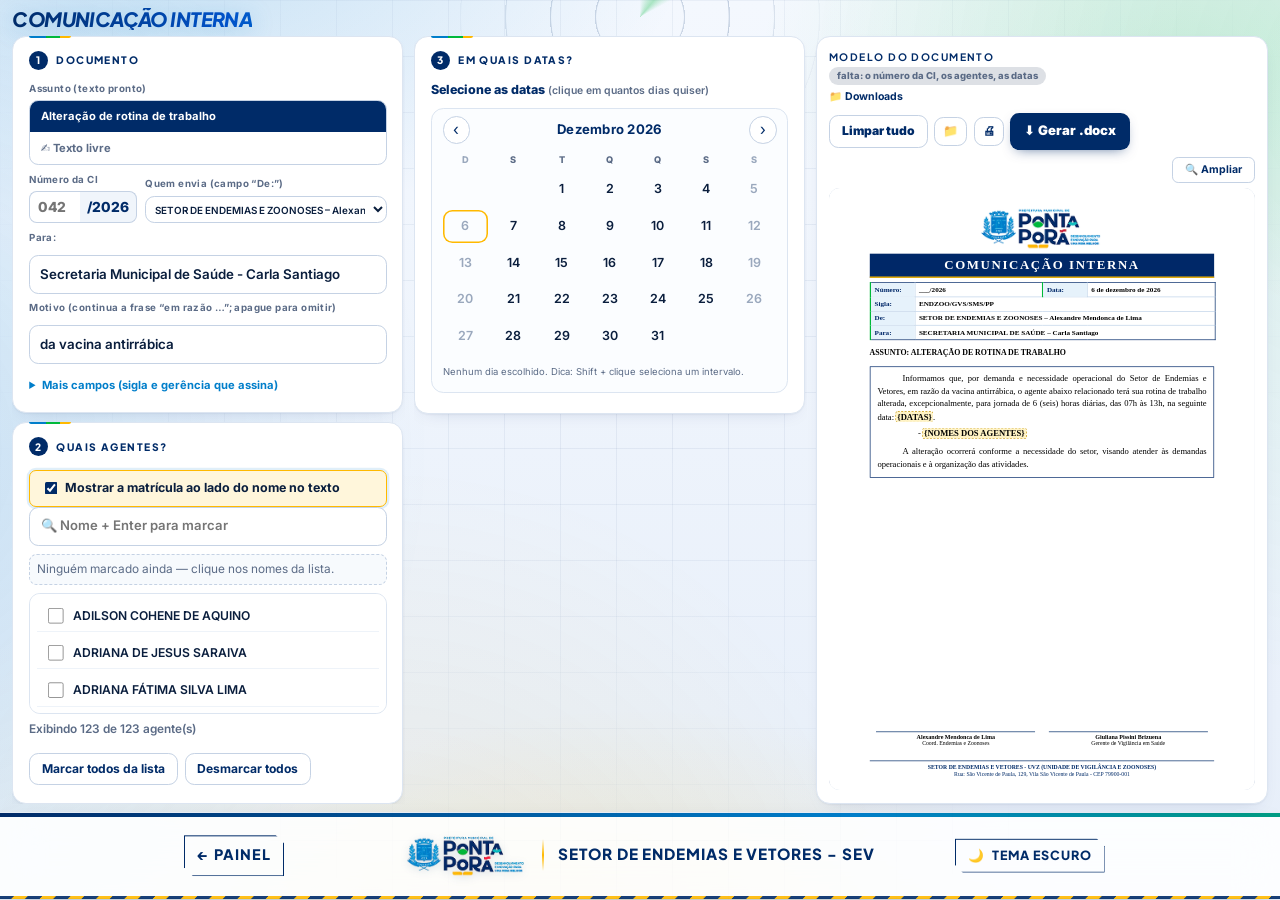
==== ci.html @ 9dfe67b0 "Folga, Comunicação Interna, Férias e Ovitrampas: cabeçalho (logo, Painel, tema) movido para o rodapé" ====
<!DOCTYPE html>
<html lang="pt-BR">
<head>
<meta charset="UTF-8">
<meta name="viewport" content="width=device-width, initial-scale=1.0">
<title>Comunicação Interna — UVZ Connect</title>
<link rel="preconnect" href="https://fonts.googleapis.com">
<link rel="preconnect" href="https://fonts.gstatic.com" crossorigin>
<link href="https://fonts.googleapis.com/css2?family=Inter:wght@400;500;600;700;800&family=Plus+Jakarta+Sans:wght@700;800&display=swap" rel="stylesheet">
<link rel="stylesheet" href="style.css">
<link rel="stylesheet" href="tema.css">
<link rel="stylesheet" href="tema-claro.css">
<link rel="stylesheet" href="folga-split.css">
<link rel="stylesheet" href="ci.css">
<script src="tema-toggle.js"></script>
</head>
<body class="folga-page ci-page">

<main class="page page--tool page--split">

  <div class="hero hero--compacto">
    <h1 class="title">Comunicação Interna</h1>
  </div>

  <nav class="fg-abas" aria-label="Alternar tela">
    <button type="button" class="fg-aba fg-aba--ativa" data-aba="editar">① Preencher</button>
    <button type="button" class="fg-aba" data-aba="modelo">📄 Ver modelo</button>
  </nav>

  <div class="fg-grade" data-aba="editar">

    <!-- ======================= ESQUERDA: passo a passo ======================= -->
    <div class="fg-esq">

      <div class="fg-col fg-col1">

      <section class="fg-passo">
        <h3 class="fg-passo__t"><span class="fg-passo__n">1</span> Documento</h3>

        <div class="fg-tipo">
          <span class="fg-rot">Assunto (texto pronto)</span>
          <div class="fg-modo fg-modo--tipo ci-assuntos" id="ciAssuntos"></div>
        </div>

        <div class="fg-doc">
          <div class="fg-doc__ci">
            <span class="fg-rot">Número da CI</span>
            <label class="fg-ci">
              <input type="text" id="ciNumero" placeholder="042" inputmode="numeric" autocomplete="off">
              <span class="fg-ci__sufixo">/2026</span>
            </label>
            <span class="fg-ci__dica" id="fgCiDica" hidden></span>
          </div>
          <div class="fg-doc__de">
            <span class="fg-rot">Quem envia (campo “De:”)</span>
            <select id="ciRemetente" class="folga-select" aria-label="Quem envia"></select>
          </div>
        </div>

        <div class="ci-row2">
          <label class="folga-field">
            <span class="fg-rot">Para:</span>
            <input type="text" id="ciPara" class="folga-input" value="Secretaria Municipal de Saúde - Carla Santiago" autocomplete="off">
          </label>
        </div>

        <div class="ci-row2 ci-campos" data-campo="motivo">
          <label class="folga-field">
            <span class="fg-rot">Motivo (continua a frase “em razão …”; apague para omitir)</span>
            <input type="text" id="ciMotivo" class="folga-input" value="da vacina antirrábica" autocomplete="off">
          </label>
        </div>

        <details class="fg-mais">
          <summary>Mais campos (sigla e gerência que assina)</summary>
          <div class="ci-row2">
            <label class="folga-field"><span class="fg-rot">Sigla do órgão</span>
              <input type="text" id="ciSigla" class="folga-input" value="ENDZOO/GVS/SMS/PP" autocomplete="off"></label>
            <label class="folga-field"><span class="fg-rot">Gerência (nome)</span>
              <input type="text" id="ciGerente" class="folga-input" value="Giuliana Pissini Brizuena" autocomplete="off"></label>
            <label class="folga-field"><span class="fg-rot">Gerência (cargo)</span>
              <input type="text" id="ciGerenteCargo" class="folga-input" value="Gerente de Vigilância em Saúde" autocomplete="off"></label>
          </div>
          <p class="folga-periodo__ajuda">Para cadastrar outro coordenador em “Quem envia”, use a página Folga: a lista é a mesma nas duas.</p>
        </details>
      </section>

      <section class="fg-passo ci-campos" data-campo="agentes">
        <h3 class="fg-passo__t"><span class="fg-passo__n">2</span> Quais agentes?</h3>

        <label class="folga-periodo folga-periodo--solto">
          <input type="checkbox" id="ciIncMat" checked>
          <span>Mostrar a matrícula ao lado do nome no texto</span>
        </label>

        <div class="fg-busca">
          <input type="text" id="ciBusca" class="folga-input" placeholder="🔍 Nome + Enter para marcar" autocomplete="off">
        </div>

        <div class="fg-marcados" id="ciResumoSelecao" aria-live="polite"></div>

        <div class="folga-list" id="ciLista"></div>
        <p class="folga-count" id="ciContador"></p>

        <div class="fg-acoes">
          <button type="button" id="ciMarcarTodos" class="folga-btn folga-btn--ghost fer-sm">Marcar todos da lista</button>
          <button type="button" id="ciDesmarcar" class="folga-btn folga-btn--ghost fer-sm">Desmarcar todos</button>
        </div>
      </section>

      </div>

      <div class="fg-col fg-col2">

      <section class="fg-passo ci-campos" data-campo="datas">
        <h3 class="fg-passo__t"><span class="fg-passo__n">3</span> Em quais datas?</h3>
        <p class="fg-cal__titulo">Selecione as datas <small>(clique em quantos dias quiser)</small></p>
        <div class="fg-cal" id="fgCal"></div>
      </section>

      <section class="fg-passo ci-campos" data-campo="texto" hidden>
        <h3 class="fg-passo__t"><span class="fg-passo__n">2</span> Texto</h3>
        <label class="folga-field"><span class="fg-rot">Assunto</span>
          <input type="text" id="ciAssuntoLivre" class="folga-input" placeholder="Ex: SOLICITAÇÃO DE MATERIAL" autocomplete="off"></label>
        <label class="folga-field" style="margin-top:.6rem"><span class="fg-rot">Texto da comunicação (um parágrafo por linha · negrito: selecione e clique em N)</span>
          <textarea id="ciTexto" class="folga-input ci-texto" rows="8" placeholder="Digite o texto ou use o microfone para ditar…"></textarea></label>
        <div class="ci-ia">
          <button type="button" id="ciNegrito" class="folga-btn folga-btn--ghost fer-sm ci-neg" title="Negrito: selecione um trecho e clique (ou Ctrl+B)" aria-label="Negrito"><b>N</b> Negrito</button>
          <button type="button" id="ciMic" class="folga-btn folga-btn--ghost fer-sm ci-micro" title="Ditar por voz (Chrome ou Edge)" aria-label="Ditar por voz">🎤 Ditar</button>
          <button type="button" id="ciCorrigir" class="folga-btn folga-btn--ghost fer-sm" title="Corrige ortografia, acentos e pontuação (serviço gratuito LanguageTool, sem chave)">✔ Corrigir texto</button>
          <button type="button" id="ciMelhorarIA" class="folga-btn folga-btn--ghost fer-sm" hidden title="Reescreve o texto e sugere o assunto com IA">✨ Melhorar com IA</button>
          <button type="button" id="ciDesfazer" class="folga-btn folga-btn--ghost fer-sm" hidden>↶ Desfazer</button>
        </div>
        <p class="folga-periodo__ajuda" id="ciIaStatus" aria-live="polite"></p>
        <div class="ci-ia__detalhe" id="ciIaDetalhe" hidden></div>
      </section>

      </div>

    </div>

    <!-- ======================= DIREITA: modelo ao vivo ======================= -->
    <aside class="fg-dir">
      <div class="fg-dir__topo">
        <div class="fg-dir__info">
          <strong>Modelo do documento</strong>
          <span class="fg-selo" id="fgSelo"></span>
          <span class="fg-pasta__nome" id="ciPastaNome">📁 Downloads</span>
        </div>
        <div class="fg-dir__botoes">
          <button type="button" id="ciLimpar" class="folga-btn folga-btn--ghost fer-sm">Limpar tudo</button>
          <button type="button" id="ciPasta" class="folga-btn folga-btn--ghost fer-sm fg-ico" title="Escolher a pasta onde salvar o .docx" aria-label="Escolher pasta para salvar">📁</button>
          <button type="button" id="ciImprimir" class="folga-btn folga-btn--ghost fer-sm fg-ico" title="Imprimir direto, sem salvar arquivo" aria-label="Imprimir">🖨</button>
          <button type="button" id="ciGerar" class="folga-btn folga-btn--primary">⬇ Gerar .docx</button>
        </div>
      </div>
      <p class="folga-status" id="ciStatus" aria-live="polite"></p>
      <div class="fg-zoom"><button type="button" id="fgAmpliar">🔍 Ampliar</button></div>
      <div class="fg-papel-caixa" id="fgCaixa">
        <div class="fg-papel" id="ciPreview"></div>
      </div>
    </aside>

  </div>

  <footer class="foot">
    <p>Comunicação Interna — Prefeitura Municipal de Ponta Porã. A lista de agentes é a mesma da página Folga.</p>
  </footer>

</main>

<header class="topbar topbar--rodape">
  <div class="topbar__inner">
    <div class="brand">
      <img class="brand__logo brand__logo--claro-sobre-escuro" src="assets/logo-ponta-pora-claro.png" alt="Prefeitura Municipal de Ponta Porã">
      <img class="brand__logo brand__logo--original" src="assets/logo-ponta-pora.png" alt="" aria-hidden="true">
      <span class="brand__divider" aria-hidden="true"></span>
      <span class="brand__name">Setor de Endemias e Vetores - SEV</span>
    </div>
    <a class="topbar__back" href="index.html">← Painel</a>
  </div>
</header>

  <div class="fg-lupa" id="fgLupa" hidden>
    <button type="button" class="fg-lupa__tam" id="fgLupaTam">↔ Ajustar à tela</button>
    <button type="button" class="fg-lupa__x" id="fgLupaX" aria-label="Fechar">✕ Fechar</button>
    <div class="fg-lupa__area" id="fgLupaArea"></div>
  </div>

<script src="jszip.local.js"></script>
<script src="docx-utils.js"></script>
<script src="dados-agentes.js"></script>
<script src="ci-config.js"></script>
<script src="ci-assuntos.js"></script>
<script src="ci.js"></script>
<script src="clima-core.js"></script>
<script src="weather-bg.js" defer></script>
</body>
</html>
---- style.css ----
/* ============================================================
   PAINEL DE ENDEMIAS — Versão Premium Ultra-Interativa
   Prefeitura de Ponta Porã
   ============================================================ */

:root {
  /* Identidade */
  --navy: #002B68;
  --blue: #007ECA;
  --green: #00B93B;
  --amber: #FFB900;

  /* Paleta expandida */
  --bg: #F0F4F9;
  --surface: #FFFFFF;
  --surface-glass: rgba(255, 255, 255, 0.68);
  --surface-hover: rgba(255, 255, 255, 0.92);
  
  --ink: #0A1E3D;
  --ink-soft: #1E3456;
  --ink-muted: #5B6B86;

  --border: #DFE7F2;
  --border-strong: #C5D2E4;

  --success: #00A846;
  --warning: #E7A500;
  --danger: #D6453D;

  /* Gradientes premium */
  --gradient-primary: linear-gradient(135deg, #002B68 0%, #0052C9 50%, #007ECA 100%);
  --gradient-success: linear-gradient(135deg, #00A846 0%, #00D157 100%);
  --gradient-amber: linear-gradient(135deg, #FFB900 0%, #FFC933 100%);
  --gradient-surface: linear-gradient(135deg, rgba(255,255,255,0.9), rgba(255,255,255,0.7));
  --gradient-mesh: 
    radial-gradient(at 15% 15%, rgba(0, 126, 202, 0.15) 0px, transparent 50%),
    radial-gradient(at 85% 10%, rgba(0, 185, 59, 0.12) 0px, transparent 50%),
    radial-gradient(at 50% 90%, rgba(255, 185, 0, 0.08) 0px, transparent 50%),
    linear-gradient(180deg, #F8FBFF 0%, #F0F4F9 100%);

  /* Sombras premium com cor */
  --shadow-xs: 0 1px 3px rgba(10, 30, 61, 0.06);
  
  --shadow: 
    0 2px 4px rgba(10, 30, 61, 0.04),
    0 12px 32px -16px rgba(10, 30, 61, 0.24),
    0 0 0 1px rgba(255, 255, 255, 0.8) inset;
  
  --shadow-hover: 
    0 8px 16px rgba(10, 30, 61, 0.08),
    0 28px 56px -24px rgba(0, 126, 202, 0.32),
    0 0 0 1px rgba(0, 126, 202, 0.12),
    0 0 0 3px rgba(0, 126, 202, 0.04);
  
  --shadow-active:
    0 4px 8px rgba(10, 30, 61, 0.12),
    0 12px 24px -12px rgba(0, 126, 202, 0.4),
    0 0 0 1px rgba(0, 126, 202, 0.2) inset;

  --shadow-modal:
    0 0 0 1px rgba(255, 255, 255, 0.9),
    0 32px 80px -24px rgba(10, 30, 61, 0.5);

  /* Layout */
  --container: 980px;
  --radius-xs: 8px;
  --radius-sm: 12px;
  --radius-md: 16px;
  --radius-lg: 24px;
  --radius-xl: 32px;

  /* Animações */
  --ease-spring: cubic-bezier(0.34, 1.56, 0.64, 1);
  --ease-out: cubic-bezier(0.16, 1, 0.3, 1);
  --ease-smooth: cubic-bezier(0.4, 0, 0.2, 1);
  --speed-fast: 180ms;
  --speed: 280ms;
  --speed-slow: 480ms;

  /* Tipografia */
  --font-display: 'Plus Jakarta Sans', 'Inter', system-ui, sans-serif;
  --font-body: 'Inter', system-ui, sans-serif;

  /* Escala de tamanhos — padronizada em todo o site */
  --fs-2xs: 0.8rem;    /* 12.8px — legendas mínimas */
  --fs-xs: 0.88rem;    /* 14.1px — rótulos pequenos */
  --fs-sm: 0.92rem;    /* 14.7px — texto auxiliar */
  --fs-base: 1rem;     /* 16px  — texto padrão */
  --fs-md: 1.05rem;    /* 16.8px — texto padrão destacado */
  --fs-lg: 1.15rem;    /* 18.4px — subtítulos */
  --fs-xl: 1.35rem;    /* 21.6px — títulos de seção */
  --fs-2xl: 2rem;      /* 32px  — números grandes */
  --fs-hero: clamp(2.6rem, 5.8vw, 3.8rem); /* título principal */
}

/* ============================================================
   RESET / BASE
   ============================================================ */

*,
*::before,
*::after {
  box-sizing: border-box;
}

html {
  min-height: 100%;
  scroll-behavior: smooth;
  font-size: 17px;
}

body {
  min-height: 100vh;
  margin: 0;
  background: var(--gradient-mesh);
  background-attachment: fixed;
  color: var(--ink);
  font-family: var(--font-body);
  font-size: var(--fs-base);
  line-height: 1.5;
  -webkit-font-smoothing: antialiased;
  text-rendering: optimizeLegibility;
  position: relative;
  overflow-x: hidden;
}

/* Efeito de brilho de fundo animado */
body::before {
  content: "";
  position: fixed;
  top: -50%;
  left: -50%;
  width: 200%;
  height: 200%;
  background: 
    radial-gradient(circle at 20% 50%, rgba(0, 126, 202, 0.08) 0%, transparent 25%),
    radial-gradient(circle at 80% 30%, rgba(0, 185, 59, 0.06) 0%, transparent 25%),
    radial-gradient(circle at 40% 80%, rgba(255, 185, 0, 0.05) 0%, transparent 25%);
  animation: bgShift 45s ease-in-out infinite;
  pointer-events: none;
  z-index: 0;
}

@keyframes bgShift {
  0%, 100% { transform: translate(0, 0) rotate(0deg); }
  33% { transform: translate(-5%, -5%) rotate(1deg); }
  66% { transform: translate(5%, 3%) rotate(-1deg); }
}

a {
  color: inherit;
  text-decoration: none;
}

button,
input,
select,
textarea {
  font: inherit;
}

::selection {
  background: rgba(0, 126, 202, 0.22);
  color: var(--ink);
}

:focus-visible {
  outline: 3px solid rgba(0, 126, 202, 0.35);
  outline-offset: 4px;
  transition: outline-offset var(--speed-fast) var(--ease-out);
}

/* ============================================================
   TOP BAR — Glass morphism com efeito blur
   ============================================================ */

.topbar {
  position: sticky;
  top: 0;
  z-index: 50;
  background: rgba(255, 255, 255, 0.75);
  border-bottom: 1px solid rgba(223, 231, 242, 0.8);
  backdrop-filter: blur(20px) saturate(180%);
  -webkit-backdrop-filter: blur(20px) saturate(180%);
  box-shadow: 
    0 1px 3px rgba(10, 30, 61, 0.03),
    0 0 0 1px rgba(255, 255, 255, 0.5) inset;
  animation: slideDown var(--speed-slow) var(--ease-out);
}

@keyframes slideDown {
  from {
    transform: translateY(-100%);
    opacity: 0;
  }
  to {
    transform: translateY(0);
    opacity: 1;
  }
}

.topbar::before {
  content: "";
  position: absolute;
  top: 0;
  left: 0;
  right: 0;
  height: 4px;
  background: linear-gradient(90deg, var(--navy), var(--blue), var(--green), var(--amber));
  background-size: 200% 100%;
  animation: gradientShift 8s ease infinite;
}

@keyframes gradientShift {
  0%, 100% { background-position: 0% 50%; }
  50% { background-position: 100% 50%; }
}

.topbar__inner {
  max-width: var(--container);
  margin: 0 auto;
  padding: 0.9rem 1.5rem;
  display: flex;
  align-items: center;
  justify-content: space-between;
  gap: 1rem;
  position: relative;
}

.brand {
  display: flex;
  align-items: center;
  gap: 0.85rem;
  min-width: 0;
  animation: fadeInLeft var(--speed) var(--ease-out) 0.2s backwards;
}

@keyframes fadeInLeft {
  from {
    opacity: 0;
    transform: translateX(-16px);
  }
  to {
    opacity: 1;
    transform: translateX(0);
  }
}

.brand__logo {
  height: 40px;
  width: auto;
  display: block;
  filter: drop-shadow(0 2px 4px rgba(0, 43, 104, 0.12));
  transition: transform var(--speed) var(--ease-spring);
}

.brand:hover .brand__logo {
  transform: scale(1.05) rotate(-2deg);
}

.brand__divider {
  width: 2px;
  height: 32px;
  background: linear-gradient(180deg, transparent, var(--border-strong), transparent);
  flex-shrink: 0;
  border-radius: 999px;
}

.brand__name {
  font-family: var(--font-display);
  font-size: 1rem;
  font-weight: 800;
  color: var(--ink-soft);
  letter-spacing: -0.015em;
  white-space: nowrap;
  overflow: hidden;
  text-overflow: ellipsis;
  position: relative;
}

.brand__name::after {
  content: "";
  position: absolute;
  bottom: -2px;
  left: 0;
  width: 0;
  height: 2px;
  background: var(--gradient-primary);
  transition: width var(--speed) var(--ease-out);
}

.brand:hover .brand__name::after {
  width: 100%;
}

.topbar__back {
  display: inline-flex;
  align-items: center;
  gap: 0.4rem;
  padding: 0.52rem 0.75rem;
  border-radius: 999px;
  background: transparent;
  color: var(--blue);
  font-family: var(--font-display);
  font-size: 0.98rem;
  font-weight: 800;
  transition:
    background var(--speed-fast) ease,
    transform var(--speed-fast) var(--ease-spring),
    color var(--speed-fast) ease;
  animation: fadeInRight var(--speed) var(--ease-out) 0.3s backwards;
}

@keyframes fadeInRight {
  from {
    opacity: 0;
    transform: translateX(16px);
  }
  to {
    opacity: 1;
    transform: translateX(0);
  }
}

.topbar__back::before {
  content: "←";
  font-size: 1.1em;
  font-weight: 900;
  transition: transform var(--speed-fast) var(--ease-spring);
}

.topbar__back:hover {
  background: rgba(0, 126, 202, 0.12);
  color: #0056A3;
}

.topbar__back:hover::before {
  transform: translateX(-3px);
}

.topbar__back:active {
  transform: scale(0.96);
}

/* ============================================================
   PAGE / HERO — Entrada animada
   ============================================================ */

.page {
  max-width: var(--container);
  margin: 0 auto;
  padding: 3.2rem 1.5rem 3.6rem;
  position: relative;
  z-index: 1;
}

.page--tool {
  max-width: 780px;
}

.hero {
  text-align: center;
  margin-bottom: 2.5rem;
  animation: fadeInUp var(--speed-slow) var(--ease-out) 0.1s backwards;
}

@keyframes fadeInUp {
  from {
    opacity: 0;
    transform: translateY(24px);
  }
  to {
    opacity: 1;
    transform: translateY(0);
  }
}

.title {
  position: relative;
  display: inline-block;
  margin: 0 0 0.8rem;
  font-family: var(--font-display);
  font-size: var(--fs-hero);
  font-weight: 900;
  line-height: 1;
  letter-spacing: -0.05em;
  background: var(--gradient-primary);
  -webkit-background-clip: text;
  background-clip: text;
  color: transparent;
  filter: drop-shadow(0 4px 12px rgba(0, 43, 104, 0.15));
}

.title::after {
  content: "";
  display: block;
  width: 0;
  height: 5px;
  margin: 0.8rem auto 0;
  border-radius: 999px;
  background: var(--gradient-amber);
  box-shadow: 
    0 0 20px rgba(255, 185, 0, 0.4),
    0 6px 24px rgba(255, 185, 0, 0.2);
  animation: lineGrow 0.8s var(--ease-spring) 0.4s forwards;
}

@keyframes lineGrow {
  to {
    width: 90px;
  }
}

.subtitle {
  max-width: 52ch;
  margin: 0 auto;
  color: var(--ink-muted);
  font-size: 1.2rem;
  font-weight: 600;
  letter-spacing: 0.01em;
  line-height: 1.6;
  opacity: 0;
  animation: fadeIn var(--speed) ease 0.6s forwards;
}

@keyframes fadeIn {
  to {
    opacity: 1;
  }
}

/* ============================================================
   GRID / SEÇÕES — Animação cascata
   ============================================================ */

.grid-section {
  position: relative;
  animation: fadeInUp var(--speed-slow) var(--ease-out) backwards;
}

.grid-section:nth-child(1) { animation-delay: 0.15s; }
.grid-section:nth-child(2) { animation-delay: 0.25s; }
.grid-section:nth-child(3) { animation-delay: 0.35s; }
.grid-section:nth-child(4) { animation-delay: 0.45s; }

.grid-section + .grid-section {
  margin-top: 2.6rem;
}

.grid-section__label {
  position: relative;
  margin: 0 0 1rem;
  padding-bottom: 0.7rem;
  text-align: center;
  font-family: var(--font-display);
  font-size: 0.9rem;
  font-weight: 900;
  letter-spacing: 0.16em;
  text-transform: uppercase;
  color: var(--ink-muted);
}

.grid-section__label::after {
  content: "";
  position: absolute;
  left: 50%;
  bottom: 0;
  width: 0;
  height: 3px;
  transform: translateX(-50%);
  border-radius: 999px;
  background: var(--gradient-amber);
  box-shadow: 0 0 12px rgba(255, 185, 0, 0.35);
  animation: lineGrowCenter 0.6s var(--ease-out) forwards;
}

@keyframes lineGrowCenter {
  to {
    width: 42px;
  }
}

.grid {
  display: grid;
  grid-template-columns: repeat(var(--cols, 5), minmax(0, 1fr));
  gap: 0.85rem;
}

/* Seção destaque — brilho vibrante */
.grid-section--destaque {
  padding: 1.4rem 1.2rem 1.5rem;
  border: 1px solid rgba(255, 185, 0, 0.4);
  border-radius: var(--radius-lg);
  background:
    radial-gradient(500px 200px at 50% 0%, rgba(255, 185, 0, 0.18), transparent 70%),
    linear-gradient(135deg, rgba(255, 255, 255, 0.9), rgba(255, 255, 255, 0.7));
  box-shadow: 
    0 16px 48px -32px rgba(138, 90, 0, 0.45),
    0 0 0 1px rgba(255, 255, 255, 0.5) inset;
  position: relative;
  overflow: hidden;
}

.grid-section--destaque::before {
  content: "";
  position: absolute;
  top: -50%;
  left: -50%;
  width: 200%;
  height: 200%;
  background: 
    radial-gradient(circle, rgba(255, 185, 0, 0.08) 0%, transparent 50%);
  animation: rotate 20s linear infinite;
}

@keyframes rotate {
  to {
    transform: rotate(360deg);
  }
}

.grid-section__label--live {
  display: flex;
  align-items: center;
  justify-content: center;
  gap: 0.5rem;
  padding-bottom: 0;
  color: #8A5A00;
}

.grid-section__label--live::after {
  display: none;
}

.grid-section__badge {
  display: inline-flex;
  align-items: center;
  padding: 0.2rem 0.6rem;
  border-radius: 999px;
  background: var(--gradient-amber);
  color: #FFFFFF;
  font-size: 0.82rem;
  font-weight: 900;
  letter-spacing: 0.06em;
  box-shadow: 
    0 4px 12px rgba(255, 185, 0, 0.35),
    0 0 0 3px rgba(255, 185, 0, 0.15);
  animation: pulse 2s ease-in-out infinite;
}

@keyframes pulse {
  0%, 100% {
    box-shadow: 
      0 4px 12px rgba(255, 185, 0, 0.35),
      0 0 0 3px rgba(255, 185, 0, 0.15);
  }
  50% {
    box-shadow: 
      0 8px 20px rgba(255, 185, 0, 0.45),
      0 0 0 6px rgba(255, 185, 0, 0.08);
  }
}

.live-dot {
  width: 8px;
  height: 8px;
  border-radius: 999px;
  background: #FFFFFF;
  box-shadow: 
    0 0 0 0 rgba(255, 255, 255, 0.7),
    0 0 12px rgba(255, 185, 0, 0.8);
  animation: liveDotPulse 2s ease-out infinite;
}

@keyframes liveDotPulse {
  0% {
    box-shadow: 
      0 0 0 0 rgba(255, 255, 255, 0.7),
      0 0 12px rgba(255, 185, 0, 0.8);
  }
  70% {
    box-shadow: 
      0 0 0 10px rgba(255, 255, 255, 0),
      0 0 12px rgba(255, 185, 0, 0.8);
  }
  100% {
    box-shadow: 
      0 0 0 0 rgba(255, 255, 255, 0),
      0 0 12px rgba(255, 185, 0, 0.8);
  }
}

/* ============================================================
   CARDS — Glass morphism com microinterações
   ============================================================ */

.card {
  position: relative;
  isolation: isolate;
  display: flex;
  flex-direction: column;
  align-items: center;
  justify-content: center;
  gap: 0.75rem;
  min-height: 126px;
  padding: 1.15rem 0.85rem;
  text-align: center;
  background: var(--gradient-surface);
  backdrop-filter: blur(10px);
  -webkit-backdrop-filter: blur(10px);
  border: 1px solid rgba(255, 255, 255, 0.8);
  border-radius: var(--radius-md);
  box-shadow: var(--shadow);
  color: var(--ink);
  cursor: pointer;
  transition:
    transform var(--speed) var(--ease-spring),
    box-shadow var(--speed) ease,
    border-color var(--speed) ease,
    background var(--speed) ease;
}

/* Barra superior animada */
.card::before {
  content: "";
  position: absolute;
  top: 0;
  left: 0;
  right: 0;
  height: 4px;
  border-radius: var(--radius-md) var(--radius-md) 0 0;
  background: var(--gradient-primary);
  opacity: 0;
  transform: scaleX(0);
  transform-origin: left;
  transition: 
    opacity var(--speed) ease,
    transform var(--speed) var(--ease-spring);
}

/* Brilho interno */
.card::after {
  content: "";
  position: absolute;
  top: -50%;
  left: -50%;
  width: 200%;
  height: 200%;
  background: radial-gradient(circle, rgba(0, 126, 202, 0.08) 0%, transparent 50%);
  opacity: 0;
  transition: opacity var(--speed-slow) ease;
  pointer-events: none;
}

.card:hover,
.card:focus-visible {
  transform: translateY(-6px) scale(1.02);
  border-color: rgba(0, 126, 202, 0.4);
  box-shadow: var(--shadow-hover);
  background: var(--surface-hover);
}

.card:hover::before,
.card:focus-visible::before {
  opacity: 1;
  transform: scaleX(1);
}

.card:hover::after,
.card:focus-visible::after {
  opacity: 1;
  animation: rotateSlow 15s linear infinite;
}

@keyframes rotateSlow {
  to {
    transform: rotate(360deg);
  }
}

.card:active {
  transform: translateY(-4px) scale(1);
  box-shadow: var(--shadow-active);
}

.card__icon {
  display: grid;
  place-items: center;
  width: 44px;
  height: 44px;
  border-radius: 14px;
  background: 
    linear-gradient(135deg, rgba(0, 126, 202, 0.15), rgba(0, 126, 202, 0.05));
  color: var(--blue);
  box-shadow: 
    0 4px 12px rgba(0, 126, 202, 0.15),
    inset 0 -1px 2px rgba(0, 126, 202, 0.1),
    inset 0 0 0 1px rgba(0, 126, 202, 0.08);
  transition:
    transform var(--speed) var(--ease-spring),
    background var(--speed) ease,
    box-shadow var(--speed) ease;
}

.card:hover .card__icon,
.card:focus-visible .card__icon {
  transform: translateY(-3px) scale(1.08) rotate(-5deg);
  background: 
    linear-gradient(135deg, rgba(0, 126, 202, 0.22), rgba(0, 126, 202, 0.08));
  box-shadow: 
    0 8px 20px rgba(0, 126, 202, 0.25),
    inset 0 -1px 2px rgba(0, 126, 202, 0.15),
    inset 0 0 0 1px rgba(0, 126, 202, 0.12);
}

.card__icon svg {
  width: 20px;
  height: 20px;
  filter: drop-shadow(0 1px 2px rgba(0, 126, 202, 0.2));
}

.card__label {
  max-width: 15ch;
  font-family: var(--font-display);
  font-size: 0.95rem;
  font-weight: 800;
  line-height: 1.3;
  color: var(--ink);
  transition: transform var(--speed-fast) var(--ease-out);
}

.card:hover .card__label {
  transform: translateY(-1px);
}

/* Badges — mais vibrantes */
.card__badge {
  position: absolute;
  top: -9px;
  right: 9px;
  z-index: 3;
  display: inline-flex;
  align-items: center;
  gap: 0.3rem;
  padding: 0.22rem 0.52rem;
  border-radius: 999px;
  background: 
    linear-gradient(135deg, rgba(255, 247, 224, 0.95), rgba(255, 247, 224, 0.85));
  backdrop-filter: blur(8px);
  -webkit-backdrop-filter: blur(8px);
  border: 1px solid rgba(255, 185, 0, 0.6);
  color: #8A5A00;
  font-size: 0.8rem;
  font-weight: 950;
  letter-spacing: 0.05em;
  text-transform: uppercase;
  box-shadow: 
    0 4px 12px rgba(138, 90, 0, 0.2),
    0 0 0 3px rgba(255, 185, 0, 0.08);
  animation: badgeBounce 3s ease-in-out infinite;
}

@keyframes badgeBounce {
  0%, 100% {
    transform: translateY(0);
  }
  50% {
    transform: translateY(-2px);
  }
}

.card__badge::before {
  content: "";
  width: 6px;
  height: 6px;
  border-radius: 999px;
  background: currentColor;
  box-shadow: 0 0 6px currentColor;
  animation: badgePulse 2s ease-in-out infinite;
}

@keyframes badgePulse {
  0%, 100% {
    opacity: 1;
    transform: scale(1);
  }
  50% {
    opacity: 0.6;
    transform: scale(0.85);
  }
}

.card__badge--novo {
  background: 
    linear-gradient(135deg, rgba(255, 241, 239, 0.95), rgba(255, 241, 239, 0.85));
  color: var(--danger);
  border-color: rgba(214, 69, 61, 0.35);
  box-shadow: 
    0 4px 12px rgba(214, 69, 61, 0.2),
    0 0 0 3px rgba(214, 69, 61, 0.08);
}

.card__badge--dev {
  background: 
    linear-gradient(135deg, rgba(241, 244, 248, 0.95), rgba(241, 244, 248, 0.85));
  color: #5B6B86;
  border-color: rgba(91, 107, 134, 0.3);
}

/* Cards live */
.card--live .card__icon {
  background: 
    linear-gradient(135deg, rgba(0, 185, 59, 0.18), rgba(0, 185, 59, 0.06));
  color: var(--green);
  box-shadow: 
    0 4px 12px rgba(0, 185, 59, 0.18),
    inset 0 -1px 2px rgba(0, 185, 59, 0.1),
    inset 0 0 0 1px rgba(0, 185, 59, 0.1);
}

.card--live:hover .card__icon,
.card--live:focus-visible .card__icon {
  background: 
    linear-gradient(135deg, rgba(0, 185, 59, 0.25), rgba(0, 185, 59, 0.1));
  box-shadow: 
    0 8px 20px rgba(0, 185, 59, 0.28),
    inset 0 -1px 2px rgba(0, 185, 59, 0.15),
    inset 0 0 0 1px rgba(0, 185, 59, 0.15);
}

.card--live::before {
  background: var(--gradient-success);
}

.card--live:hover,
.card--live:focus-visible {
  border-color: rgba(0, 185, 59, 0.4);
  box-shadow: 
    0 8px 16px rgba(10, 30, 61, 0.08),
    0 28px 56px -24px rgba(0, 185, 59, 0.4),
    0 0 0 1px rgba(0, 185, 59, 0.12),
    0 0 0 3px rgba(0, 185, 59, 0.05);
}

/* Botões estilo card */
.card--tool {
  appearance: none;
  border: 1px solid rgba(255, 255, 255, 0.8);
}

/* Período ativo — glow vibrante */
.card--periodo-ativo {
  border-color: rgba(255, 185, 0, 0.6);
  background:
    radial-gradient(300px 120px at 50% 0%, rgba(255, 185, 0, 0.22), transparent 75%),
    var(--gradient-surface);
  box-shadow: 
    0 0 0 1px rgba(255, 185, 0, 0.15),
    0 0 0 4px rgba(255, 185, 0, 0.08),
    0 16px 48px -24px rgba(138, 90, 0, 0.45),
    inset 0 0 24px rgba(255, 185, 0, 0.08);
  animation: periodoGlow 2.5s ease-in-out infinite;
}

@keyframes periodoGlow {
  0%, 100% {
    box-shadow: 
      0 0 0 1px rgba(255, 185, 0, 0.15),
      0 0 0 4px rgba(255, 185, 0, 0.08),
      0 16px 48px -24px rgba(138, 90, 0, 0.45),
      inset 0 0 24px rgba(255, 185, 0, 0.08);
  }
  50% {
    box-shadow: 
      0 0 0 1px rgba(255, 185, 0, 0.25),
      0 0 0 8px rgba(255, 185, 0, 0.12),
      0 20px 56px -20px rgba(138, 90, 0, 0.55),
      inset 0 0 32px rgba(255, 185, 0, 0.12);
  }
}

.card--periodo-ativo::after {
  background: radial-gradient(circle, rgba(255, 185, 0, 0.12) 0%, transparent 50%);
  opacity: 1;
  animation: rotateSlow 20s linear infinite;
}

/* ============================================================
   FOOTER
   ============================================================ */

.foot {
  margin-top: 3rem;
  padding-top: 1.5rem;
  border-top: 1px solid rgba(223, 231, 242, 0.6);
  text-align: center;
  animation: fadeIn var(--speed) ease 0.8s backwards;
}

.foot p {
  margin: 0;
  color: var(--ink-muted);
  font-size: 0.92rem;
  line-height: 1.7;
}

/* ============================================================
   MODAL — Glass com blur premium
   ============================================================ */

.modal-overlay {
  position: fixed;
  inset: 0;
  z-index: 100;
  display: flex;
  align-items: center;
  justify-content: center;
  padding: 1.35rem;
  background:
    radial-gradient(700px 400px at 50% 30%, rgba(0, 126, 202, 0.2), transparent 70%),
    rgba(10, 30, 61, 0.65);
  backdrop-filter: blur(12px) saturate(120%);
  -webkit-backdrop-filter: blur(12px) saturate(120%);
  animation: fadeIn var(--speed) ease;
}

.modal-overlay[hidden] {
  display: none;
}

.modal {
  width: 100%;
  max-width: 680px;
  max-height: 90vh;
  display: flex;
  flex-direction: column;
  overflow: hidden;
  background: rgba(255, 255, 255, 0.95);
  backdrop-filter: blur(20px);
  -webkit-backdrop-filter: blur(20px);
  border: 1px solid rgba(255, 255, 255, 0.9);
  border-radius: var(--radius-lg);
  box-shadow: var(--shadow-modal);
  animation: modalSlideUp var(--speed-slow) var(--ease-spring);
}

@keyframes modalSlideUp {
  from {
    opacity: 0;
    transform: translateY(32px) scale(0.95);
  }
  to {
    opacity: 1;
    transform: translateY(0) scale(1);
  }
}

.modal__header {
  flex-shrink: 0;
  display: flex;
  align-items: center;
  justify-content: space-between;
  gap: 1rem;
  padding: 1.1rem 1.35rem;
  background:
    linear-gradient(135deg, rgba(255, 255, 255, 0.9), rgba(255, 255, 255, 0.7));
  border-bottom: 1px solid rgba(223, 231, 242, 0.8);
}

.modal__header h2 {
  margin: 0;
  color: var(--navy);
  font-family: var(--font-display);
  font-size: 1.2rem;
  font-weight: 900;
  letter-spacing: -0.025em;
  background: var(--gradient-primary);
  -webkit-background-clip: text;
  background-clip: text;
  color: transparent;
}

.modal__close {
  display: grid;
  place-items: center;
  width: 38px;
  height: 38px;
  border: 1px solid transparent;
  border-radius: var(--radius-sm);
  background: transparent;
  color: var(--ink-muted);
  cursor: pointer;
  font-size: 1.2rem;
  transition:
    transform var(--speed-fast) var(--ease-spring),
    background var(--speed-fast) ease,
    color var(--speed-fast) ease,
    border-color var(--speed-fast) ease;
}

.modal__close:hover {
  transform: rotate(90deg);
  background: rgba(0, 126, 202, 0.1);
  color: var(--blue);
  border-color: rgba(0, 126, 202, 0.2);
}

.modal__close:active {
  transform: rotate(90deg) scale(0.9);
}

.modal__body {
  padding: 1.3rem 1.35rem 1.45rem;
  overflow-y: auto;
}

.modal__actions {
  display: flex;
  gap: 0.7rem;
  margin-top: 1.1rem;
}

/* ============================================================
   FORMULÁRIOS — Inputs premium com microinterações
   ============================================================ */

.folga-section {
  margin-bottom: 1.55rem;
}

.folga-section__title {
  margin: 0 0 0.75rem;
  color: var(--ink-soft);
  font-family: var(--font-display);
  font-size: 0.95rem;
  font-weight: 900;
  letter-spacing: 0.08em;
  text-transform: uppercase;
}

.folga-row {
  display: flex;
  flex-wrap: wrap;
  gap: 0.65rem;
  margin-bottom: 0.65rem;
}

.folga-row--tools {
  margin-top: 0.75rem;
}

.folga-field {
  flex: 1;
  min-width: 150px;
  display: flex;
  flex-direction: column;
  gap: 0.4rem;
  color: var(--ink-muted);
  font-size: 0.95rem;
  font-weight: 700;
}

.folga-field small {
  color: var(--ink-muted);
  font-family: var(--font-body);
  font-weight: 500;
  letter-spacing: 0;
  text-transform: none;
}

.folga-field input,
.folga-input,
.folga-select,
.ci-textarea {
  width: 100%;
  border: 1.5px solid rgba(223, 231, 242, 0.9);
  border-radius: var(--radius-sm);
  background: rgba(255, 255, 255, 0.75);
  color: var(--ink);
  font-family: var(--font-body);
  font-size: 1.02rem;
  font-weight: 600;
  transition:
    border-color var(--speed) ease,
    box-shadow var(--speed) ease,
    background var(--speed) ease,
    transform var(--speed-fast) var(--ease-out);
}

.folga-field input,
.folga-input,
.folga-select {
  padding: 0.62rem 0.72rem;
}

.folga-field input:hover,
.folga-input:hover,
.folga-select:hover,
.ci-textarea:hover {
  border-color: rgba(0, 126, 202, 0.3);
  background: rgba(255, 255, 255, 0.95);
}

.folga-field input:focus,
.folga-input:focus,
.folga-select:focus,
.ci-textarea:focus {
  outline: none;
  transform: translateY(-1px);
  border-color: rgba(0, 126, 202, 0.75);
  background: #FFFFFF;
  box-shadow: 
    0 0 0 4px rgba(0, 126, 202, 0.12),
    0 8px 16px rgba(0, 126, 202, 0.08);
}

.folga-field input:disabled {
  background: rgba(241, 244, 248, 0.8);
  color: var(--ink-muted);
  cursor: not-allowed;
}

.folga-input {
  flex: 1;
  min-width: 175px;
}

.folga-count {
  margin: 0.28rem 0 0.48rem;
  color: var(--ink-muted);
  font-size: 0.9rem;
  font-weight: 600;
}

/* Período da folga — matutino / vespertino (checkbox ao lado da data) */
.folga-periodo {
  display: inline-flex;
  align-items: center;
  gap: 0.4rem;
  padding: 0.62rem 0.85rem;
  border: 1.5px solid rgba(223, 231, 242, 0.9);
  border-radius: var(--radius-sm);
  background: rgba(255, 255, 255, 0.75);
  color: var(--ink);
  font-size: 0.95rem;
  font-weight: 700;
  cursor: pointer;
  user-select: none;
  transition:
    border-color var(--speed) ease,
    background var(--speed) ease,
    box-shadow var(--speed) ease;
}

.folga-periodo:hover {
  border-color: rgba(0, 126, 202, 0.3);
  background: rgba(255, 255, 255, 0.95);
}

.folga-periodo input {
  width: 17px;
  height: 17px;
  accent-color: var(--blue, #007ECA);
  cursor: pointer;
}

.folga-periodo:has(input:checked) {
  border-color: var(--blue, #007ECA);
  background: rgba(0, 126, 202, 0.08);
  box-shadow: 0 0 0 3px rgba(0, 126, 202, 0.12);
}

.folga-periodo__ajuda {
  margin: -0.2rem 0 0.65rem;
  color: var(--ink-muted);
  font-size: 0.85rem;
}

/* Resumo de quem está marcado — reforça antes de "Adicionar data" */
.folga-selecao {
  margin: 0 0 0.75rem;
  padding: 0.55rem 0.8rem;
  border-radius: var(--radius-sm);
  border: 1.5px dashed rgba(223, 231, 242, 0.9);
  color: var(--ink-muted);
  font-size: 0.9rem;
  font-weight: 600;
  transition: all var(--speed) ease;
}

.folga-selecao--ativa {
  border-style: solid;
  border-color: rgba(0, 126, 202, 0.4);
  background: rgba(0, 126, 202, 0.06);
  color: var(--ink);
}

.folga-list {
  max-height: 240px;
  overflow-y: auto;
  padding: 0.5rem;
  background: 
    linear-gradient(135deg, rgba(248, 251, 255, 0.9), rgba(248, 251, 255, 0.7));
  border: 1.5px solid rgba(223, 231, 242, 0.9);
  border-radius: var(--radius-md);
}

.folga-emp {
  display: flex;
  align-items: center;
  gap: 0.6rem;
  padding: 0.52rem 0.6rem;
  margin-bottom: 0.45rem;
  background: rgba(255, 255, 255, 0.85);
  border: 1px solid rgba(223, 231, 242, 0.8);
  border-radius: var(--radius-sm);
  box-shadow: 
    0 2px 6px rgba(10, 30, 61, 0.04),
    0 0 0 1px rgba(255, 255, 255, 0.6) inset;
  transition:
    transform var(--speed-fast) var(--ease-out),
    box-shadow var(--speed-fast) ease;
}

.folga-emp:hover {
  transform: translateX(3px);
  box-shadow: 
    0 4px 12px rgba(10, 30, 61, 0.08),
    0 0 0 1px rgba(0, 126, 202, 0.1);
}

.folga-emp:last-child {
  margin-bottom: 0;
}

.folga-emp__nome {
  flex: 1;
  min-width: 0;
  color: var(--ink);
  font-size: 0.98rem;
  font-weight: 850;
}

.folga-emp__cargo {
  max-width: 195px;
  padding: 0.3rem 0.42rem;
  background: rgba(248, 251, 255, 0.9);
  border: 1px solid rgba(197, 210, 228, 0.8);
  border-radius: var(--radius-xs);
  color: var(--ink-soft);
  font-size: 0.88rem;
  font-weight: 600;
}

.folga-emp__rm {
  flex-shrink: 0;
  display: grid;
  place-items: center;
  width: 28px;
  height: 28px;
  border: none;
  border-radius: var(--radius-xs);
  background: transparent;
  color: var(--ink-muted);
  cursor: pointer;
  font-size: 1rem;
  transition:
    transform var(--speed-fast) var(--ease-spring),
    background var(--speed-fast) ease,
    color var(--speed-fast) ease;
}

.folga-emp__rm:hover {
  transform: scale(1.1) rotate(-5deg);
  background: rgba(255, 241, 239, 0.9);
  color: var(--danger);
}

.folga-emp__rm:active {
  transform: scale(0.95);
}

.folga-link-btn {
  padding: 0.25rem 0;
  border: none;
  background: transparent;
  color: var(--blue);
  cursor: pointer;
  font-size: 0.92rem;
  font-weight: 850;
  position: relative;
  transition: color var(--speed-fast) ease;
}

.folga-link-btn::after {
  content: "";
  position: absolute;
  bottom: 0;
  left: 0;
  width: 100%;
  height: 2px;
  background: currentColor;
  transform: scaleX(0);
  transform-origin: right;
  transition: transform var(--speed) var(--ease-out);
}

.folga-link-btn:hover {
  color: #0056A3;
}

.folga-link-btn:hover::after {
  transform: scaleX(1);
  transform-origin: left;
}

.folga-btn {
  display: inline-flex;
  align-items: center;
  justify-content: center;
  gap: 0.5rem;
  min-height: 42px;
  padding: 0.68rem 1.05rem;
  border: 1.5px solid rgba(223, 231, 242, 0.9);
  border-radius: var(--radius-md);
  background: rgba(255, 255, 255, 0.8);
  color: var(--ink);
  cursor: pointer;
  font-family: var(--font-body);
  font-size: 1rem;
  font-weight: 900;
  transition:
    transform var(--speed) var(--ease-spring),
    background var(--speed) ease,
    border-color var(--speed) ease,
    box-shadow var(--speed) ease,
    color var(--speed-fast) ease;
}

.folga-btn:hover {
  transform: translateY(-2px);
  background: rgba(248, 251, 255, 0.95);
  border-color: rgba(0, 126, 202, 0.3);
  box-shadow: 0 8px 16px rgba(0, 126, 202, 0.12);
}

.folga-btn:active {
  transform: translateY(0);
  box-shadow: 0 2px 4px rgba(0, 126, 202, 0.08);
}

.folga-btn--ghost {
  color: var(--ink-muted);
  border-color: rgba(197, 210, 228, 0.7);
}

.folga-btn--primary {
  flex: 1;
  background: var(--gradient-primary);
  border-color: transparent;
  color: #FFFFFF;
  box-shadow: 
    0 4px 12px rgba(0, 43, 104, 0.25),
    0 0 0 1px rgba(255, 255, 255, 0.1) inset;
}

.folga-btn--primary:hover {
  box-shadow: 
    0 12px 24px rgba(0, 43, 104, 0.35),
    0 0 0 1px rgba(255, 255, 255, 0.15) inset;
  transform: translateY(-3px) scale(1.02);
}

.folga-btn--primary:active {
  transform: translateY(-1px) scale(1);
  box-shadow: 
    0 4px 8px rgba(0, 43, 104, 0.3),
    0 0 0 1px rgba(255, 255, 255, 0.1) inset;
}

.folga-btn--google {
  width: 100%;
}

.folga-preview__vazio {
  margin: 0;
  color: var(--ink-muted);
  font-size: 0.98rem;
  line-height: 1.6;
}

.folga-preview__item {
  margin-bottom: 0.65rem;
  padding: 0.75rem 0.8rem;
  background: rgba(255, 255, 255, 0.85);
  border: 1.5px solid rgba(223, 231, 242, 0.9);
  border-radius: var(--radius-md);
  box-shadow: var(--shadow-xs);
  transition:
    transform var(--speed-fast) var(--ease-out),
    box-shadow var(--speed-fast) ease;
}

.folga-preview__item:hover {
  transform: translateX(4px);
  box-shadow: 
    0 4px 12px rgba(10, 30, 61, 0.08),
    0 0 0 1px rgba(0, 126, 202, 0.08);
}

.folga-preview__head {
  display: flex;
  align-items: flex-start;
  justify-content: space-between;
  gap: 0.65rem;
}

.folga-preview__head strong {
  display: block;
  color: var(--ink);
  font-size: 1rem;
  font-weight: 900;
}

.folga-preview__cargo {
  display: block;
  margin-top: 0.15rem;
  color: var(--ink-muted);
  font-size: 0.88rem;
  font-weight: 600;
}

.folga-preview__datas {
  display: flex;
  flex-wrap: wrap;
  gap: 0.4rem;
  margin-top: 0.6rem;
}

.folga-chip {
  display: inline-flex;
  align-items: center;
  padding: 0.25rem 0.35rem 0.25rem 0.65rem;
  border: 1.5px solid rgba(0, 126, 202, 0.25);
  border-radius: 999px;
  background: rgba(244, 249, 253, 0.9);
  color: var(--ink);
  font-size: 0.9rem;
  font-weight: 750;
  box-shadow: 0 2px 4px rgba(0, 126, 202, 0.06);
  transition:
    transform var(--speed-fast) var(--ease-spring),
    box-shadow var(--speed-fast) ease;
}

.folga-chip:hover {
  transform: translateY(-1px);
  box-shadow: 0 4px 8px rgba(0, 126, 202, 0.12);
}

.folga-chip__x {
  width: 19px;
  height: 19px;
  margin-left: 0.28rem;
  border: none;
  border-radius: 999px;
  background: transparent;
  color: var(--ink-muted);
  cursor: pointer;
  font-size: 0.88rem;
  transition:
    transform var(--speed-fast) var(--ease-spring),
    background var(--speed-fast) ease,
    color var(--speed-fast) ease;
}

.folga-chip__x:hover {
  transform: scale(1.15) rotate(90deg);
  background: rgba(255, 241, 239, 0.95);
  color: var(--danger);
}

.folga-status {
  min-height: 1.15rem;
  margin: 0.5rem 0 0;
  color: var(--success);
  font-size: 0.95rem;
  font-weight: 800;
}

.folga-status--erro {
  color: var(--danger);
}

/* ============================================================
   PÁGINAS STANDALONE / TOOL PANEL
   ============================================================ */

.tool-panel {
  padding: 1.55rem 1.6rem 1.75rem;
  background: var(--gradient-surface);
  backdrop-filter: blur(10px);
  -webkit-backdrop-filter: blur(10px);
  border: 1px solid rgba(255, 255, 255, 0.8);
  border-radius: var(--radius-lg);
  box-shadow: var(--shadow);
}

.folga-privacy {
  margin: 0 0 0.85rem;
  padding: 0.7rem 0.82rem;
  border: 1.5px solid rgba(0, 126, 202, 0.22);
  border-radius: var(--radius-sm);
  background: rgba(244, 249, 253, 0.7);
  color: var(--ink-muted);
  font-size: 0.92rem;
  line-height: 1.6;
  font-weight: 600;
}

.folga-upload {
  padding: 1.65rem 1.1rem;
  text-align: center;
  cursor: pointer;
  background: 
    linear-gradient(135deg, rgba(255, 255, 255, 0.9), rgba(255, 255, 255, 0.7));
  border: 2px dashed rgba(197, 210, 228, 0.8);
  border-radius: var(--radius-md);
  transition:
    border-color var(--speed) ease,
    background var(--speed) ease,
    transform var(--speed) var(--ease-spring),
    box-shadow var(--speed) ease;
}

.folga-upload:hover,
.folga-upload--over {
  transform: translateY(-3px);
  border-color: var(--blue);
  background: rgba(244, 249, 253, 0.85);
  box-shadow: 0 12px 24px rgba(0, 126, 202, 0.12);
}

.folga-upload--done {
  border-color: var(--green);
  background: rgba(240, 253, 245, 0.85);
}

.folga-upload__icon {
  margin-bottom: 0.5rem;
  font-size: 2rem;
  filter: drop-shadow(0 2px 4px rgba(0, 126, 202, 0.15));
}

.folga-upload__texto {
  color: var(--ink);
  font-size: 1.05rem;
  font-weight: 850;
}

.folga-upload__dica {
  margin-top: 0.38rem;
  color: var(--ink-muted);
  font-size: 0.9rem;
  font-weight: 600;
}

.folga-toggle {
  display: flex;
  width: 100%;
  overflow: hidden;
  border: 1.5px solid rgba(223, 231, 242, 0.9);
  border-radius: var(--radius-md);
  background: rgba(255, 255, 255, 0.75);
  box-shadow: var(--shadow-xs);
}

.folga-toggle__btn {
  flex: 1;
  padding: 0.7rem 0.65rem;
  border: none;
  background: transparent;
  color: var(--ink-muted);
  cursor: pointer;
  font-family: var(--font-display);
  font-size: 1.02rem;
  font-weight: 900;
  transition:
    background var(--speed) ease,
    color var(--speed) ease,
    transform var(--speed-fast) var(--ease-out);
}

.folga-toggle__btn:first-child {
  border-right: 1.5px solid rgba(223, 231, 242, 0.9);
}

.folga-toggle__btn:hover {
  color: var(--blue);
  background: rgba(244, 249, 253, 0.6);
}

.folga-toggle__btn--active {
  background: var(--gradient-primary);
  color: #FFFFFF;
  box-shadow: 
    0 4px 12px rgba(0, 43, 104, 0.2),
    inset 0 0 0 1px rgba(255, 255, 255, 0.15);
}

.folga-pill {
  margin: 0.85rem 0 0;
  padding: 0.65rem 0.82rem;
  background: rgba(244, 249, 253, 0.7);
  border: 1.5px solid rgba(0, 126, 202, 0.25);
  border-radius: var(--radius-md);
  color: var(--ink);
  font-size: 0.98rem;
  line-height: 1.55;
  font-weight: 600;
}

.folga-or {
  display: flex;
  align-items: center;
  gap: 0.8rem;
  margin: 0.85rem 0;
  color: var(--ink-muted);
  font-size: 0.9rem;
  font-weight: 900;
  letter-spacing: 0.1em;
  text-transform: uppercase;
}

.folga-or::before,
.folga-or::after {
  content: "";
  flex: 1;
  height: 1.5px;
  background: linear-gradient(90deg, transparent, rgba(223, 231, 242, 0.8), transparent);
}

/* ============================================================
   COMUNICAÇÃO INTERNA
   ============================================================ */

.ci-textarea-wrap {
  position: relative;
}

.ci-textarea {
  min-height: 160px;
  resize: vertical;
  padding: 0.82rem 3.4rem 0.82rem 0.9rem;
  line-height: 1.6;
}

.ci-mic {
  position: absolute;
  top: 0.7rem;
  right: 0.7rem;
  display: grid;
  place-items: center;
  width: 40px;
  height: 40px;
  border: 1.5px solid rgba(223, 231, 242, 0.9);
  border-radius: 999px;
  background: rgba(255, 255, 255, 0.8);
  color: var(--ink-muted);
  cursor: pointer;
  font-size: 1.15rem;
  transition:
    transform var(--speed) var(--ease-spring),
    background var(--speed) ease,
    color var(--speed) ease,
    border-color var(--speed) ease,
    box-shadow var(--speed) ease;
}

.ci-mic:hover {
  transform: scale(1.08);
  background: rgba(244, 249, 253, 0.95);
  color: var(--blue);
  border-color: rgba(0, 126, 202, 0.3);
  box-shadow: 0 4px 12px rgba(0, 126, 202, 0.15);
}

.ci-mic:active {
  transform: scale(0.95);
}

.ci-mic--ativo {
  background: rgba(255, 241, 239, 0.95);
  color: var(--danger);
  border-color: rgba(214, 69, 61, 0.4);
  animation: micPulse 1.3s ease-in-out infinite;
}

@keyframes micPulse {
  0%, 100% {
    box-shadow: 
      0 0 0 0 rgba(214, 69, 61, 0.4),
      0 4px 12px rgba(214, 69, 61, 0.2);
  }
  50% {
    box-shadow: 
      0 0 0 8px rgba(214, 69, 61, 0),
      0 4px 12px rgba(214, 69, 61, 0.2);
  }
}

/* ============================================================
   OVITRAMPAS
   ============================================================ */

.ovi-abrir-btn {
  display: inline-flex;
  width: auto;
}

.ovi-bookmarklet-box {
  padding: 1.45rem;
  text-align: center;
  background: 
    linear-gradient(135deg, rgba(255, 255, 255, 0.9), rgba(255, 255, 255, 0.7));
  border: 2px dashed rgba(197, 210, 228, 0.8);
  border-radius: var(--radius-md);
}

.ovi-bookmarklet {
  display: inline-flex;
  align-items: center;
  justify-content: center;
  padding: 0.9rem 1.45rem;
  border-radius: var(--radius-sm);
  background: var(--gradient-primary);
  color: #FFFFFF;
  cursor: grab;
  font-family: var(--font-display);
  font-size: 1.08rem;
  font-weight: 950;
  box-shadow: 
    0 12px 28px rgba(0, 43, 104, 0.3),
    0 0 0 1px rgba(255, 255, 255, 0.15) inset;
  transition:
    transform var(--speed) var(--ease-spring),
    box-shadow var(--speed) ease;
}

.ovi-bookmarklet:hover {
  transform: translateY(-3px) scale(1.02);
  box-shadow: 
    0 16px 36px rgba(0, 43, 104, 0.4),
    0 0 0 1px rgba(255, 255, 255, 0.2) inset;
}

.ovi-bookmarklet:active {
  cursor: grabbing;
  transform: translateY(-1px) scale(1);
}

.ovi-tabela-exemplo {
  width: 100%;
  border-collapse: separate;
  border-spacing: 0;
  overflow: hidden;
  border: 1.5px solid rgba(223, 231, 242, 0.9);
  border-radius: var(--radius-md);
  font-size: 0.92rem;
}

.ovi-tabela-exemplo th,
.ovi-tabela-exemplo td {
  padding: 0.55rem 0.6rem;
  text-align: left;
  border-right: 1px solid rgba(223, 231, 242, 0.7);
  border-bottom: 1px solid rgba(223, 231, 242, 0.7);
}

.ovi-tabela-exemplo th:last-child,
.ovi-tabela-exemplo td:last-child {
  border-right: none;
}

.ovi-tabela-exemplo tr:last-child td {
  border-bottom: none;
}

.ovi-tabela-exemplo thead tr:first-child th {
  background: rgba(244, 249, 253, 0.9);
  color: var(--ink);
  font-family: var(--font-display);
  font-weight: 900;
}

.ovi-tabela-exemplo thead tr:last-child th {
  background: rgba(255, 255, 255, 0.9);
  color: var(--ink-muted);
  font-size: 0.88rem;
  font-weight: 700;
}

.ovi-passos {
  margin: 0;
  padding-left: 1.15rem;
  color: var(--ink);
  font-size: 1rem;
  line-height: 1.65;
  font-weight: 600;
}

.ovi-passos li {
  margin-bottom: 0.52rem;
}

.ovi-passos li:last-child {
  margin-bottom: 0;
}

kbd {
  display: inline-flex;
  align-items: center;
  min-height: 1.5em;
  padding: 0.08rem 0.42rem;
  border: 1.5px solid rgba(197, 210, 228, 0.9);
  border-bottom-width: 3px;
  border-radius: 7px;
  background: 
    linear-gradient(180deg, #FFFFFF, rgba(248, 251, 255, 0.9));
  color: var(--ink-soft);
  font-family: var(--font-body);
  font-size: 0.92rem;
  font-weight: 850;
  box-shadow: 
    0 1px 2px rgba(10, 30, 61, 0.06),
    inset 0 -1px 1px rgba(197, 210, 228, 0.3);
}

/* ============================================================
   ACESSIBILIDADE / REDUÇÃO DE MOVIMENTO
   ============================================================ */

@media (prefers-reduced-motion: reduce) {
  html {
    scroll-behavior: auto;
  }

  *,
  *::before,
  *::after {
    animation-duration: 0.001ms !important;
    animation-iteration-count: 1 !important;
    transition-duration: 0.001ms !important;
    scroll-behavior: auto !important;
  }
}

/* ============================================================
   FÉRIAS EM LOTE (ferias.html)
   ============================================================ */

/* o atributo hidden não vence display:flex/inline-flex dos componentes */
.page--wide [hidden] {
  display: none !important;
}

.folga-btn.fer-sm {
  flex: 0 0 auto;
  min-height: 38px;
  padding: 0.48rem 0.9rem;
  font-size: 0.92rem;
}

.fer-badge {
  display: inline-block;
  min-width: 1.7em;
  margin-left: 0.35rem;
  padding: 0.05rem 0.5rem;
  border-radius: 999px;
  background: var(--gradient-primary);
  color: #FFFFFF;
  font-size: 0.82rem;
  letter-spacing: 0;
  text-align: center;
  vertical-align: 1px;
}

/* ---- escolha de servidores ---- */

.fer-picker {
  margin-top: 1rem;
}

.fer-picker__bar {
  display: flex;
  flex-wrap: wrap;
  gap: 0.5rem;
  align-items: center;
  margin-bottom: 0.6rem;
}

.fer-picker__bar .folga-input {
  flex: 1 1 260px;
}

.fer-pick {
  display: grid;
  grid-template-columns: repeat(auto-fill, minmax(290px, 1fr));
  gap: 0.4rem;
  max-height: 280px;
  overflow-y: auto;
  padding: 0.5rem;
  background: linear-gradient(135deg, rgba(248, 251, 255, 0.9), rgba(248, 251, 255, 0.7));
  border: 1.5px solid rgba(223, 231, 242, 0.9);
  border-radius: var(--radius-md);
}

.fer-pick__item {
  display: flex;
  align-items: center;
  gap: 0.55rem;
  min-width: 0;
  padding: 0.45rem 0.6rem;
  background: rgba(255, 255, 255, 0.88);
  border: 1.5px solid rgba(223, 231, 242, 0.85);
  border-radius: var(--radius-sm);
  color: var(--ink);
  cursor: pointer;
  font-size: 0.93rem;
  font-weight: 700;
  transition: border-color var(--speed-fast) ease, background var(--speed-fast) ease;
}

.fer-pick__item:hover {
  border-color: rgba(0, 126, 202, 0.4);
}

.fer-pick__item--on {
  background: rgba(236, 246, 253, 0.95);
  border-color: rgba(0, 126, 202, 0.65);
}

.fer-pick__item--off {
  opacity: 0.55;
  cursor: default;
}

.fer-pick__item input {
  flex: 0 0 auto;
  width: 17px;
  height: 17px;
  accent-color: var(--blue);
}

.fer-pick__nome {
  flex: 1;
  min-width: 0;
  overflow: hidden;
  text-overflow: ellipsis;
  white-space: nowrap;
}

.fer-pick__mat,
.fer-pick__tag {
  flex: 0 0 auto;
  color: var(--ink-muted);
  font-size: 0.8rem;
  font-weight: 600;
}

.fer-pick__tag {
  padding: 0.05rem 0.45rem;
  border-radius: 999px;
  background: rgba(0, 185, 59, 0.12);
  color: var(--success);
  font-weight: 800;
}

.fer-picker__foot {
  display: flex;
  align-items: center;
  justify-content: space-between;
  gap: 0.75rem;
  flex-wrap: wrap;
  margin-top: 0.55rem;
}

.fer-picker__foot .folga-count {
  margin: 0;
}

/* ---- lista de requerimentos (um cartão de duas linhas por servidor) ---- */

.page--wide {
  max-width: 1240px;
}

.fer-vazio {
  padding: 1.1rem;
  border: 2px dashed rgba(197, 210, 228, 0.8);
  border-radius: var(--radius-md);
  color: var(--ink-muted);
  font-size: 0.95rem;
  font-weight: 600;
  text-align: center;
}

.fer-lista {
  display: flex;
  flex-direction: column;
  gap: 0.6rem;
}

.fer-row {
  position: relative;
  display: grid;
  grid-template-columns: repeat(12, minmax(0, 1fr));
  gap: 0.5rem 0.7rem;
  align-items: end;
  padding: 0.7rem 2.9rem 0.75rem 3rem;
  background: rgba(255, 255, 255, 0.9);
  border: 1.5px solid rgba(223, 231, 242, 0.9);
  border-radius: var(--radius-md);
  box-shadow: 0 2px 8px rgba(10, 30, 61, 0.04);
  transition: border-color var(--speed-fast) ease, box-shadow var(--speed-fast) ease;
}

.fer-row:hover,
.fer-row:focus-within {
  border-color: rgba(0, 126, 202, 0.35);
  box-shadow: 0 6px 16px rgba(0, 126, 202, 0.08);
}

.fer-num {
  position: absolute;
  top: 50%;
  left: 0.8rem;
  display: grid;
  place-items: center;
  width: 28px;
  height: 28px;
  margin-top: -14px;
  border-radius: 50%;
  background: rgba(0, 126, 202, 0.1);
  color: var(--blue);
  font-size: 0.82rem;
  font-weight: 800;
}

.fer-rm {
  position: absolute;
  top: 0.45rem;
  right: 0.45rem;
}

.fer-f {
  display: flex;
  flex-direction: column;
  gap: 0.2rem;
  min-width: 0;
}

.fer-f > span {
  color: var(--ink-muted);
  font-size: 0.68rem;
  font-weight: 800;
  letter-spacing: 0.06em;
  text-transform: uppercase;
}

.fer-f--nome { grid-column: span 5; }
.fer-f--mat  { grid-column: span 2; }
.fer-f--cpf  { grid-column: span 3; }
.fer-f--adm  { grid-column: span 2; }
.fer-f--cargo { grid-column: span 4; }
.fer-f--per  { grid-column: span 2; }
.fer-f--dias { grid-column: span 2; }
.fer-f--ini  { grid-column: span 2; }
.fer-f--fim  { grid-column: span 2; }

.fer-in {
  width: 100%;
  min-width: 0;
  height: 2.5rem;
  box-sizing: border-box;
  padding: 0.5rem 0.6rem;
  border: 1.5px solid rgba(223, 231, 242, 0.9);
  border-radius: var(--radius-xs);
  background: rgba(255, 255, 255, 0.95);
  color: var(--ink);
  font-family: var(--font-body);
  font-size: 0.93rem;
  font-weight: 600;
}

.fer-in:hover {
  border-color: rgba(0, 126, 202, 0.3);
}

.fer-in:focus {
  outline: none;
  border-color: rgba(0, 126, 202, 0.75);
  background: #FFFFFF;
  box-shadow: 0 0 0 3px rgba(0, 126, 202, 0.12);
}

.fer-in--erro {
  border-color: var(--danger);
  background: rgba(255, 241, 239, 0.95);
}

.fer-fim {
  display: flex;
  align-items: center;
  min-height: 2.3rem;
  color: var(--ink-soft);
  font-size: 0.97rem;
  font-weight: 800;
  white-space: nowrap;
}

/* ---- barra de ações (fica visível ao rolar uma lista longa) ---- */

.fer-actions {
  position: sticky;
  bottom: 0;
  z-index: 3;
  display: flex;
  flex-wrap: wrap;
  justify-content: flex-end;
  gap: 0.6rem;
  margin-top: 1rem;
  padding: 1.1rem 0 0.25rem;
  background: linear-gradient(to top, rgba(250, 252, 255, 0.97) 72%, rgba(250, 252, 255, 0));
}

.fer-actions .folga-btn--primary {
  flex: 0 1 auto;
  min-width: 260px;
}

/* ---- telas médias e estreitas ---- */

@media (max-width: 900px) {
  .fer-row {
    grid-template-columns: repeat(6, minmax(0, 1fr));
  }

  .fer-f--nome  { grid-column: span 6; }
  .fer-f--mat   { grid-column: span 2; }
  .fer-f--cpf   { grid-column: span 2; }
  .fer-f--adm   { grid-column: span 2; }
  .fer-f--cargo { grid-column: span 6; }
  .fer-f--per   { grid-column: span 2; }
  .fer-f--dias  { grid-column: span 2; }
  .fer-f--ini   { grid-column: span 2; }
  .fer-f--fim   { grid-column: span 6; }
}

@media (max-width: 560px) {
  .fer-row {
    padding: 2.6rem 0.7rem 0.75rem;
  }

  .fer-num {
    top: 0.5rem;
    left: 0.7rem;
    margin-top: 0;
  }

  /* ordem no celular: nome | matrícula + CPF | admissão + período |
     dias + início | cargo | fim — sem campo sozinho em meia linha */
  .fer-f--nome  { grid-column: span 6; order: 1; }
  .fer-f--mat   { grid-column: span 3; order: 2; }
  .fer-f--cpf   { grid-column: span 3; order: 3; }
  .fer-f--adm   { grid-column: span 3; order: 4; }
  .fer-f--per   { grid-column: span 3; order: 5; }
  .fer-f--dias  { grid-column: span 3; order: 6; }
  .fer-f--ini   { grid-column: span 3; order: 7; }
  .fer-f--cargo { grid-column: span 6; order: 8; }
  .fer-f--fim   { grid-column: span 6; order: 9; }

  .fer-in {
    padding: 0 0.4rem;
    font-size: 0.84rem;
  }

  .fer-actions {
    position: static;
    background: none;
    padding-top: 0.6rem;
  }

  .fer-actions .folga-btn,
  .fer-actions .folga-btn--primary {
    flex: 1 1 100%;
    min-width: 0;
  }
}

/* detalhes do "Melhorar texto" (CI) */
.ci-detalhe {
  max-height: 180px;
  overflow-y: auto;
  margin: 0.2rem 0 0.4rem;
  padding: 0.55rem 0.8rem;
  border: 1.5px solid rgba(223, 231, 242, 0.9);
  border-radius: var(--radius-sm);
  background: rgba(248, 251, 255, 0.85);
  color: var(--ink-soft);
  font-size: 0.9rem;
  font-weight: 600;
}

.ci-detalhe[hidden],
#ciDesfazer[hidden] {
  display: none !important;
}

.ci-detalhe ul {
  margin: 0;
  padding-left: 1.1rem;
}

.ci-detalhe li {
  margin: 0.15rem 0;
}

/* ============================================================
   FOLGA EM LOTE
   ============================================================ */

/* o atributo hidden precisa vencer display:flex/inline-flex dos componentes */
.tool-panel [hidden] {
  display: none !important;
}

.folga-row--sel {
  margin-top: 0.1rem;
}

.folga-emp {
  cursor: pointer;
}

.folga-emp__cargo {
  cursor: default;
}

.folga-colar {
  margin-bottom: 0.7rem;
  padding: 0.7rem;
  border: 1.5px dashed rgba(197, 210, 228, 0.9);
  border-radius: var(--radius-md);
  background: rgba(248, 251, 255, 0.7);
}

.folga-colar__txt {
  display: block;
  width: 100%;
  min-height: 110px;
  margin-bottom: 0.5rem;
  resize: vertical;
  line-height: 1.5;
}

.folga-pend {
  display: flex;
  flex-wrap: wrap;
  gap: 0.4rem;
  min-height: 2rem;
  margin: 0.15rem 0 0.8rem;
  padding: 0.5rem;
  border: 1.5px dashed rgba(197, 210, 228, 0.8);
  border-radius: var(--radius-sm);
  background: rgba(255, 255, 255, 0.6);
}

.folga-pend__vazio {
  color: var(--ink-muted);
  font-size: 0.88rem;
  font-weight: 600;
}

.folga-chip__dia {
  margin-right: 0.3rem;
  color: var(--ink-muted);
  font-size: 0.78rem;
  font-weight: 800;
  text-transform: uppercase;
}

.folga-periodo--solto {
  display: flex;
  margin-top: 0.2rem;
}

/* ---- Página principal: o cabeçalho (logo + nome do setor) passou para o rodapé ---- */
.topbar--rodape {
  position: static;
  border-bottom: 0;
  border-top: 1px solid rgba(223, 231, 242, 0.8);
  animation: none;
  margin-top: 1.5rem;
}
.topbar--rodape::before { top: 0; }
.topbar--rodape .topbar__inner { justify-content: center; padding: 1.1rem 1.5rem 1.2rem; }
.topbar--rodape .brand { animation: none; }
---- tema.css ----
/* ============================================================
   TEMA "AGRESSIVO" — UVZ Connect
   Cores do logo: azul-marinho #002B68, azul #007ECA,
   verde #00B93B e amarelo #FFB900.
   Carregado DEPOIS do style.css (só sobrescreve o visual).
   Para voltar ao visual antigo, basta tirar o <link> deste arquivo.
   ============================================================ */

:root {
  --deep: #020F2B;
  --deep-2: #04204F;
  --hud: rgba(0, 126, 202, 0.55);
  --chanfro: 16px;
}

/* ---------- Fundo: azul profundo + grade tática ---------- */
body {
  background:
    radial-gradient(900px 500px at 12% -8%, rgba(0, 126, 202, 0.38), transparent 60%),
    radial-gradient(700px 420px at 92% 6%, rgba(0, 185, 59, 0.16), transparent 60%),
    radial-gradient(800px 500px at 50% 112%, rgba(255, 185, 0, 0.14), transparent 60%),
    linear-gradient(180deg, var(--deep-2) 0%, var(--deep) 70%);
  background-attachment: fixed;
  color: #E8F0FF;
}

body::before {
  background:
    radial-gradient(circle at 20% 50%, rgba(0, 126, 202, 0.16) 0%, transparent 25%),
    radial-gradient(circle at 80% 30%, rgba(0, 185, 59, 0.10) 0%, transparent 25%),
    radial-gradient(circle at 40% 80%, rgba(255, 185, 0, 0.09) 0%, transparent 25%);
}

body::after {
  content: "";
  position: fixed;
  inset: 0;
  z-index: 0;
  pointer-events: none;
  background-image:
    linear-gradient(rgba(79, 179, 240, 0.07) 1px, transparent 1px),
    linear-gradient(90deg, rgba(79, 179, 240, 0.07) 1px, transparent 1px),
    repeating-linear-gradient(0deg, rgba(255, 255, 255, 0.025) 0 1px, transparent 1px 4px);
  background-size: 56px 56px, 56px 56px, auto;
  -webkit-mask-image: radial-gradient(ellipse at 50% 30%, #000 20%, transparent 78%);
  mask-image: radial-gradient(ellipse at 50% 30%, #000 20%, transparent 78%);
}

::selection { background: var(--amber); color: var(--navy); }

/* ---------- Barra do topo ---------- */
.topbar {
  background: rgba(2, 15, 43, 0.82);
  border-bottom: 1px solid rgba(0, 126, 202, 0.45);
  box-shadow: 0 10px 30px -12px rgba(0, 0, 0, 0.6);
}

.topbar::after {
  content: "";
  position: absolute;
  left: 0; right: 0; bottom: -1px;
  height: 3px;
  background: repeating-linear-gradient(-45deg, var(--amber) 0 10px, var(--navy) 10px 20px);
  opacity: 0.9;
  background-size: 28.28px 28.28px;
  animation: hazardMove 1.6s linear infinite;
}

@keyframes hazardMove { to { background-position: 28.28px 0; } }

/* logo: versão clareada (sem placa branca) com brilho suave */
.brand__logo {
  height: 46px;
  filter: drop-shadow(0 0 10px rgba(79, 179, 240, 0.35));
}
.brand__logo--original { display: none; }

.brand:hover .brand__logo { transform: scale(1.03); }

.brand__divider { background: linear-gradient(180deg, transparent, var(--amber), transparent); }

.brand__name {
  color: #FFFFFF;
  text-transform: uppercase;
  letter-spacing: 0.06em;
  font-size: 0.9rem;
  font-weight: 800;
}

.brand__name::after { background: var(--amber); height: 3px; }

.topbar__back {
  color: var(--amber);
  border: 1px solid rgba(255, 185, 0, 0.55);
  border-radius: 0;
  clip-path: polygon(0 0, calc(100% - 9px) 0, 100% 9px, 100% 100%, 9px 100%, 0 calc(100% - 9px));
  text-transform: uppercase;
  letter-spacing: 0.06em;
  font-size: 0.85rem;
}

.topbar__back:hover { background: var(--amber); color: var(--navy); }

/* ---------- Título (hero) ---------- */
.hero { position: relative; }

/* radar girando atrás do título */
.hero::before {
  content: "";
  position: absolute;
  left: 50%; top: 42%;
  width: 520px; height: 520px;
  margin: -260px 0 0 -260px;
  border-radius: 50%;
  pointer-events: none;
  z-index: -1;
  background:
    conic-gradient(from 0deg, rgba(0, 185, 59, 0) 0deg, rgba(0, 185, 59, 0.34) 40deg, rgba(0, 185, 59, 0) 62deg, transparent 360deg),
    repeating-radial-gradient(circle, transparent 0 56px, rgba(79, 179, 240, 0.20) 57px 58px);
  -webkit-mask-image: radial-gradient(circle, #000 35%, transparent 70%);
  mask-image: radial-gradient(circle, #000 35%, transparent 70%);
  animation: radarGira 6s linear infinite;
}

@keyframes radarGira { to { transform: rotate(360deg); } }

.hero__tag {
  display: inline-flex;
  align-items: center;
  gap: 0.5rem;
  margin-bottom: 1.1rem;
  padding: 0.3rem 0.8rem;
  border: 1px solid rgba(0, 185, 59, 0.6);
  background: rgba(0, 185, 59, 0.12);
  color: #6BFF9B;
  font-family: var(--font-display);
  font-size: 0.78rem;
  font-weight: 800;
  letter-spacing: 0.18em;
  text-transform: uppercase;
  clip-path: polygon(0 0, calc(100% - 8px) 0, 100% 8px, 100% 100%, 8px 100%, 0 calc(100% - 8px));
}

.hero__tag i {
  width: 7px; height: 7px;
  border-radius: 50%;
  background: var(--green);
  box-shadow: 0 0 10px var(--green);
  animation: tagPisca 1.4s ease-in-out infinite;
}

@keyframes tagPisca { 50% { opacity: 0.25; } }

.title {
  display: block;
  width: fit-content;
  margin: 0 auto 0.9rem;
  text-transform: uppercase;
  font-style: italic;
  letter-spacing: -0.03em;
  background: linear-gradient(100deg, #FFFFFF 0%, #BFE2FF 38%, #4FB3F0 62%, #FFB900 100%);
  background-size: 200% 100%;
  -webkit-background-clip: text;
  background-clip: text;
  color: transparent;
  filter: drop-shadow(0 0 22px rgba(0, 126, 202, 0.55));
  animation: tituloBrilho 7s ease-in-out infinite;
}

@keyframes tituloBrilho {
  0%, 100% { background-position: 0% 50%; }
  50% { background-position: 100% 50%; }
}

/* "glitch" curto e periódico (só na tela inicial, onde há data-texto) */
.title[data-texto]::before {
  content: attr(data-texto);
  position: absolute;
  inset: 0;
  color: var(--amber);
  -webkit-text-fill-color: var(--amber);
  background: none;
  mix-blend-mode: screen;
  opacity: 0;
  clip-path: inset(0 0 100% 0);
  animation: glitch 6s steps(1, end) infinite;
}

@keyframes glitch {
  0%, 92%, 100% { opacity: 0; transform: none; clip-path: inset(0 0 100% 0); }
  93% { opacity: 0.9; transform: translate(-5px, 0); clip-path: inset(18% 0 55% 0); }
  95% { opacity: 0.9; transform: translate(5px, 0); clip-path: inset(60% 0 12% 0); }
  97% { opacity: 0.9; transform: translate(-3px, 0); clip-path: inset(35% 0 38% 0); }
}

.title::after {
  height: 8px;
  margin-top: 0.9rem;
  border-radius: 0;
  transform: skewX(-24deg);
  background: repeating-linear-gradient(-45deg, var(--amber) 0 8px, #002B68 8px 16px);
  box-shadow: 0 0 22px rgba(255, 185, 0, 0.45);
}

@keyframes lineGrow { to { width: 150px; } }

.subtitle {
  color: #9DB8DE;
  text-transform: uppercase;
  letter-spacing: 0.22em;
  font-size: 0.92rem;
  font-weight: 700;
}

/* ---------- Rótulos de seção (estilo HUD) ---------- */
.grid-section__label {
  display: flex;
  align-items: center;
  gap: 0.6rem;
  text-align: left;
  padding-bottom: 0.6rem;
  color: #FFFFFF;
  font-size: 0.95rem;
  letter-spacing: 0.22em;
}

.grid-section__label::before {
  content: "";
  width: 10px; height: 18px;
  background: var(--amber);
  transform: skewX(-20deg);
  box-shadow: 0 0 12px rgba(255, 185, 0, 0.6);
  flex-shrink: 0;
}

.grid-section__label::after {
  position: static;
  flex: 1;
  width: auto !important;
  height: 1px;
  transform: none;
  border-radius: 0;
  background: linear-gradient(90deg, var(--blue), rgba(0, 126, 202, 0) 85%);
  box-shadow: none;
  animation: none;
}

.grid-section__label--live { color: #FFFFFF; justify-content: flex-start; }
.grid-section__label--live::after { display: block; }
.grid-section__label--live::before { display: none; }

.grid-section__badge {
  background: var(--green);
  color: #02240F;
  border-radius: 0;
  clip-path: polygon(0 0, 100% 0, calc(100% - 7px) 100%, 0 100%);
  padding: 0.2rem 0.9rem 0.2rem 0.6rem;
  box-shadow: none;
  animation: tagPisca 1.6s ease-in-out infinite;
}

.live-dot { background: var(--green); box-shadow: 0 0 12px var(--green); }

/* ---------- Cards chanfrados com holofote do mouse ---------- */
.card {
  background:
    linear-gradient(150deg, rgba(0, 62, 140, 0.55) 0%, rgba(2, 20, 52, 0.85) 70%);
  border: none;
  border-radius: 0;
  clip-path: polygon(0 0, calc(100% - var(--chanfro)) 0, 100% var(--chanfro), 100% 100%, var(--chanfro) 100%, 0 calc(100% - var(--chanfro)));
  box-shadow: inset 0 0 0 1px rgba(79, 179, 240, 0.28);
  backdrop-filter: none;
  -webkit-backdrop-filter: none;
  color: #fff;
  transform-style: preserve-3d;
  will-change: transform;
}

/* barra superior: sempre visível, tricolor */
.card::before {
  top: 0; left: 0; right: 0;
  height: 3px;
  border-radius: 0;
  background: linear-gradient(90deg, var(--blue), var(--green) 60%, var(--amber));
  opacity: 0.55;
  transform: scaleX(0.35);
}

/* holofote que segue o mouse (--mx/--my vêm do efeitos.js) */
.card::after {
  inset: 0;
  top: 0; left: 0;
  width: auto; height: auto;
  background: radial-gradient(190px circle at var(--mx, 50%) var(--my, 0%), rgba(79, 179, 240, 0.38), transparent 70%);
  animation: none !important;
}

.card:hover,
.card:focus-visible {
  transform: translateY(-5px);
  background: linear-gradient(150deg, rgba(0, 100, 190, 0.7) 0%, rgba(2, 28, 70, 0.92) 70%);
  box-shadow: inset 0 0 0 1px var(--amber), 0 0 26px rgba(255, 185, 0, 0.35);
  border: none;
}

.card:hover::before,
.card:focus-visible::before { opacity: 1; transform: scaleX(1); }

.card:active { transform: translateY(-2px) scale(0.99); }

/* brilho que atravessa o card no hover */
.card__icon::after {
  content: "";
}

.card__icon {
  border-radius: 0;
  clip-path: polygon(0 0, calc(100% - 9px) 0, 100% 9px, 100% 100%, 9px 100%, 0 calc(100% - 9px));
  background: linear-gradient(135deg, rgba(0, 126, 202, 0.4), rgba(0, 126, 202, 0.12));
  color: #7CCBFF;
  box-shadow: inset 0 0 0 1px rgba(124, 203, 255, 0.4);
}

.card:hover .card__icon,
.card:focus-visible .card__icon {
  background: linear-gradient(135deg, var(--amber), #E09A00);
  color: var(--navy);
  transform: translateY(-3px) scale(1.1) rotate(-4deg);
  box-shadow: 0 0 18px rgba(255, 185, 0, 0.6);
}

.card__icon svg { filter: none; }

.card__label {
  color: #FFFFFF;
  text-transform: uppercase;
  letter-spacing: 0.05em;
  font-size: 0.82rem;
  font-weight: 800;
}

/* selos ficam DENTRO do card (o corte chanfrado esconderia o que sai) */
.card__badge {
  top: 9px; left: 9px; right: auto;
  border-radius: 0;
  clip-path: polygon(0 0, 100% 0, calc(100% - 6px) 100%, 0 100%);
  padding: 0.14rem 0.8rem 0.14rem 0.45rem;
  font-size: 0.62rem;
  background: var(--amber);
  color: var(--navy);
  border: none;
  box-shadow: none;
  backdrop-filter: none;
  animation: none;
}

.card__badge--dev { background: #7C8DAA; color: #02123A; }
.card__badge--novo { background: #FF5B4D; color: #fff; }

.card:has(.card__badge) { padding-top: 2.1rem; }

.card--live .card__icon {
  background: linear-gradient(135deg, rgba(0, 185, 59, 0.45), rgba(0, 185, 59, 0.12));
  color: #6BFF9B;
  box-shadow: inset 0 0 0 1px rgba(107, 255, 155, 0.45);
}

.card--live::before { opacity: 0.9; transform: scaleX(1); background: var(--green); }

.card--live:hover,
.card--live:focus-visible { box-shadow: inset 0 0 0 1px var(--green), 0 0 26px rgba(0, 185, 59, 0.4); }

.card--live:hover .card__icon,
.card--live:focus-visible .card__icon { background: var(--green); color: #02240F; box-shadow: 0 0 18px rgba(0, 185, 59, 0.7); }

.card--tool .card__icon { color: var(--amber); box-shadow: inset 0 0 0 1px rgba(255, 185, 0, 0.45); background: linear-gradient(135deg, rgba(255, 185, 0, 0.28), rgba(255, 185, 0, 0.06)); }

/* ---------- Painel Monitoramento ---------- */
.grid-section--destaque {
  border: none;
  border-radius: 0;
  background:
    radial-gradient(500px 200px at 50% 0%, rgba(0, 185, 59, 0.2), transparent 70%),
    linear-gradient(135deg, rgba(0, 43, 104, 0.55), rgba(2, 15, 43, 0.75));
  clip-path: polygon(0 0, calc(100% - 22px) 0, 100% 22px, 100% 100%, 22px 100%, 0 calc(100% - 22px));
  box-shadow: inset 0 0 0 1px rgba(0, 185, 59, 0.45);
}

.grid-section--destaque::before {
  background: radial-gradient(circle, rgba(0, 185, 59, 0.1) 0%, transparent 50%);
}

/* ---------- Rodapé ---------- */
.foot { border-top: 1px solid rgba(0, 126, 202, 0.35); }
.foot p { color: #7F9BC4; }

/* ============================================================
   PREVISÃO DO TEMPO
   ============================================================ */
.clima {
  position: relative;
  margin-top: 2.6rem;
  padding: 1.2rem 1.2rem 1rem;
  background:
    radial-gradient(520px 220px at 0% 0%, rgba(0, 126, 202, 0.28), transparent 70%),
    linear-gradient(135deg, rgba(0, 43, 104, 0.6), rgba(2, 15, 43, 0.85));
  clip-path: polygon(0 0, calc(100% - 22px) 0, 100% 22px, 100% 100%, 22px 100%, 0 calc(100% - 22px));
  box-shadow: inset 0 0 0 1px rgba(79, 179, 240, 0.4);
  animation: fadeInUp var(--speed-slow) var(--ease-out) 0.5s backwards;
}

.clima[hidden] { display: none; }

.clima__topo { display: flex; align-items: center; gap: 1rem; }
.clima__topo .grid-section__label { flex: 1; margin-bottom: 0.9rem; }

.clima__local {
  margin-bottom: 0.9rem;
  padding: 0.18rem 0.7rem;
  border: 1px solid rgba(255, 185, 0, 0.6);
  color: var(--amber);
  font-size: 0.74rem;
  font-weight: 800;
  letter-spacing: 0.12em;
  text-transform: uppercase;
  white-space: nowrap;
}

.clima__corpo {
  display: grid;
  grid-template-columns: minmax(230px, 0.9fr) 2.6fr;
  gap: 1rem;
  align-items: stretch;
}

/* bloco AGORA */
.clima__agora {
  position: relative;
  padding: 0.9rem 1rem;
  background: linear-gradient(160deg, rgba(0, 126, 202, 0.3), rgba(2, 15, 43, 0.6));
  box-shadow: inset 0 0 0 1px var(--ws-cor, var(--blue));
  clip-path: polygon(0 0, calc(100% - 14px) 0, 100% 14px, 100% 100%, 14px 100%, 0 calc(100% - 14px));
  display: flex; flex-direction: column; gap: 0.6rem;
}

.clima__agora-main { display: flex; align-items: center; gap: 0.8rem; }
.clima__agora-icone { font-size: 2.6rem; line-height: 1; }
.clima__agora-rotulo { font-size: 0.7rem; font-weight: 900; letter-spacing: 0.25em; color: var(--ws-cor, var(--amber)); }
.clima__agora-temp { display: block; font-family: var(--font-display); font-size: 2.7rem; font-weight: 900; line-height: 1; color: #fff; text-shadow: 0 0 18px rgba(79, 179, 240, 0.6); }
.clima__agora-desc { font-size: 0.82rem; font-weight: 700; color: #BFD6F2; }

.clima__agora-dados { margin: 0; display: grid; grid-template-columns: 1fr 1fr; gap: 0.3rem 0.8rem; }
.clima__agora-dados div { min-width: 0; }
.clima__agora-dados dt { font-size: 0.64rem; letter-spacing: 0.14em; text-transform: uppercase; color: #7F9BC4; font-weight: 700; }
.clima__agora-dados dd { margin: 0; font-size: 0.8rem; font-weight: 700; color: #fff; }

.clima__alerta {
  padding: 0.35rem 0.6rem;
  background: rgba(255, 185, 0, 0.16);
  border-left: 3px solid var(--amber);
  font-size: 0.76rem;
  color: #FFE29A;
  animation: alertaPisca 2s ease-in-out infinite;
}
.clima__alerta--agora { background: rgba(0, 126, 202, 0.3); border-color: #4FB3F0; color: #CFE9FF; }
@keyframes alertaPisca { 50% { background: rgba(255, 185, 0, 0.3); } }

/* 5 dias */
.clima__dias { display: grid; grid-template-columns: repeat(5, minmax(0, 1fr)); gap: 0.6rem; }

.weather-strip__dia {
  position: relative;
  display: flex;
  flex-direction: column;
  align-items: center;
  justify-content: center;
  gap: 0.18rem;
  padding: 0.8rem 0.4rem 0.7rem;
  background: linear-gradient(170deg, rgba(0, 62, 140, 0.45), rgba(2, 20, 52, 0.8));
  box-shadow: inset 0 0 0 1px rgba(79, 179, 240, 0.25);
  clip-path: polygon(0 0, calc(100% - 10px) 0, 100% 10px, 100% 100%, 10px 100%, 0 calc(100% - 10px));
  color: #fff;
  cursor: pointer;
  transition: transform 0.2s var(--ease-spring), box-shadow 0.2s ease, background 0.2s ease;
  text-align: center;
}

.weather-strip__dia:hover,
.weather-strip__dia.ws-selecionado {
  transform: translateY(-4px);
  box-shadow: inset 0 0 0 1px var(--ws-cor, var(--amber)), 0 0 22px rgba(0, 126, 202, 0.4);
  background: linear-gradient(170deg, rgba(0, 100, 190, 0.6), rgba(2, 28, 70, 0.9));
  z-index: 4;
}

.ws-anim::before {
  content: "";
  position: absolute;
  top: 0; left: 0; right: 0;
  height: 3px;
  background: var(--ws-cor);
}

.weather-strip__nome { font-size: 0.78rem; font-weight: 900; letter-spacing: 0.12em; text-transform: uppercase; color: #fff; }
.weather-strip__nome small { display: block; font-size: 0.62rem; font-weight: 600; letter-spacing: 0.06em; color: #7F9BC4; }
.weather-strip__icone { display: inline-block; font-size: 1.9rem; margin: 0.1rem 0; transition: transform 0.2s ease; transform-origin: center; }
.ws-anim:hover .weather-strip__icone { transform: scale(1.18); }
.weather-strip__temp { font-size: 1rem; }
.wt-max { font-family: var(--font-display); font-weight: 900; color: #fff; }
.wt-min { opacity: 0.65; color: #BFD6F2; }
.ws-desc { font-size: 0.74rem; font-weight: 700; color: var(--ws-cor); line-height: 1.2; }

.ws-chuva {
  display: inline-flex; align-items: center; gap: 0.25rem;
  margin-top: 0.2rem; padding: 0.1rem 0.4rem;
  font-size: 0.7rem; font-weight: 800; color: #CFE9FF;
  background: rgba(0, 126, 202, 0.35);
}
.ws-chuva i { width: 5px; height: 8px; background: #4FB3F0; border-radius: 50% 50% 50% 50% / 70% 70% 30% 30%; }
.ws-chuva--seco { background: transparent; color: #7F9BC4; font-weight: 600; }

.ws-hoje { animation: wsEntrada 0.55s var(--ease-spring) backwards, wsPulsoHoje 2.4s ease-in-out 0.8s infinite; }
@keyframes wsPulsoHoje { 50% { box-shadow: inset 0 0 0 1px var(--ws-cor), 0 0 18px rgba(255, 185, 0, 0.35); } }
.ws-anim { animation: wsEntrada 0.55s var(--ease-spring) backwards; }
@keyframes wsEntrada { from { opacity: 0; transform: translateY(14px) scale(0.92); } to { opacity: 1; transform: none; } }

/* rodapé + detalhes por modelo */
.clima__rodape {
  display: flex; align-items: center; justify-content: space-between; gap: 0.8rem; flex-wrap: wrap;
  margin-top: 0.8rem; padding-top: 0.6rem;
  border-top: 1px solid rgba(79, 179, 240, 0.22);
  font-size: 0.7rem; color: #7F9BC4;
}

.clima__btn {
  padding: 0.25rem 0.8rem;
  background: transparent; color: var(--amber);
  border: 1px solid rgba(255, 185, 0, 0.6);
  font-size: 0.7rem; font-weight: 800; letter-spacing: 0.1em; text-transform: uppercase;
  cursor: pointer;
}
.clima__btn:hover { background: var(--amber); color: var(--navy); }

.clima__detalhes { margin-top: 0.7rem; overflow-x: auto; }
.clima__tabela { width: 100%; border-collapse: collapse; font-size: 0.74rem; color: #fff; }
.clima__tabela th, .clima__tabela td { padding: 0.35rem 0.5rem; text-align: center; border-bottom: 1px solid rgba(79, 179, 240, 0.18); white-space: nowrap; }
.clima__tabela thead th { color: #7F9BC4; font-size: 0.64rem; letter-spacing: 0.12em; text-transform: uppercase; }
.clima__tabela tbody th { text-align: left; color: #BFD6F2; }
.clima__tabela td small { display: block; color: #7F9BC4; font-size: 0.62rem; }
.clima__media { background: rgba(255, 185, 0, 0.1); }
.clima__nota { margin: 0.5rem 0 0; font-size: 0.66rem; color: #7F9BC4; }
.clima__nota code { color: var(--amber); }

/* ícones animados (antes injetados pelo weather.js) */
.anim-sol { animation: wsSol 4s ease-in-out infinite; }
@keyframes wsSol { 0%,100% { transform: scale(1) rotate(0deg); } 50% { transform: scale(1.12) rotate(15deg); } }
.anim-nuvem { animation: wsNuvem 4.5s ease-in-out infinite; }
@keyframes wsNuvem { 0%,100% { transform: translateX(-2px); } 50% { transform: translateX(2px); } }
.anim-garoa { animation: wsGaroa 3.5s ease-in-out infinite; }
@keyframes wsGaroa { 0%,100% { transform: translateY(0); opacity: 1; } 50% { transform: translateY(2px); opacity: .82; } }
.anim-chuva { animation: wsChuva 1.4s ease-in-out infinite; }
@keyframes wsChuva { 0%,100% { transform: translateY(0) rotate(-4deg); } 50% { transform: translateY(5px) rotate(4deg); } }
.anim-neve { animation: wsNeve 10s linear infinite; }
@keyframes wsNeve { to { transform: rotate(360deg); } }
.anim-neblina { animation: wsNeblina 3s ease-in-out infinite; }
@keyframes wsNeblina { 0%,100% { opacity: .5; } 50% { opacity: 1; } }
.anim-tempest { animation: wsTempest .38s ease-in-out infinite; }
@keyframes wsTempest { 0%,100% { transform: translate(0,0); } 25% { transform: translate(-1.5px,1px); } 75% { transform: translate(1.5px,-1px); } }

/* tooltip do gráfico por hora */
.ws-tooltip {
  position: absolute; z-index: 999;
  background: #031A44;
  border: 1px solid var(--blue);
  box-shadow: 0 10px 34px -8px rgba(0, 0, 0, 0.7), 0 0 20px rgba(0, 126, 202, 0.35);
  padding: 0.5rem 0.6rem 0.35rem;
  pointer-events: none;
  opacity: 0; transform: translateY(4px) scale(.97);
  transition: opacity .16s ease, transform .16s ease;
  font-family: var(--font-body);
}
.ws-tooltip--visivel { opacity: 1; transform: none; }
.ws-tooltip::after {
  content: ""; position: absolute; left: 50%; bottom: -6px;
  width: 11px; height: 11px; background: #031A44;
  border-right: 1px solid var(--blue); border-bottom: 1px solid var(--blue);
  transform: translateX(-50%) rotate(45deg);
}
.ws-tooltip--abaixo::after { bottom: auto; top: -6px; transform: translateX(-50%) rotate(225deg); }
.ws-tt-titulo { font-family: var(--font-display); font-weight: 800; font-size: 0.82rem; color: var(--ws-cor); text-align: center; text-transform: uppercase; letter-spacing: 0.04em; margin-bottom: 0.15rem; }
.ws-tt-hora { font-size: 10px; fill: #7F9BC4; }
.ws-tt-val { font-size: 10.5px; font-weight: 700; fill: #fff; }
.ws-tt-icone { font-size: 13px; }
.ws-tt-legenda { display: flex; justify-content: center; font-size: 0.66rem; color: #7F9BC4; }
.ws-tt-legenda span { display: inline-flex; align-items: center; gap: 0.25rem; }
.ws-tt-legenda i { width: 8px; height: 8px; background: rgba(0, 126, 202, 0.6); display: inline-block; }

/* ---------- Telas de ferramentas: painel claro sobre fundo escuro ---------- */
.tool-panel { box-shadow: 0 0 0 1px rgba(79, 179, 240, 0.4), 0 24px 60px -24px rgba(0, 0, 0, 0.7); }

/* ---------- Efeitos de clique (efeitos.js) ---------- */
.fx-onda {
  position: absolute;
  width: 8px; height: 8px;
  margin: -4px 0 0 -4px;
  border-radius: 50%;
  background: rgba(255, 185, 0, 0.55);
  pointer-events: none;
  z-index: 2;
  animation: fxOnda 0.6s ease-out forwards;
}
@keyframes fxOnda { to { transform: scale(26); opacity: 0; } }

.fx-entrada { opacity: 0; transform: translateY(18px); }
.fx-entrada.fx-visivel { opacity: 1; transform: none; transition: opacity 0.6s ease, transform 0.6s var(--ease-out); }

/* ---------- Responsivo ---------- */
@media (max-width: 860px) {
  .clima__corpo { grid-template-columns: 1fr; }
  .clima__dias { grid-template-columns: repeat(3, minmax(0, 1fr)); }
  .hero::before { width: 360px; height: 360px; margin: -180px 0 0 -180px; }
}

@media (max-width: 580px) {
  .clima__dias { grid-template-columns: repeat(2, minmax(0, 1fr)); }
  .clima__topo { flex-wrap: wrap; gap: 0; }
  .brand__name { display: none; }
  .subtitle { letter-spacing: 0.12em; font-size: 0.8rem; }
  .card { --chanfro: 12px; }
}

@media (prefers-reduced-motion: reduce) {
  .hero::before, .topbar::after, .title, .title::before, .hero__tag i,
  .clima__alerta, .grid-section__badge { animation: none !important; }
  .fx-entrada { opacity: 1; transform: none; }
}

/* selo estreito: nunca passa da largura do card */
.card__badge { max-width: calc(100% - 14px); white-space: nowrap; overflow: hidden; text-overflow: ellipsis; display: block; }
.card__badge::before { display: none; }
@media (max-width: 580px) { .card__badge { font-size: 0.54rem; padding-right: 0.7rem; } }

/* ============================================================
   TELA INICIAL EM UMA TELA SÓ (cards centralizados + previsão à direita)
   ============================================================ */

/* última fileira de cards sempre centralizada */
.grid { display: flex; flex-wrap: wrap; justify-content: center; gap: 0.85rem; }
.grid > .card { flex: 0 0 calc((100% - (var(--cols, 5) - 1) * 0.85rem) / var(--cols, 5)); min-width: 0; }

.page--home {
  max-width: 1500px;
  padding: 1rem 1.6rem 0.8rem;
  display: grid;
  grid-template-columns: minmax(0, 1fr) 330px;
  column-gap: 1.6rem;
  row-gap: 0.9rem;
  align-items: start;
}
.page--home > .hero { grid-column: 1 / -1; margin-bottom: 0; }
.page--home > .grid-section { grid-column: 1; margin: 0 !important; }
.page--home > .clima { grid-column: 2; grid-row: 2 / span 3; margin: 0; align-self: stretch; display: flex; flex-direction: column; }
.page--home > .foot { grid-column: 1 / -1; margin-top: 0; padding-top: 0.5rem; }
.page--home .foot p { margin: 0; font-size: 0.78rem; }

/* título e cards mais compactos */
.page--home .hero__tag { margin-bottom: 0.5rem; padding: 0.2rem 0.7rem; font-size: 0.68rem; }
.page--home .title { font-size: clamp(2.2rem, 4vw, 3.3rem); margin-bottom: 0.4rem; }
.page--home .title::after { height: 6px; margin-top: 0.5rem; }
.page--home .subtitle { font-size: 0.74rem; }
.page--home .hero::before { width: 380px; height: 380px; margin: -190px 0 0 -190px; }
.page--home .grid-section__label { margin-bottom: 0.55rem; padding-bottom: 0.2rem; font-size: 0.82rem; }
.page--home .card { min-height: 88px; padding: 0.65rem 0.5rem; gap: 0.4rem; }
.page--home .card:has(.card__badge) { padding-top: 1.7rem; }
.page--home .card__icon { width: 36px; height: 36px; }
.page--home .card__icon svg { width: 18px; height: 18px; }
.page--home .card__label { font-size: 0.74rem; }
.page--home .grid-section--destaque { padding: 0.8rem 0.9rem 0.9rem; }

/* previsão em painel vertical */
.page--home .clima { padding: 0.9rem 0.9rem 0.7rem; animation: none; }
.page--home .clima__corpo { grid-template-columns: 1fr; flex: 1; align-content: start; gap: 0.7rem; }
.page--home .clima__topo { flex-wrap: wrap; gap: 0 0.6rem; }

@media (min-width: 1101px) {
  .clima__dias { grid-template-columns: 1fr; gap: 0.45rem; }
  .clima .weather-strip__dia {
    display: grid;
    grid-template-columns: 3.4rem 2.1rem 1fr auto;
    grid-template-rows: auto auto;
    align-items: center;
    column-gap: 0.55rem; row-gap: 0;
    padding: 0.45rem 0.7rem;
    text-align: left;
  }
  .clima .weather-strip__nome { grid-column: 1; grid-row: 1 / 3; }
  .clima .weather-strip__icone { grid-column: 2; grid-row: 1 / 3; font-size: 1.5rem; margin: 0; justify-self: center; }
  .clima .weather-strip__temp { grid-column: 3; grid-row: 1 / 3; font-size: 1.05rem; }
  .clima .ws-desc { grid-column: 4; grid-row: 1; text-align: right; font-size: 0.7rem; }
  .clima .ws-chuva { grid-column: 4; grid-row: 2; margin: 0; justify-self: end; font-size: 0.66rem; }
  .clima .ws-anim::before { top: 0; bottom: 0; left: 0; right: auto; width: 3px; height: auto; }
}

/* janela "ver por modelo" */
.clima-modal {
  position: fixed; inset: 0; z-index: 2000;
  display: flex; align-items: center; justify-content: center;
  padding: 1rem;
  background: rgba(2, 15, 43, 0.62);
  backdrop-filter: blur(4px);
}
.clima-modal[hidden] { display: none; }
.clima-modal__box {
  position: relative; max-width: min(760px, 100%); max-height: 88vh; overflow: auto;
  padding: 1.1rem 1.2rem 1rem;
  background: linear-gradient(135deg, #04204F, #020F2B);
  color: #fff;
  box-shadow: inset 0 0 0 1px var(--blue), 0 30px 80px -20px rgba(0, 0, 0, 0.8);
  clip-path: polygon(0 0, calc(100% - 20px) 0, 100% 20px, 100% 100%, 20px 100%, 0 calc(100% - 20px));
}
.clima-modal__box h4 { margin: 0 2rem 0.7rem 0; font-family: var(--font-display); font-size: 0.9rem; letter-spacing: 0.1em; text-transform: uppercase; color: var(--amber); }
.clima-modal__x { position: absolute; top: 0.5rem; right: 1.4rem; background: none; border: 0; color: #fff; font-size: 1.6rem; line-height: 1; cursor: pointer; }
.clima-modal .clima__tabela { font-size: 0.8rem; }
html[data-tema="claro"] .clima-modal { background: rgba(0, 43, 104, 0.35); }
html[data-tema="claro"] .clima-modal__box { background: #fff; color: var(--ink); box-shadow: inset 0 0 0 1px var(--navy), 0 30px 80px -20px rgba(0, 43, 104, 0.5); }
html[data-tema="claro"] .clima-modal__box h4 { color: #8A5A00; }
html[data-tema="claro"] .clima-modal__x { color: var(--navy); }
html[data-tema="claro"] .clima-modal .clima__tabela { color: var(--ink); }
html[data-tema="claro"] .clima-modal .clima__tabela thead th,
html[data-tema="claro"] .clima-modal .clima__tabela td small,
html[data-tema="claro"] .clima-modal .clima__nota { color: var(--ink-muted); }
html[data-tema="claro"] .clima-modal .clima__tabela tbody th { color: var(--ink-soft); }
html[data-tema="claro"] .clima-modal .clima__tabela th,
html[data-tema="claro"] .clima-modal .clima__tabela td { border-bottom-color: rgba(0, 43, 104, 0.14); }

/* telas menores: volta a uma coluna */
@media (max-width: 1100px) {
  .page--home { grid-template-columns: 1fr; }
  .page--home > .clima { grid-column: 1; grid-row: auto; }
  .grid > .card { flex-basis: calc((100% - (min(var(--cols, 5), 4) - 1) * 0.85rem) / min(var(--cols, 5), 4)); }
}
@media (max-width: 580px) {
  .grid > .card { flex-basis: calc((100% - 0.85rem) / 2); }
}

/* ============================================================
   MAIS EFEITOS
   ============================================================ */
.grid > .card { animation: cardEntra 0.55s var(--ease-spring) backwards; animation-delay: calc(var(--i, 0) * 45ms + 0.2s); }
@keyframes cardEntra {
  from { opacity: 0; transform: translateY(18px) scale(0.9); filter: blur(5px) brightness(1.6); }
  to { opacity: 1; transform: none; filter: none; }
}

#fxParticulas { position: fixed; inset: 0; width: 100%; height: 100%; z-index: 0; pointer-events: none; }

.fx-scan {
  position: fixed; left: 0; right: 0; top: -160px; height: 160px;
  z-index: 0; pointer-events: none;
  background: linear-gradient(180deg, transparent, rgba(79, 179, 240, 0.16), rgba(0, 185, 59, 0.10), transparent);
  animation: fxScan 8s linear infinite;
}
@keyframes fxScan { to { transform: translateY(calc(100vh + 320px)); } }
html[data-tema="claro"] .fx-scan { background: linear-gradient(180deg, transparent, rgba(0, 126, 202, 0.12), rgba(0, 185, 59, 0.08), transparent); }

/* cantos "mira" nos cards em hover */
.card:hover::before { box-shadow: 0 0 14px rgba(255, 185, 0, 0.6); }

/* destaque do Monitoramento respirando */
.grid-section--destaque { animation: fadeInUp var(--speed-slow) var(--ease-out) backwards, destaquePulso 4s ease-in-out 1s infinite; }
@keyframes destaquePulso { 50% { box-shadow: inset 0 0 0 1px rgba(0, 185, 59, 0.9), inset 0 0 30px rgba(0, 185, 59, 0.12); } }

/* painel da previsão: borda de luz percorrendo */
.clima::after {
  content: ""; position: absolute; inset: 0; pointer-events: none;
  background: linear-gradient(115deg, transparent 40%, rgba(255, 255, 255, 0.16) 50%, transparent 60%);
  background-size: 250% 100%;
  animation: brilhoVarre 6s ease-in-out infinite;
}
@keyframes brilhoVarre { 0% { background-position: 150% 0; } 60%, 100% { background-position: -50% 0; } }

@media (prefers-reduced-motion: reduce) {
  .fx-scan, .clima::after, .grid > .card, .grid-section--destaque { animation: none !important; }
  #fxParticulas { display: none; }
}

/* ocupa a largura toda da tela na tela inicial */
.page--home { max-width: none; }
body:has(.page--home) .topbar__inner { max-width: none; padding: 0.55rem 1.6rem; }
@media (min-width: 1101px) {
  .page--home .grid[aria-label="Sistemas de acesso"] { --cols: 6 !important; }
  .page--home .card--live { min-height: 74px; }
  .page--home .grid-section--destaque { padding: 0.7rem 0.9rem 0.8rem; }
}

/* ============================================================
   PAINEL DA PREVISÃO: mesma altura dos botões (do topo do Eagente
   ao fim do Gerador de Mapas) — o painel NÃO aumenta a página
   ============================================================ */
@media (min-width: 1101px) {
  .page--home > .clima { contain: size; min-height: 0; overflow: hidden; padding: 0.7rem 0.8rem 0.55rem; }
  .page--home .clima__topo { flex-wrap: nowrap; gap: 0.5rem; flex: 0 0 auto; }
  .page--home .clima__topo .grid-section__label { margin-bottom: 0.45rem; padding-bottom: 0; white-space: nowrap; }
  .page--home .clima__local { margin-bottom: 0.45rem; padding: 0.1rem 0.45rem; font-size: 0.62rem; letter-spacing: 0.06em; }
  .page--home .clima__corpo { display: flex; flex-direction: column; flex: 1 1 0; min-height: 0; gap: 0.5rem; }
  .page--home .clima__agora { flex: 0 0 auto; padding: 0.55rem 0.75rem; gap: 0.35rem; }
  .page--home .clima__agora-icone { font-size: 2rem; }
  .page--home .clima__agora-temp { font-size: 2.2rem; }
  .page--home .clima__agora-dados dd { font-size: 0.74rem; }
  .page--home .clima__alerta { padding: 0.25rem 0.5rem; font-size: 0.68rem; }
  .page--home .clima__dias { flex: 1 1 0; min-height: 0; display: grid; grid-template-columns: 1fr; grid-auto-rows: minmax(0, 1fr); gap: 0.35rem; }
  .page--home .clima .weather-strip__dia { padding: 0.2rem 0.6rem; min-height: 0; }
  .page--home .clima__rodape { flex: 0 0 auto; margin-top: 0.45rem; padding-top: 0.4rem; font-size: 0.62rem; }
  .page--home .clima__btn { padding: 0.2rem 0.55rem; font-size: 0.62rem; }
}

/* cabeçalho centralizado (logo + nome no meio; botões nas pontas) */
.topbar__inner { justify-content: center; }
.topbar__inner .tema-btn { position: absolute; right: 1.5rem; margin: 0; top: 50%; transform: translateY(-50%); }
.topbar__inner .topbar__back { position: absolute; left: 1.5rem; top: 50%; transform: translateY(-50%); }
body:has(.page--home) .topbar__inner .tema-btn { right: 1.6rem; }
.topbar__inner .topbar__back:active { transform: translateY(-50%) scale(0.96); }

/* seta duplicada ("← ← Painel"): fica só a do texto no desktop */
.topbar__back::before { display: none; }
@media (max-width: 580px) {
  .topbar__inner .topbar__back { left: 0.7rem; padding: 0.4rem 0.6rem; font-size: 0; }
  .topbar__inner .topbar__back::before { display: inline; content: "←"; font-size: 1rem; }
  .topbar__inner .tema-btn { right: 0.7rem; padding: 0.4rem 0.6rem; }
}

/* ============================================================
   RECOLHER A PREVISÃO
   ============================================================ */
.clima__recolher {
  flex: 0 0 auto;
  width: 26px; height: 22px; margin: 0 0 0.45rem auto;
  background: transparent; color: var(--amber);
  border: 1px solid rgba(255, 185, 0, 0.6);
  cursor: pointer; position: relative;
  clip-path: polygon(0 0, calc(100% - 6px) 0, 100% 6px, 100% 100%, 6px 100%, 0 calc(100% - 6px));
}
.clima__recolher::before { content: "\203A"; font-size: 1.15rem; line-height: 1; font-weight: 900; display: block; }  /* › recolhe para a direita */
.clima__recolher:hover { background: var(--amber); color: var(--navy); }
.clima--recolhido .clima__recolher::before { content: "\2039"; }                                                      /* ‹ expande */
html[data-tema="claro"] .clima__recolher { color: var(--navy); border-color: var(--navy); }
html[data-tema="claro"] .clima__recolher:hover { background: var(--navy); color: #fff; }

.clima__mini { display: none; }

.clima--recolhido .clima__corpo,
.clima--recolhido .clima__rodape,
.clima--recolhido .clima__topo .grid-section__label,
.clima--recolhido .clima__local { display: none; }

.clima--recolhido .clima__topo { justify-content: center; }
.clima--recolhido .clima__recolher { margin: 0 0 0.5rem; }
.clima--recolhido .clima__mini {
  display: flex; flex-direction: column; align-items: center; gap: 0.35rem;
  font-family: var(--font-display);
}
.clima--recolhido .clima__mini span { font-size: 1.6rem; line-height: 1; }
.clima--recolhido .clima__mini b { font-size: 1.15rem; font-weight: 900; color: #fff; }
.clima--recolhido .clima__mini em {
  font-style: normal; font-size: 0.62rem; font-weight: 800; letter-spacing: 0.22em; text-transform: uppercase;
  color: var(--amber); writing-mode: vertical-rl; margin-top: 0.4rem;
}
html[data-tema="claro"] .clima--recolhido .clima__mini b { color: var(--navy); }
html[data-tema="claro"] .clima--recolhido .clima__mini em { color: #8A5A00; }

@media (min-width: 1101px) {
  .page--home:has(.clima--recolhido) { grid-template-columns: minmax(0, 1fr) 64px; }
  .page--home > .clima.clima--recolhido { padding: 0.6rem 0.3rem; align-items: center; }
}
@media (max-width: 1100px) {
  .clima--recolhido .clima__mini { flex-direction: row; justify-content: center; gap: 0.6rem; }
  .clima--recolhido .clima__mini em { writing-mode: horizontal-tb; margin: 0; }
  .clima--recolhido .clima__topo { flex-wrap: nowrap; }
}
---- tema-claro.css ----
/* ============================================================
   TEMA CLARO — mesmas formas "agressivas" do tema escuro, com
   fundo claro e as cores do logo. Ativado por html[data-tema="claro"]
   (botão no topo, ver tema-toggle.js). Carregado depois do tema.css.
   ============================================================ */
html[data-tema="claro"] {
  --hud: rgba(0, 126, 202, 0.45);
}

html[data-tema="claro"] body {
  background:
    radial-gradient(900px 500px at 12% -8%, rgba(0, 126, 202, 0.20), transparent 60%),
    radial-gradient(700px 420px at 92% 6%, rgba(0, 185, 59, 0.12), transparent 60%),
    radial-gradient(800px 500px at 50% 112%, rgba(255, 185, 0, 0.16), transparent 60%),
    linear-gradient(180deg, #F4F8FE 0%, #E6EEF9 100%);
  color: var(--ink);
}
html[data-tema="claro"] body::after {
  background-image:
    linear-gradient(rgba(0, 43, 104, 0.06) 1px, transparent 1px),
    linear-gradient(90deg, rgba(0, 43, 104, 0.06) 1px, transparent 1px);
}
html[data-tema="claro"] ::selection { background: var(--navy); color: #fff; }

html[data-tema="claro"] .topbar {
  background: rgba(255, 255, 255, 0.88);
  border-bottom-color: rgba(0, 43, 104, 0.25);
  box-shadow: 0 10px 30px -14px rgba(0, 43, 104, 0.35);
}
html[data-tema="claro"] .brand__logo { filter: drop-shadow(0 2px 4px rgba(0, 43, 104, 0.15)); }
html[data-tema="claro"] .brand__logo--claro-sobre-escuro { display: none; }
html[data-tema="claro"] .brand__logo--original { display: block; }
html[data-tema="claro"] .brand__name { color: var(--navy); }
html[data-tema="claro"] .topbar__back { color: var(--navy); border-color: var(--navy); }
html[data-tema="claro"] .topbar__back:hover { background: var(--navy); color: #fff; }

html[data-tema="claro"] .hero::before {
  background:
    conic-gradient(from 0deg, rgba(0, 185, 59, 0) 0deg, rgba(0, 185, 59, 0.30) 40deg, rgba(0, 185, 59, 0) 62deg, transparent 360deg),
    repeating-radial-gradient(circle, transparent 0 56px, rgba(0, 43, 104, 0.16) 57px 58px);
}
html[data-tema="claro"] .hero__tag { color: #007A29; background: rgba(0, 185, 59, 0.14); border-color: rgba(0, 150, 50, 0.6); }
html[data-tema="claro"] .title {
  background: linear-gradient(100deg, #002B68 0%, #0052C9 45%, #007ECA 70%, #E09A00 100%);
  background-size: 200% 100%;
  -webkit-background-clip: text; background-clip: text;
  filter: drop-shadow(0 4px 14px rgba(0, 126, 202, 0.3));
}
html[data-tema="claro"] .title[data-texto]::before { mix-blend-mode: normal; }
html[data-tema="claro"] .subtitle { color: var(--ink-muted); }

html[data-tema="claro"] .grid-section__label,
html[data-tema="claro"] .grid-section__label--live { color: var(--navy); }
html[data-tema="claro"] .grid-section__label::after { background: linear-gradient(90deg, var(--navy), rgba(0, 43, 104, 0) 85%); }
html[data-tema="claro"] .grid-section__badge { color: #fff; }

html[data-tema="claro"] .card {
  background: linear-gradient(150deg, #FFFFFF 0%, #E8F1FC 100%);
  box-shadow: inset 0 0 0 1px rgba(0, 43, 104, 0.22);
  color: var(--ink);
}
html[data-tema="claro"] .card::after {
  background: radial-gradient(190px circle at var(--mx, 50%) var(--my, 0%), rgba(0, 126, 202, 0.25), transparent 70%);
}
html[data-tema="claro"] .card:hover,
html[data-tema="claro"] .card:focus-visible {
  background: linear-gradient(150deg, #FFFFFF 0%, #D6E8FB 100%);
  box-shadow: inset 0 0 0 2px var(--navy), 0 10px 26px -8px rgba(0, 43, 104, 0.45);
}
html[data-tema="claro"] .card__label { color: var(--navy); }
html[data-tema="claro"] .card__icon { color: var(--blue); background: linear-gradient(135deg, rgba(0, 126, 202, 0.2), rgba(0, 126, 202, 0.06)); box-shadow: inset 0 0 0 1px rgba(0, 126, 202, 0.35); }
html[data-tema="claro"] .card:hover .card__icon,
html[data-tema="claro"] .card:focus-visible .card__icon { background: var(--navy); color: var(--amber); box-shadow: 0 0 14px rgba(0, 43, 104, 0.4); }
html[data-tema="claro"] .card--live .card__icon { color: #00832B; background: linear-gradient(135deg, rgba(0, 185, 59, 0.25), rgba(0, 185, 59, 0.07)); box-shadow: inset 0 0 0 1px rgba(0, 150, 50, 0.4); }
html[data-tema="claro"] .card--live:hover,
html[data-tema="claro"] .card--live:focus-visible { box-shadow: inset 0 0 0 2px var(--green), 0 10px 26px -8px rgba(0, 150, 50, 0.45); }
html[data-tema="claro"] .card--live:hover .card__icon { background: var(--green); color: #02240F; }
html[data-tema="claro"] .card--tool .card__icon { color: #B87F00; background: linear-gradient(135deg, rgba(255, 185, 0, 0.3), rgba(255, 185, 0, 0.08)); box-shadow: inset 0 0 0 1px rgba(224, 154, 0, 0.5); }

html[data-tema="claro"] .grid-section--destaque {
  background:
    radial-gradient(500px 200px at 50% 0%, rgba(0, 185, 59, 0.18), transparent 70%),
    linear-gradient(135deg, rgba(255, 255, 255, 0.9), rgba(226, 240, 232, 0.8));
  box-shadow: inset 0 0 0 1px rgba(0, 150, 50, 0.5);
}

html[data-tema="claro"] .foot { border-top-color: rgba(0, 43, 104, 0.25); }
html[data-tema="claro"] .foot p { color: var(--ink-muted); }

/* previsão */
html[data-tema="claro"] .clima {
  background:
    radial-gradient(520px 220px at 0% 0%, rgba(0, 126, 202, 0.18), transparent 70%),
    linear-gradient(135deg, #FFFFFF, #E6EFFA);
  box-shadow: inset 0 0 0 1px rgba(0, 43, 104, 0.28);
}
html[data-tema="claro"] .clima__local { color: #8A5A00; border-color: #E09A00; }
html[data-tema="claro"] .clima__agora { background: linear-gradient(160deg, rgba(0, 126, 202, 0.16), #FFFFFF); }
html[data-tema="claro"] .clima__agora-temp { color: var(--navy); text-shadow: none; }
html[data-tema="claro"] .clima__agora-desc { color: var(--ink-soft); }
html[data-tema="claro"] .clima__agora-dados dt { color: var(--ink-muted); }
html[data-tema="claro"] .clima__agora-dados dd { color: var(--ink); }
html[data-tema="claro"] .clima__alerta { color: #6B4700; background: rgba(255, 185, 0, 0.22); }
html[data-tema="claro"] .clima__alerta--agora { color: #04406B; background: rgba(0, 126, 202, 0.18); }
html[data-tema="claro"] .weather-strip__dia { background: linear-gradient(170deg, #FFFFFF, #E4EEFA); box-shadow: inset 0 0 0 1px rgba(0, 43, 104, 0.2); color: var(--ink); }
html[data-tema="claro"] .weather-strip__dia:hover,
html[data-tema="claro"] .weather-strip__dia.ws-selecionado { background: linear-gradient(170deg, #FFFFFF, #D3E6FA); box-shadow: inset 0 0 0 2px var(--ws-cor, var(--navy)), 0 8px 20px -8px rgba(0, 43, 104, 0.4); }
html[data-tema="claro"] .weather-strip__nome,
html[data-tema="claro"] .wt-max { color: var(--navy); }
html[data-tema="claro"] .weather-strip__nome small,
html[data-tema="claro"] .wt-min { color: var(--ink-muted); }
html[data-tema="claro"] .ws-desc { filter: brightness(0.7) saturate(1.3); }
html[data-tema="claro"] .ws-chuva { color: #04406B; background: rgba(0, 126, 202, 0.18); }
html[data-tema="claro"] .ws-chuva--seco { color: var(--ink-muted); background: transparent; }
html[data-tema="claro"] .clima__rodape { color: var(--ink-muted); border-top-color: rgba(0, 43, 104, 0.18); }
html[data-tema="claro"] .clima__btn { color: var(--navy); border-color: var(--navy); }
html[data-tema="claro"] .clima__btn:hover { background: var(--navy); color: #fff; }
html[data-tema="claro"] .clima__tabela { color: var(--ink); }
html[data-tema="claro"] .clima__tabela th,
html[data-tema="claro"] .clima__tabela td { border-bottom-color: rgba(0, 43, 104, 0.14); }
html[data-tema="claro"] .clima__tabela thead th,
html[data-tema="claro"] .clima__tabela td small,
html[data-tema="claro"] .clima__nota { color: var(--ink-muted); }
html[data-tema="claro"] .clima__tabela tbody th { color: var(--ink-soft); }
html[data-tema="claro"] .clima__media { background: rgba(255, 185, 0, 0.2); }
html[data-tema="claro"] .clima__nota code { color: #8A5A00; }

html[data-tema="claro"] .ws-tooltip { background: #FFFFFF; border-color: var(--navy); box-shadow: 0 10px 30px -8px rgba(0, 43, 104, 0.4); }
html[data-tema="claro"] .ws-tooltip::after { background: #FFFFFF; border-color: var(--navy); }
html[data-tema="claro"] .ws-tt-hora { fill: var(--ink-muted); }
html[data-tema="claro"] .ws-tt-val { fill: var(--ink); }
html[data-tema="claro"] .ws-tt-legenda { color: var(--ink-muted); }
html[data-tema="claro"] .tool-panel { box-shadow: 0 0 0 1px rgba(0, 43, 104, 0.25), 0 24px 50px -26px rgba(0, 43, 104, 0.45); }

/* botão de alternar tema */
.tema-btn {
  margin-left: auto;
  display: inline-flex; align-items: center; gap: 0.4rem;
  padding: 0.4rem 0.7rem;
  background: transparent;
  color: var(--amber);
  border: 1px solid rgba(255, 185, 0, 0.55);
  clip-path: polygon(0 0, calc(100% - 8px) 0, 100% 8px, 100% 100%, 8px 100%, 0 calc(100% - 8px));
  font-family: var(--font-display);
  font-size: 0.74rem; font-weight: 800; letter-spacing: 0.08em; text-transform: uppercase;
  cursor: pointer;
}
.tema-btn:hover { background: var(--amber); color: var(--navy); }
html[data-tema="claro"] .tema-btn { color: var(--navy); border-color: var(--navy); }
html[data-tema="claro"] .tema-btn:hover { background: var(--navy); color: #fff; }
.topbar__inner .tema-btn + .topbar__back { margin-left: 0.5rem; }
@media (max-width: 580px) { .tema-btn span { display: none; } }
---- folga-split.css ----
/* ============================================================
   Folga — tela dividida (passo a passo + modelo ao vivo)
   ============================================================ */

.page--split { max-width: 1480px; padding-top: 1.6rem; }
.hero--compacto { margin-bottom: 1.1rem; }
.hero--compacto .title { font-size: clamp(1.8rem, 3.2vw, 2.6rem); }
.hero--compacto .subtitle { margin-top: .3rem; }

.fg-abas { display: none; }
.fg-grade [hidden] { display: none !important; }

.fg-grade {
  display: grid;
  grid-template-columns: minmax(380px, 5fr) minmax(460px, 6fr);
  gap: 1.4rem;
  align-items: start;
}

/* ---------- esquerda ---------- */
.fg-esq { display: flex; flex-direction: column; gap: 1rem; min-width: 0; }

.fg-passo {
  background: var(--gradient-surface);
  color: var(--ink);
  border: 1px solid rgba(255,255,255,.8);
  border-radius: 14px;
  padding: 1rem 1.1rem 1.05rem;
  box-shadow: var(--shadow);
  backdrop-filter: blur(10px);
}
.fg-passo__t {
  display: flex; align-items: center; gap: .6rem;
  margin: 0 0 .8rem;
  font-family: var(--font-display, inherit);
  font-size: 1rem; font-weight: 800; letter-spacing: .02em;
  color: var(--ink-soft, inherit);
}
.fg-passo__n {
  display: inline-grid; place-items: center;
  width: 1.7rem; height: 1.7rem; border-radius: 50%;
  background: var(--gradient-primary, #0052C9); color: #fff;
  font-size: .9rem; font-weight: 800; flex: none;
  box-shadow: 0 0 0 3px rgba(255,185,0,.55);
}

.fg-ci { display: inline-flex; align-items: stretch; max-width: 100%; }
.fg-ci input {
  width: 8rem; font-size: 1.35rem; font-weight: 800; text-align: right;
  padding: .45rem .7rem; border-radius: 10px 0 0 10px;
  border: 2px solid var(--border-strong, #888); border-right: 0;
  background: var(--surface, #fff); color: var(--ink, #111);
}
.fg-ci__sufixo {
  display: grid; place-items: center; padding: 0 .9rem;
  font-size: 1.35rem; font-weight: 800;
  border: 2px solid var(--border-strong, #888); border-left: 0;
  border-radius: 0 10px 10px 0;
  background: rgba(0,126,202,.14); color: var(--ink-soft, inherit);
}
.fg-ci input:focus { outline: 3px solid rgba(255,185,0,.7); outline-offset: 0; }

.fg-busca { display: flex; gap: .55rem; flex-wrap: wrap; margin-bottom: .6rem; }
.fg-busca .folga-input { flex: 1 1 14rem; font-size: 1rem; padding: .65rem .8rem; }
.fg-busca .folga-select { flex: 1 1 11rem; }

.fg-marcados {
  display: flex; flex-wrap: wrap; align-items: center; gap: .4rem;
  min-height: 2.4rem; padding: .45rem .55rem; margin-bottom: .6rem;
  border: 2px dashed var(--border-strong, #888); border-radius: 10px;
  max-height: 7.2rem; overflow: auto;
}
.fg-marcados__vazio { color: var(--ink-muted, #889); font-size: .9rem; }
.fg-marcados__t { font-weight: 800; font-size: .85rem; color: var(--ink-soft, inherit); margin-right: .2rem; }

/* lista de funcionários: linhas maiores, mais fáceis de clicar */
.fg-passo .folga-list { max-height: 19rem; overflow: auto; }
.fg-passo .folga-emp { padding: .55rem .7rem; cursor: pointer; }
.fg-passo .folga-emp__check { width: 1.25rem; height: 1.25rem; }
.fg-passo .folga-emp:has(.folga-emp__check:checked) {
  background: rgba(0,185,59,.18);
  box-shadow: inset 4px 0 0 var(--green, #00B93B);
}

.fg-acoes { display: flex; flex-wrap: wrap; gap: .5rem; margin: .6rem 0 .2rem; }

.fg-mais { margin-top: .8rem; }
.fg-mais > summary {
  cursor: pointer; font-size: .85rem; font-weight: 700;
  color: var(--blue, #007ECA); padding: .2rem 0; user-select: none;
}
.fg-mais[open] > summary { margin-bottom: .6rem; }

.fg-modo { display: flex; gap: 0; margin-bottom: .8rem; border-radius: 10px; overflow: hidden; border: 2px solid var(--blue, #007ECA); }
.fg-modo__b {
  flex: 1; padding: .6rem .5rem; border: 0; cursor: pointer;
  font: inherit; font-weight: 700; font-size: .92rem;
  background: transparent; color: var(--ink-soft, inherit);
}
.fg-modo__b--ativo { background: var(--blue, #007ECA); color: #fff; }

.fg-turno { display: flex; flex-wrap: wrap; align-items: center; gap: .5rem; margin: .5rem 0 .3rem; }
.fg-turno__t { font-weight: 800; font-size: .85rem; }
.fg-turno small { color: var(--ink-muted, #889); }

.fg-passo--final { border-color: var(--green, #00B93B); }
.fg-grande {
  width: 100%; font-size: 1.1rem; padding: .95rem 1rem;
}

/* ---------- direita: modelo ---------- */
.fg-dir {
  position: sticky; top: 14px;
  min-width: 0;
  max-height: calc(100vh - 100px);
  overflow-y: auto; overflow-x: hidden;
  padding: .9rem;
  border: 1px solid rgba(255,255,255,.8);
  border-radius: 14px;
  background: var(--gradient-surface);
  color: var(--ink);
  box-shadow: var(--shadow);
}
.fg-dir__topo { display: flex; justify-content: space-between; align-items: center; gap: .6rem; flex-wrap: wrap; margin-bottom: .5rem; }
.fg-dir__info { display: flex; flex-direction: column; gap: .25rem; }
.fg-dir__info strong { font-family: var(--font-display, inherit); font-size: 1rem; color: var(--ink-soft, inherit); }
.fg-dir__botoes { display: flex; gap: .5rem; align-items: center; }

.fg-selo {
  display: inline-block; font-size: .78rem; font-weight: 800;
  padding: .15rem .6rem; border-radius: 99px;
  background: rgba(120,130,150,.25); color: var(--ink-muted, inherit);
}
.fg-selo--ok { background: rgba(0,185,59,.2); color: #0a8a35; }
.fg-selo--aviso { background: rgba(255,185,0,.28); color: #8A5A00; }

.fg-dir .folga-status { margin: .3rem 0; }
.fg-dir .folga-count { margin: .2rem 0 .5rem; }
.fg-dica { margin: .6rem 0 0; font-size: .78rem; color: var(--ink-muted, #889); text-align: center; }

.fg-zoom { display: flex; gap: .4rem; justify-content: flex-end; margin-bottom: .4rem; }
.fg-zoom button { padding: .25rem .7rem; border-radius: 8px; border: 1.5px solid var(--blue, #007ECA); background: transparent; color: var(--blue, #007ECA); font: inherit; font-size: .8rem; font-weight: 700; cursor: pointer; }
.fg-zoom button.ativo { background: var(--blue, #007ECA); color: #fff; }
.fg-papel-caixa {
  position: relative; width: 100%;
  background: #8c97a8; border-radius: 8px; overflow: hidden;
  box-shadow: inset 0 0 0 1px rgba(0,0,0,.2);
}

/* ---------- o papel (sempre branco, texto preto) ---------- */
.fg-papel {
  position: absolute; left: 0; top: 0;
  width: 794px; min-height: 1123px;
  transform-origin: top left;
  background: #fff; color: #000;
  font-family: "Times New Roman", "Liberation Serif", Times, serif;
  box-shadow: 0 4px 24px rgba(0,0,0,.35);
  box-sizing: border-box;
  padding: 0 75.6px;
  --sz: 13.3px; --szh: 12px; --mar: 4px; --mgl: 4px; --trh: 37px; --hdr: 35px; --assin: 100px; --top-pad: 150px;
}
.fg-papel *, .fg-papel *::before, .fg-papel *::after { box-sizing: border-box; }
.fgp-cab { position: absolute; left: 0; right: 0; top: 30.3px; text-align: center; }
.fgp-cab img { display: inline-block; max-width: none; }
.fgp-corpo { padding-top: var(--top-pad); }
.fgp-esp { width: 100%; }

.fgp-titulo {
  background: #D9D9D9; border: 1px solid #000; text-align: center; font-weight: 700;
  font-size: 18.7px; letter-spacing: 4px; padding: calc(var(--mgl) + 2px) 0;
}
.fgp-tab { width: 100%; border-collapse: collapse; table-layout: fixed; }
.fgp-tab td { border: 1px solid #000; vertical-align: middle; padding: var(--mgl) 6.67px; overflow-wrap: anywhere; position: relative; }
.fgp-info td { font-size: 13.3px; height: 26.7px; }
.fgp-lab { background: #F2F2F2; font-weight: 700; }
.fgp-assunto { font-weight: 700; font-size: 13.3px; }

.fgp-func td { font-size: var(--sz); text-align: center; padding: var(--mar) 6.67px; height: var(--trh); }
.fgp-func .fgp-cabtab td { font-size: var(--szh); font-weight: 700; background: #D9D9D9; height: var(--hdr); }
.fgp-func .fgp-datas { font-weight: 700; }
.fgp-func .fgp-vazia td { color: #777; font-style: italic; text-align: center; height: 80px; }

.fgp-assin { margin-top: 0; }
.fgp-assin .fgp-cabtab td { font-size: 12px; font-weight: 700; background: #D9D9D9; text-align: center; height: 29px; }
.fgp-assin .fgp-linha-assin td { height: var(--assin); vertical-align: bottom; text-align: center; font-size: 12px; padding-bottom: 6px; }
.fgp-risco { border-top: 1px solid #000; margin: 0 20px; padding-top: 2px; }
.fgp-dt { margin-top: 2px; }
.fg-papel:not(.fg-papel--estoura) .fgp-assin {
  position: absolute; left: 75.6px; bottom: 75.6px; width: calc(100% - 151.2px);
}
.fg-papel--estoura { padding-bottom: 75.6px; }
.fg-papel--estoura .fgp-assin { margin-top: 30px; }

/* linhas ainda não adicionadas */
.fgp-nova td, .fgp-data--nova { background: #FFF3C4; }
.fgp-data--nova { padding: 0 2px; border-radius: 3px; outline: 1px dashed #C99700; }

/* botões ✕ do modelo (só aparecem com o mouse em cima) */
.fgp-x {
  position: absolute; top: 2px; right: 2px;
  width: 20px; height: 20px; padding: 0; line-height: 1;
  border: 0; border-radius: 50%; cursor: pointer;
  background: #D6453D; color: #fff; font-size: 12px; font-weight: 700;
  opacity: 0; transition: opacity .12s;
}
tr:hover > td > .fgp-x { opacity: .9; }
.fgp-x:hover { opacity: 1 !important; transform: scale(1.15); }
.fgp-x--data { top: -9px; right: -9px; width: 16px; height: 16px; font-size: 10px; }
.fgp-data:hover .fgp-x--data { opacity: 1; }
.fgp-data { position: relative; }

/* ---------- celular / tela estreita: abas ---------- */
@media (max-width: 1020px) {
  .page--split { padding-left: .8rem; padding-right: .8rem; }
  .fg-abas {
    display: grid; grid-template-columns: 1fr 1fr; gap: .5rem;
    position: sticky; top: 0; z-index: 20; padding: .5rem 0; margin-bottom: .6rem;
    background: rgba(2,15,43,.88); backdrop-filter: blur(8px); border-radius: 0 0 12px 12px;
  }
  .fg-aba {
    padding: .7rem .5rem; border-radius: 10px; cursor: pointer;
    font: inherit; font-weight: 800;
    border: 2px solid var(--blue, #007ECA); background: transparent; color: var(--ink-soft, inherit);
  }
  .fg-aba--ativa { background: var(--blue, #007ECA); color: #fff; }
  .fg-grade { grid-template-columns: 1fr; }
  .fg-grade[data-aba="editar"] .fg-dir { display: none; }
  .fg-grade[data-aba="modelo"] .fg-esq { display: none; }
  .fg-dir { position: static; max-height: none; }
}
@media print { .fg-esq, .topbar { display: none; } }

html[data-tema="claro"] .fg-abas { background: rgba(238,243,249,.92); }
.hero--compacto { padding-top: 0; }
.hero--compacto .subtitle { font-size: .8rem; }

/* ============================================================
   Acabamento refinado — simples, cores do logo (azul, verde, amarelo)
   ============================================================ */
.fg-passo, .fg-dir {
  background: #fff;
  border: 1px solid #DCE5F1;
  border-radius: 12px;
  box-shadow: 0 1px 2px rgba(0,43,104,.06), 0 8px 24px -16px rgba(0,43,104,.25);
  backdrop-filter: none;
}
.fg-passo { padding: 1.05rem 1.2rem 1.15rem; position: relative; }
.fg-passo::before { /* filete tricolor discreto no topo */
  content: ""; position: absolute; left: 1.2rem; top: -1px; width: 54px; height: 3px; border-radius: 0 0 3px 3px;
  background: linear-gradient(90deg, #007ECA 0 40%, #00B93B 40% 75%, #FFB900 75% 100%);
}
.fg-passo__t {
  font-size: .78rem; font-weight: 800; letter-spacing: .14em; text-transform: uppercase;
  color: #002B68; margin-bottom: .85rem;
}
.fg-passo__n {
  width: 1.45rem; height: 1.45rem; font-size: .78rem;
  background: #002B68; box-shadow: none;
}
.fg-passo--final { border-color: #DCE5F1; }
.fg-passo--final::before { background: #00B93B; width: 54px; }

.fg-rot { display: block; margin-bottom: .3rem; font-size: .74rem; font-weight: 700; color: #5B6B86; letter-spacing: .04em; }
.fg-doc { display: grid; grid-template-columns: auto 1fr; gap: 1rem; align-items: end; }
.fg-doc__de .folga-select { width: 100%; }
@media (max-width: 560px) { .fg-doc { grid-template-columns: 1fr; } }

.fg-ci input { font-size: 1.15rem; width: 6.5rem; border: 1.5px solid #C5D2E4; border-right: 0; background: #fff; color: #0A1E3D; }
.fg-ci__sufixo { font-size: 1.15rem; border: 1.5px solid #C5D2E4; border-left: 0; background: #F0F5FB; color: #002B68; }
.fg-ci input:focus { outline: 2px solid #007ECA; }

.fg-passo .folga-input, .fg-passo .folga-select, .fg-passo .folga-field input {
  border: 1.5px solid #C5D2E4; border-radius: 9px; background: #fff; color: #0A1E3D; box-shadow: none;
}
.fg-passo .folga-input:focus, .fg-passo .folga-select:focus, .fg-passo .folga-field input:focus {
  outline: 2px solid #007ECA; outline-offset: 0; border-color: #007ECA;
}

.fg-marcados { border: 1.5px dashed #C5D2E4; background: #F7FAFD; }
.fg-marcados__t, .fg-turno__t { color: #002B68; }
.fg-passo .folga-chip { background: #E6F2FB; border: 1px solid #B9D9F0; color: #002B68; }

.fg-passo .folga-list { border: 1px solid #DCE5F1; border-radius: 10px; background: #fff; }
.fg-passo .folga-emp { border: 0; border-bottom: 1px solid #EEF3F9; border-radius: 0; background: #fff; box-shadow: none; padding: .5rem .75rem; }
.fg-passo .folga-emp:hover { background: #F4F9FE; }
.fg-passo .folga-emp:has(.folga-emp__check:checked) { background: #E8F8EE; box-shadow: inset 3px 0 0 #00B93B; }
.fg-passo .folga-emp__nome { color: #0A1E3D; font-weight: 600; font-size: .92rem; }
.fg-passo .folga-emp__check { accent-color: #00B93B; }

.fg-modo { border: 1.5px solid #C5D2E4; border-radius: 9px; }
.fg-modo__b { color: #5B6B86; font-weight: 700; }
.fg-modo__b--ativo { background: #002B68; color: #fff; }

.fg-passo .folga-periodo { background: #fff; border: 1.5px solid #C5D2E4; color: #0A1E3D; border-radius: 9px; }
.fg-passo .folga-periodo:has(input:checked) { background: #FFF6DB; border-color: #FFB900; }
.fg-passo .folga-periodo input { accent-color: #002B68; }

.fg-passo .folga-btn { border-radius: 9px; font-weight: 700; box-shadow: none; }
.fg-passo .folga-btn--ghost { background: #fff; border: 1.5px solid #C5D2E4; color: #002B68; }
.fg-passo .folga-btn--ghost:hover { border-color: #007ECA; background: #F4F9FE; }
.fg-passo .folga-btn:not(.folga-btn--ghost):not(.folga-btn--primary) { background: #E6F2FB; border: 1.5px solid #B9D9F0; color: #002B68; }
.fg-passo .folga-btn--primary, .fg-dir .folga-btn--primary {
  background: #002B68; border: 0; color: #fff; box-shadow: 0 6px 16px -8px rgba(0,43,104,.7);
}
.fg-passo .folga-btn--primary:hover, .fg-dir .folga-btn--primary:hover { background: #00418F; }
.fg-passo--final .fg-grande { background: #00A846; box-shadow: 0 8px 18px -10px rgba(0,168,70,.9); letter-spacing: .02em; }
.fg-passo--final .fg-grande:hover { background: #008F3B; }
.fg-dir .folga-btn--ghost { background: #fff; border: 1.5px solid #C5D2E4; color: #002B68; box-shadow: none; }

.fg-mais > summary { color: #007ECA; }
.fg-dir__info strong { color: #002B68; font-size: .78rem; letter-spacing: .14em; text-transform: uppercase; }
.fg-selo { font-size: .72rem; }
.fg-dir .folga-count, .fg-passo .folga-count, .fg-passo .folga-periodo__ajuda { color: #5B6B86; }
.fg-zoom button { border-color: #C5D2E4; color: #002B68; }
.fg-zoom button.ativo { background: #002B68; border-color: #002B68; color: #fff; }
.fg-papel-caixa { background: #E3EAF3; box-shadow: inset 0 0 0 1px #D3DDEA; }
.fg-papel { box-shadow: 0 2px 4px rgba(0,43,104,.15), 0 12px 30px -10px rgba(0,43,104,.35); }
.fgp-nova td, .fgp-data--nova { background: #FFF6DB; }
.fg-abas .fg-aba--ativa, .fg-modo__b--ativo { background: #002B68; border-color: #002B68; }
.fg-aba { border-color: #002B68; }
.fg-doc__de .folga-select { font-size: .82rem; }

/* ---- papel: mesmas cores do modelo .docx (azul-marinho, filete amarelo) ---- */
.fgp-titulo { background: #002B68; color: #fff; border: 1px solid #002B68; border-bottom: 3px solid #FFB900; }
.fgp-tab td { border-color: #002B68; }
.fgp-lab { background: #EEF4FB; color: #002B68; }
.fgp-func .fgp-cabtab td, .fgp-assin .fgp-cabtab td { background: #DCEBF7; color: #002B68; }
.fgp-risco { border-top-color: #002B68; }
.fgp-nova td { background: #FFF6DB; }

/* ---- tabelas menos "quadradas": só linhas finas, sem moldura lateral ---- */
.fgp-tab td { border: 1px solid #C3D4E6; }
.fgp-tab td:first-child { border-left: 1px solid #002B68; }
.fgp-tab td:last-child { border-right: 1px solid #002B68; }
.fgp-info td { font-weight: 700; }
.fgp-tab tr:first-of-type td { border-top: 2px solid #002B68; }
.fgp-tab tr:last-of-type td { border-bottom: 2px solid #002B68; }
.fgp-titulo { border: 0; border-bottom: 3px solid #FFB900; }

/* ✕ do modelo: sempre visível e fácil de clicar */
.fgp-x { opacity: .75; width: 26px; height: 26px; font-size: 15px; top: 50%; right: auto; left: -34px; transform: translateY(-50%); box-shadow: 0 1px 4px rgba(0,0,0,.3); z-index: 3; }
.fgp-x:hover { opacity: 1 !important; transform: translateY(-50%) scale(1.15); }
.fgp-x--data { width: 20px; height: 20px; font-size: 12px; top: -11px; left: auto; right: -11px; transform: none; }
.fgp-x--data:hover { transform: scale(1.15); }
.fgp-func tr:not(.fgp-cabtab) td:first-child { overflow: visible; }
.fg-papel-caixa { overflow: hidden; }

/* selo "no documento" na lista */
.folga-emp__doc {
  border: 0; border-radius: 99px; padding: .15rem .6rem; cursor: pointer;
  background: #E8F8EE; color: #00762F; font: inherit; font-size: .72rem; font-weight: 800; white-space: nowrap;
}
.folga-emp__doc:hover { background: #D6453D; color: #fff; }

/* design geral mais suave */
.fg-passo, .fg-dir { border-radius: 18px; }
.fg-passo .folga-input, .fg-passo .folga-select, .fg-passo .folga-field input { border-radius: 12px; }
.fg-passo .folga-btn, .fg-dir .folga-btn { border-radius: 12px; }
.fg-passo .folga-list { border-radius: 14px; }
.fg-modo { border-radius: 12px; }
.fg-papel-caixa { border-radius: 14px; }
.fgp-x--data { position: static; display: inline-block; vertical-align: middle; width: 15px; height: 15px; font-size: 9px; margin-left: 3px; opacity: .55; box-shadow: none; transform: none; }
.fgp-x--data:hover { opacity: 1 !important; transform: scale(1.2); }
.fg-fluxo { margin: .7rem 0 0; font-size: .82rem; color: #5B6B86; }
.fg-passo__d { font-weight: 600; letter-spacing: 0; text-transform: none; color: #5B6B86; }
.fg-passo .folga-btn--lancar, #folgaAddPendente, #folgaAddPeriodo { background: #00A846 !important; border: 0 !important; color: #fff !important; }
#folgaAddPendente:hover, #folgaAddPeriodo:hover { background: #008F3B !important; }
.fg-passo .folga-emp__nome { flex: 1 1 10rem; min-width: 9rem; }

.fg-ultimos { display: flex; flex-wrap: wrap; align-items: center; gap: .5rem .7rem; margin: .8rem 0 .2rem; padding: .55rem .75rem; border-radius: 12px; background: #E8F8EE; border: 1px solid #BFE8CC; }
.fg-ultimos[hidden] { display: none; }
.fg-ultimos__t { font-size: .85rem; font-weight: 700; color: #00762F; }
.fgp-mais { position: absolute; right: 3px; bottom: 3px; padding: 1px 7px; border: 0; border-radius: 99px; background: #00A846; color: #fff; font: inherit; font-size: 10px; font-weight: 700; cursor: pointer; opacity: .85; }
.fgp-mais:hover { opacity: 1; background: #008F3B; }
.fgp-mais { right: -64px; bottom: auto; top: 50%; transform: translateY(-50%); font-size: 11px; padding: 3px 8px; white-space: nowrap; z-index: 3; }

/* ---------- calendário de seleção múltipla ---------- */
.fg-cal__titulo { margin: 0 0 .6rem; font-weight: 800; color: #002B68; font-size: .95rem; }
.fg-cal__titulo small { font-weight: 600; color: #5B6B86; }
.fg-cal { border: 1px solid #DCE5F1; border-radius: 16px; padding: .8rem .9rem .9rem; background: #FBFDFF; margin-bottom: .8rem; max-width: 26rem; }
.fg-cal__topo { display: flex; align-items: center; justify-content: space-between; margin-bottom: .5rem; color: #002B68; }
.fg-cal__topo strong { font-size: 1rem; letter-spacing: .02em; }
.fg-cal__nav { width: 2.1rem; height: 2.1rem; border-radius: 50%; border: 1.5px solid #C5D2E4; background: #fff; color: #002B68; font-size: 1.2rem; line-height: 1; cursor: pointer; }
.fg-cal__nav:hover { background: #002B68; color: #fff; border-color: #002B68; }
.fg-cal__grade { display: grid; grid-template-columns: repeat(7, 1fr); gap: .25rem; }
.fg-cal__sem { text-align: center; font-size: .7rem; font-weight: 800; color: #5B6B86; padding: .2rem 0; }
.fg-cal__dia {
  aspect-ratio: 1; border: 0; border-radius: 50%; background: transparent; color: #0A1E3D;
  font: inherit; font-size: .95rem; font-weight: 600; cursor: pointer; transition: background .12s, transform .12s;
}
.fg-cal__dia:hover { background: #E6F2FB; transform: scale(1.08); }
.fg-cal__fds { color: #9AA8BD; }
.fg-cal__hoje { box-shadow: inset 0 0 0 2px #FFB900; }
.fg-cal__sel, .fg-cal__sel:hover { background: #007ECA; color: #fff; font-weight: 800; }
.fg-cal__rodape { display: flex; flex-wrap: wrap; gap: .35rem; align-items: center; margin-top: .7rem; min-height: 1.6rem; }
.fg-cal__dica { font-size: .78rem; color: #5B6B86; }
.fg-lancar { background: #00A846; color: #fff; border: 0; }
.fg-lancar:hover { background: #008F3B; }
#folgaAddPendente.fg-grande { width: 100%; max-width: 26rem; background: #00A846 !important; color: #fff !important; padding: .85rem 1rem; font-size: 1.02rem; }

/* ============================================================
   Tela cheia sem barra de rolagem (computador): 3 colunas
   ============================================================ */
.fg-zoom button { padding: .3rem .9rem; }
.fg-lupa { position: fixed; inset: 0; z-index: 200; background: rgba(2,15,43,.82); backdrop-filter: blur(4px); display: grid; place-items: center; overflow: auto; }
.fg-lupa[hidden] { display: none; }
.fg-lupa__x { position: fixed; top: 14px; right: 18px; z-index: 2; padding: .5rem 1.1rem; border: 0; border-radius: 99px; background: #FFB900; color: #002B68; font: inherit; font-weight: 800; cursor: pointer; }
.fg-lupa__area { padding: 56px 20px 20px; }
.fg-lupa__papel { position: relative; background: #fff; box-shadow: 0 20px 60px rgba(0,0,0,.6); }

@media (min-width: 1021px) {
  html, body.folga-page { height: 100%; overflow: hidden; }
  body.folga-page .page--split { max-width: none; width: 100%; height: calc(100vh - 88px); padding: 10px 16px 10px; display: flex; flex-direction: column; }
  body.folga-page .hero--compacto { margin: 0 0 8px; padding: 0; flex: none; }
  body.folga-page .hero--compacto .title { font-size: 1.5rem; margin: 0; line-height: 1.1; }
  body.folga-page .hero--compacto .title::after, body.folga-page .hero--compacto .title::before { display: none; }
  body.folga-page .hero--compacto .hero__tag, body.folga-page .hero--compacto .subtitle { display: none; }
  body.folga-page .foot { display: none; }
  .fg-grade { flex: 1; min-height: 0; grid-template-columns: minmax(340px, 4fr) minmax(0, 6fr); align-items: stretch; gap: 12px; }
  .fg-esq { min-height: 0; overflow-y: auto; padding-right: 4px; }
  .fg-col { display: flex; flex-direction: column; gap: 12px; min-width: 0; }
  .fg-col1 { min-height: 0; }
  .fg-col1 .fg-passo:last-child { flex: 1; display: flex; flex-direction: column; min-height: 22rem; }
  .fg-col1 .fg-passo:last-child .folga-list { flex: 1; min-height: 8rem; max-height: none; }
  .fg-dir { position: static; max-height: none; height: 100%; display: flex; flex-direction: column; overflow: hidden; }
  .fg-dir .fg-papel-caixa { flex: none; }
  .fg-dica { display: none; }
}
@media (min-width: 1280px) {
  .fg-grade { grid-template-columns: minmax(330px, 4fr) minmax(330px, 4fr) minmax(0, 4.6fr); }
  .fg-esq { display: contents; }
  .fg-col { min-height: 0; overflow-y: auto; padding-right: 2px; }
  .fg-col1 { overflow: hidden; }
  .fg-cal { max-width: none; }
  #folgaAddPendente.fg-grande { max-width: none; }
}

@media (min-width: 1021px) {
  body.folga-page .page--split { --z: 1; zoom: var(--z); height: calc((100vh - 88px) / var(--z)); }
  .fg-doc { grid-template-columns: 1fr; gap: .7rem; }
  .fg-doc__ci { display: flex; align-items: center; gap: .8rem; }
  .fg-doc__ci .fg-rot { margin: 0; white-space: nowrap; }
}
.fg-dir .folga-status { position: static; min-height: 0; margin: .25rem 0; font-size: .9rem; }
.fg-dir .folga-status:empty { display: none; }
.fg-dir .folga-count { position: static; }
.fg-dir > * { flex-shrink: 0; }
.fg-dir .folga-status { line-height: 1.25; }
.fg-passo .folga-list + .folga-count { margin-top: .5rem; }
@media (min-width: 1021px) {
  .fg-cal__dia { aspect-ratio: 1.35; border-radius: 12px; }
  .fg-cal { padding: .6rem .8rem .7rem; margin-bottom: .6rem; }
  .fg-cal__dica { font-size: .72rem; }
  .fg-col2 .fg-passo { padding-bottom: .9rem; }
}
.fg-tipo { margin-bottom: .7rem; }
.fg-modo--tipo { margin-bottom: 0; }
.fgp-info td[colspan] { font-weight: 700; }

/* tipografia padronizada do papel: tudo 10 pt, título 18 pt */
.fgp-titulo { font-size: 24px; letter-spacing: 4px; padding: calc(var(--mgl) + 4px) 0; }
.fgp-info td, .fgp-assunto { font-size: 13.33px; }
.fgp-assin .fgp-cabtab td, .fgp-assin .fgp-linha-assin td { font-size: 13.33px; }
.fg-tipo { margin: .9rem 0 0; }

.fg-lupa { display: block; overflow: auto; }
.fg-lupa[hidden] { display: none; }
.fg-lupa__area { display: flex; justify-content: center; padding: 64px 24px 32px; min-width: min-content; }
.fg-lupa__tam { position: fixed; top: 14px; right: 150px; z-index: 3; padding: .5rem 1.1rem; border: 0; border-radius: 99px; background: #fff; color: #002B68; font: inherit; font-weight: 800; cursor: pointer; }

.fgp-marca { position: absolute; left: 50%; top: 363px; width: 529px; height: auto; transform: translateX(-50%); pointer-events: none; z-index: 0; }
.fg-papel > .fgp-cab, .fg-papel > .fgp-corpo, .fg-papel > .fgp-assin { position: relative; z-index: 1; }
.fg-papel > .fgp-cab { position: absolute; }
.fg-papel:not(.fg-papel--estoura) > .fgp-assin { position: absolute; }

.fg-multi { margin: .6rem 0 .2rem; }
.fg-avisomulti { margin: .3rem 0 .4rem; padding: .45rem .7rem; border-radius: 10px; background: #FFF6DB; border: 1px solid #FFB900; color: #7A5200; font-size: .8rem; font-weight: 700; }
.fg-avisomulti[hidden], .fg-acoes [hidden] { display: none !important; }

/* Número da CI: rótulo em cima e campo alinhado à esquerda, na largura toda (igual aos demais campos) */
.fg-doc__ci, .fg-doc__de { display: block !important; width: 100%; }
.fg-doc__ci .fg-rot { margin: 0 0 .3rem; }
.fg-ci { display: flex; width: 100%; margin: 0; }
.fg-ci input { flex: 1 1 auto; width: auto; min-width: 0; text-align: left; margin: 0; padding-left: .9rem; }
.fg-ci__sufixo { flex: none; }
.fg-doc { display: block; }
.fg-doc > div { min-width: 0; max-width: 100%; margin-bottom: .75rem; }
.fg-doc .folga-select, .fg-doc select { max-width: 100%; width: 100%; box-sizing: border-box; }
.fg-ci input { box-sizing: border-box; }
.fg-tipo { margin-bottom: .9rem; }
.fg-passo { min-width: 0; max-width: 100%; box-sizing: border-box; }

.folga-emp__mat { width: 5.4rem; flex: none; padding: .3rem .45rem; border: 1.5px solid #C5D2E4; border-radius: 9px; background: #fff; color: #0A1E3D; font: inherit; font-size: .8rem; font-weight: 700; text-align: center; }
.folga-emp__mat:focus { outline: 2px solid #007ECA; border-color: #007ECA; }
.fg-mais--mat { margin: .5rem 0; }

/* lista de agentes: nome em cima; matrícula, cargo e ✕ embaixo (cabe na coluna estreita) */
.fg-passo .folga-emp { display: flex; flex-wrap: wrap; align-items: center; gap: .3rem .5rem; }
.fg-passo .folga-emp__nome { flex: 1 1 calc(100% - 3.5rem); min-width: 0; }
.fg-passo .folga-emp__doc { order: 2; }
.fg-passo .folga-emp__mat { margin-left: 1.9rem; }
.fg-passo .folga-emp__cargo { flex: 1 1 8rem; min-width: 0; max-width: none; }
.fg-passo .folga-emp__rm { margin-left: auto; }

/* passo 1 mais compacto no computador: CI e remetente lado a lado */
@media (min-width: 1021px) {
  .fg-doc { display: grid !important; grid-template-columns: 8.2rem 1fr; gap: .6rem; align-items: end; }
  .fg-doc > div { margin-bottom: 0; }
  .fg-col1 .fg-modo__b { padding: .45rem .4rem; font-size: .85rem; }
  .fg-col1 .fg-tipo { margin-bottom: .6rem; }
  .fg-col1 .fg-ci input { font-size: 1.05rem; padding: .35rem .6rem; }
  .fg-col1 .fg-ci__sufixo { font-size: 1.05rem; padding: 0 .55rem; }
  .fg-doc__de .folga-select { font-size: .75rem; padding: .5rem .4rem; }
}

.fg-passo .folga-emp { padding: .35rem .6rem; gap: .2rem .45rem; }
.fg-passo .folga-emp__mat, .fg-passo .folga-emp__cargo { padding-top: .2rem; padding-bottom: .2rem; font-size: .76rem; }
.fg-acoes:not(:has(button:not([hidden]))) { display: none; }
.fg-multi { margin-top: .5rem; }

/* Matrícula: aparece só no .docx (campos ocultos no site) */
.folga-emp__mat, .folga-emp__cargo, .fg-mais--mat { display: none !important; }
body.ver-mat .folga-emp__mat { display: block !important; }
body.ver-funcao .folga-emp__cargo { display: block !important; }
.fg-ver { display: flex; flex-wrap: wrap; align-items: center; gap: .3rem 1rem; margin: 0 0 .5rem; font-size: .82rem; font-weight: 600; color: #0A1E3D; }
.fg-ver label { display: inline-flex; align-items: center; gap: .35rem; cursor: pointer; }
.fg-ver__nota { font-weight: 400; font-size: .74rem; opacity: .65; }

/* Histórico de CIs + botões pequenos */
.fg-ico { padding-left: .6rem !important; padding-right: .6rem !important; font-size: 1rem; line-height: 1; }
.fg-ci__dica { display: block; margin-top: .25rem; font-size: .74rem; opacity: .85; }
.fg-ci__dica .folga-link-btn { font-size: .74rem; padding: 0; }
.fg-hist { position: fixed; inset: 0; z-index: 210; background: rgba(2,15,43,.7); backdrop-filter: blur(3px); display: grid; place-items: center; padding: 16px; }
.fg-hist[hidden] { display: none; }
.fg-hist__card { background: #fff; color: #0A1E3D; width: min(1000px, 100%); max-height: 90vh; display: flex; flex-direction: column; border-radius: 16px; padding: 1rem 1.2rem; box-shadow: 0 24px 70px rgba(0,0,0,.5); }
.fg-hist__topo { display: flex; justify-content: space-between; align-items: center; }
.fg-hist__topo h3 { margin: 0; font-size: 1.1rem; color: #002B68; }
.fg-hist__fechar { border: 0; background: #FFB900; color: #002B68; font-weight: 800; border-radius: 99px; width: 2rem; height: 2rem; cursor: pointer; }
.fg-hist__resumo { margin: .4rem 0; font-weight: 700; font-size: .88rem; color: #007ECA; }
.fg-hist__barra { display: flex; gap: .5rem; margin-bottom: .6rem; flex-wrap: wrap; }
.fg-hist__barra .folga-input { flex: 1 1 14rem; }
.fg-hist__tabela { overflow: auto; border: 1px solid #D3DDEA; border-radius: 10px; flex: 1; }
.fg-hist__tabela table { width: 100%; border-collapse: collapse; font-size: .8rem; }
.fg-hist__tabela th { position: sticky; top: 0; background: #002B68; color: #fff; text-align: left; padding: .45rem .55rem; font-size: .72rem; letter-spacing: .04em; }
.fg-hist__tabela td { padding: .4rem .55rem; border-top: 1px solid #E3EAF3; vertical-align: top; color: #0A1E3D; }
.fg-hist__tabela tr:nth-child(even) td { background: #F5F8FC; }
.fgh-ci { font-weight: 800; white-space: nowrap; color: #002B68; }
.fgh-x { border: 0; background: transparent; color: #c0392b; font-weight: 800; cursor: pointer; }
.fg-hist__nota { margin: .6rem 0 0; font-size: .74rem; opacity: .7; }

/* pasta de destino */
.fg-pasta { margin: .6rem 0 .3rem; }
.fg-pasta__linha { display: flex; align-items: center; flex-wrap: wrap; gap: .4rem .6rem; margin-top: .25rem; }
.fg-pasta__nome { font-size: .8rem; font-weight: 700; color: #002B68; overflow-wrap: anywhere; }
.fg-pasta .folga-link-btn { font-size: .74rem; padding: 0; }

/* Tabelas do modelo: padrão único (Folga e Comunicação Interna), nas cores do logo — igual ao .docx */
.fgp-titulo { background: #002868; border-bottom: 3px solid #F8B800; }
.fgp-tab tr:first-of-type td { border-top: 2px solid #002868; }
.fgp-tab tr:last-of-type td { border-bottom: 2px solid #002868; }
.fgp-tab td { border-color: #BFD2E8; }
.fgp-tab td + td { border-left-color: #D5E2F1; }
.fgp-lab { background: #E6F2FB; color: #002868; }
.fgp-tab td.fgp-lab { border-left: 3px solid #00B838; }
.fgp-func .fgp-cabtab td, .fgp-assin .fgp-cabtab td { background: #0078C8; color: #fff; border-color: #0078C8; border-color: #1F7A4D; border-bottom: 2px solid #F8B800; }
.fgp-func .fgp-datas { color: #002868; }
/* assinaturas da CI: só os nomes, sem tabela */
.fgp-assin-ci td { border: 0 !important; background: transparent !important; }

/* ---- preview fiel ao .docx (Word: Arial, entrelinha simples ≈ 1,15; título de 640 twips) ---- */
.fg-papel, .fg-papel .fgp-tab td { line-height: 1.15; }
.fg-papel .fgp-titulo { font-size: 24px; letter-spacing: 3px; padding: 0; height: 42.67px; line-height: 39.67px; font-weight: 700; }
.fg-papel .fgp-titulo { height: 44.5px; line-height: 41.5px; }
.fg-papel .fgp-func .fgp-cabtab td:last-child { padding-left: 5px; padding-right: 5px; }
.fg-papel .fgp-assin .fgp-linha-assin td { height: calc(var(--assin) + 10px); }

/* ---- Folga Eleitoral: identidade própria (verde + ouro, cabeçalho maior, brasão mais evidente) ---- */
.fg-papel--ele .fgp-titulo { background: #0B5D3B; border-bottom: 4px solid #F8B800; font-size: 32px; letter-spacing: 5.3px; height: 64px; line-height: 58px; }
.fg-papel--ele .fgp-lab { background: #EAF5EE; color: #0B5D3B; }
.fg-papel--ele .fgp-tab td { border-color: #BFDCC9; }
.fg-papel--ele .fgp-tab td + td { border-left-color: #D6E9DC; }
.fg-papel--ele .fgp-tab td:first-child { border-left-color: #0B5D3B; }
.fg-papel--ele .fgp-tab td:last-child { border-right-color: #0B5D3B; }
.fg-papel--ele .fgp-tab tr:first-of-type td { border-top-color: #0B5D3B; }
.fg-papel--ele .fgp-tab tr:last-of-type td { border-bottom-color: #0B5D3B; }
.fg-papel--ele .fgp-tab td.fgp-lab { border-left: 3px solid #F8B800; }
.fg-papel--ele .fgp-func .fgp-cabtab td, .fg-papel--ele .fgp-assin .fgp-cabtab td { background: #1F7A4D; color: #fff; border-color: #1F7A4D; border-bottom: 2px solid #F8B800; }
.fg-papel--ele .fgp-data { color: #0B5D3B; }

/* tabela de folgas em CAIXA ALTA; no tipo "Folga Eleitoral" a coluna TIPO DE FOLGA fica em negrito */
.fg-papel .fgp-func tr:not(.fgp-cabtab) td { text-transform: uppercase; }
.fg-papel--ele .fgp-func tr:not(.fgp-cabtab) td:nth-child(3) { font-weight: 700; }

/* bloco Número/Data/De/Para da folga: tudo em CAIXA ALTA e negrito */
.fgp-info--caps td, .fgp-info--caps td b { text-transform: uppercase; font-weight: 700; }

/* ---- Folga Eleitoral: assinatura empilhada no pé da folha + rodapé (igual ao .docx) ---- */
.fg-papel--ele:not(.fg-papel--estoura) > .fgp-assin-ele { bottom: 86.9px; }
.fgp-assin-ele { font-size: 16px; line-height: 1.15; color: #000; }
.fgp-assin-ele .fgp-ae-nc { text-align: center; margin-bottom: 46.7px; }
.fgp-assin-ele .fgp-ae-rec { text-align: right; margin-bottom: 18.7px; }
.fgp-assin-ele .fgp-ae-ass { display: flex; align-items: flex-end; padding-left: 286.7px; }
.fgp-assin-ele .fgp-ae-ass i { flex: 1; border-bottom: 2px dotted #000; margin: 0 0 3px 4px; height: 0; }
.fgp-rodape { position: absolute; left: 75.6px; right: 75.6px; bottom: 26.7px; border-top: 1px solid #7F7F7F; padding-top: 3px; font-size: 12px; line-height: 1.15; color: #7F7F7F; z-index: 1; }
body.folga-page .topbar--rodape { margin-top: 0; }
---- ci.css ----
/* Comunicação Interna — complementos da tela dividida (o resto vem de folga-split.css) */
.fgp-corpotxt { font-size: 16px; line-height: 1.5; text-align: justify; color: #000; }
.fgp-corpotxt p { margin: 0 0 8px; text-indent: 47px; overflow-wrap: anywhere; }
.fgp-falta { background: #FFF3C4; outline: 1px dashed #C99700; border-radius: 3px; padding: 0 2px; }
.fgp-info td b { font-weight: 700; }
.fgp-assunto { font-size: 14.67px; }
.fgp-rodape { position: absolute; left: 75.6px; right: 75.6px; bottom: 22px; text-align: center; font-size: 10.7px; color: #002B68; border-top: 1px solid #002B68; padding-top: 4px; line-height: 1.35; }
.fg-papel--estoura .fgp-rodape { position: static; margin-top: 18px; }
.fgp-assin-ci .fgp-linha-assin td { vertical-align: bottom; font-size: 11px; }
.fgp-nome-assin { border-top: 1px solid #002B68; margin: 0 6px; padding-top: 2px; font-weight: 700; font-size: 11.3px; }
.fgp-sub-assin { font-size: 10.7px; font-weight: 400; }
.fgp-recebido { font-size: 11.3px; text-align: center; }
.ci-campos[hidden] { display: none !important; }
.ci-texto { width: 100%; min-height: 9rem; resize: vertical; font: inherit; }
.fg-modo.ci-assuntos { flex-direction: column; }
.ci-assuntos .fg-modo__b { text-align: left; padding: .55rem .8rem; }
.ci-row2 { display: grid; grid-template-columns: 1fr; gap: .6rem; margin-top: .6rem; }
.fg-passo--vazio { opacity: .6; }

.ci-ia { display: flex; flex-wrap: wrap; gap: .4rem; margin-top: .5rem; }
.ci-ia__detalhe { max-height: 8rem; overflow: auto; font-size: .76rem; background: #F2F7FC; border: 1px solid #D3DDEA; border-radius: 8px; padding: .3rem .6rem; }
.ci-ia__detalhe ul { margin: 0; padding-left: 1.1rem; }

.ci-micro--ativo { background: #d93025 !important; color: #fff !important; border-color: #d93025 !important; animation: ciPulso 1.2s infinite; }
@keyframes ciPulso { 0%,100% { box-shadow: 0 0 0 0 rgba(217,48,37,.5); } 50% { box-shadow: 0 0 0 7px rgba(217,48,37,0); } }

/* lista de agentes: um nome por linha, com hífen */
.fgp-corpotxt p.fgp-lista { text-indent: 0; padding-left: 75.6px; text-align: left; margin: 0 0 1.3px; line-height: 1.33; }
.fgp-corpotxt p.fgp-lista:has(+ p:not(.fgp-lista)) { margin-bottom: 10.7px; }

/* texto da comunicação dentro de uma caixa de borda bem fina (igual ao .docx) */
.fgp-corpotxt { border: 1px solid #002868; padding: 9.3px 13.3px 4px; }
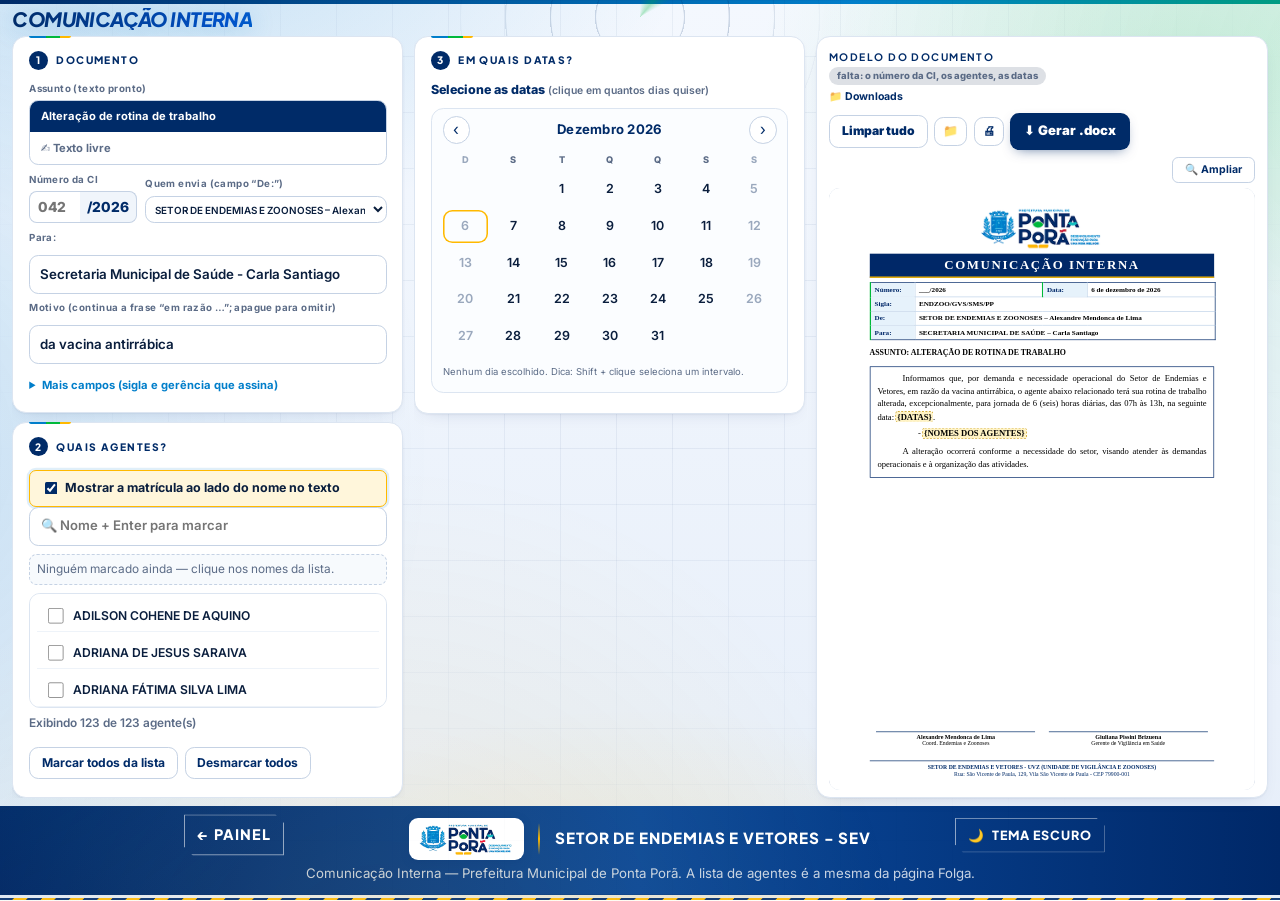
==== commit 85bdef82: "Folga e CI: rodapé preenchido (faixa azul-marinho com logo, botões e aviso) Co-Authored-By: Claude S" ====
--- a/ci.html
+++ b/ci.html
@@ -179,6 +179,7 @@
     </div>
     <a class="topbar__back" href="index.html">← Painel</a>
   </div>
+  <p class="topbar__nota">Comunicação Interna — Prefeitura Municipal de Ponta Porã. A lista de agentes é a mesma da página Folga.</p>
 </header>
 
   <div class="fg-lupa" id="fgLupa" hidden>
--- a/folga-split.css
+++ b/folga-split.css
@@ -410,7 +410,7 @@
 
 @media (min-width: 1021px) {
   html, body.folga-page { height: 100%; overflow: hidden; }
-  body.folga-page .page--split { max-width: none; width: 100%; height: calc(100vh - 88px); padding: 10px 16px 10px; display: flex; flex-direction: column; }
+  body.folga-page .page--split { max-width: none; width: 100%; height: calc(100vh - 94px); padding: 10px 16px 10px; display: flex; flex-direction: column; }
   body.folga-page .hero--compacto { margin: 0 0 8px; padding: 0; flex: none; }
   body.folga-page .hero--compacto .title { font-size: 1.5rem; margin: 0; line-height: 1.1; }
   body.folga-page .hero--compacto .title::after, body.folga-page .hero--compacto .title::before { display: none; }
@@ -436,7 +436,7 @@
 }
 
 @media (min-width: 1021px) {
-  body.folga-page .page--split { --z: 1; zoom: var(--z); height: calc((100vh - 88px) / var(--z)); }
+  body.folga-page .page--split { --z: 1; zoom: var(--z); height: calc((100vh - 94px) / var(--z)); }
   .fg-doc { grid-template-columns: 1fr; gap: .7rem; }
   .fg-doc__ci { display: flex; align-items: center; gap: .8rem; }
   .fg-doc__ci .fg-rot { margin: 0; white-space: nowrap; }
@@ -603,3 +603,18 @@
 .fgp-assin-ele .fgp-ae-ass i { flex: 1; border-bottom: 2px dotted #000; margin: 0 0 3px 4px; height: 0; }
 .fgp-rodape { position: absolute; left: 75.6px; right: 75.6px; bottom: 26.7px; border-top: 1px solid #7F7F7F; padding-top: 3px; font-size: 12px; line-height: 1.15; color: #7F7F7F; z-index: 1; }
 body.folga-page .topbar--rodape { margin-top: 0; }
+
+/* ---- Folga / Comunicação Interna: rodapé preenchido (faixa azul-marinho sólida, logo claro, aviso embaixo) ---- */
+body.folga-page .topbar--rodape,
+html[data-tema="claro"] body.folga-page .topbar--rodape { background: linear-gradient(90deg, #002868 0%, #0A4A9E 50%, #002868 100%); border-top: 0; box-shadow: none; backdrop-filter: none; -webkit-backdrop-filter: none; }
+body.folga-page .topbar--rodape .brand__logo--claro-sobre-escuro,
+html[data-tema="claro"] body.folga-page .topbar--rodape .brand__logo--claro-sobre-escuro { display: none; }
+body.folga-page .topbar--rodape .brand__logo--original,
+html[data-tema="claro"] body.folga-page .topbar--rodape .brand__logo--original { display: block; background: #fff; padding: 3px 10px; border-radius: 9px; height: 42px; }
+body.folga-page .topbar--rodape .brand__name,
+html[data-tema="claro"] body.folga-page .topbar--rodape .brand__name { color: #fff; }
+body.folga-page .topbar--rodape .topbar__back, body.folga-page .topbar--rodape .tema-btn,
+html[data-tema="claro"] body.folga-page .topbar--rodape .topbar__back, html[data-tema="claro"] body.folga-page .topbar--rodape .tema-btn { color: #fff; border-color: rgba(255,255,255,.55); }
+body.folga-page .topbar--rodape .topbar__back:hover, body.folga-page .topbar--rodape .tema-btn:hover { background: #F8B800; color: #002868; border-color: #F8B800; }
+body.folga-page .topbar--rodape .topbar__inner { padding: .7rem 1.5rem .25rem; }
+body.folga-page .topbar__nota { margin: 0; padding: 0 1rem .6rem; text-align: center; color: rgba(255,255,255,.78); font-size: .78rem; }
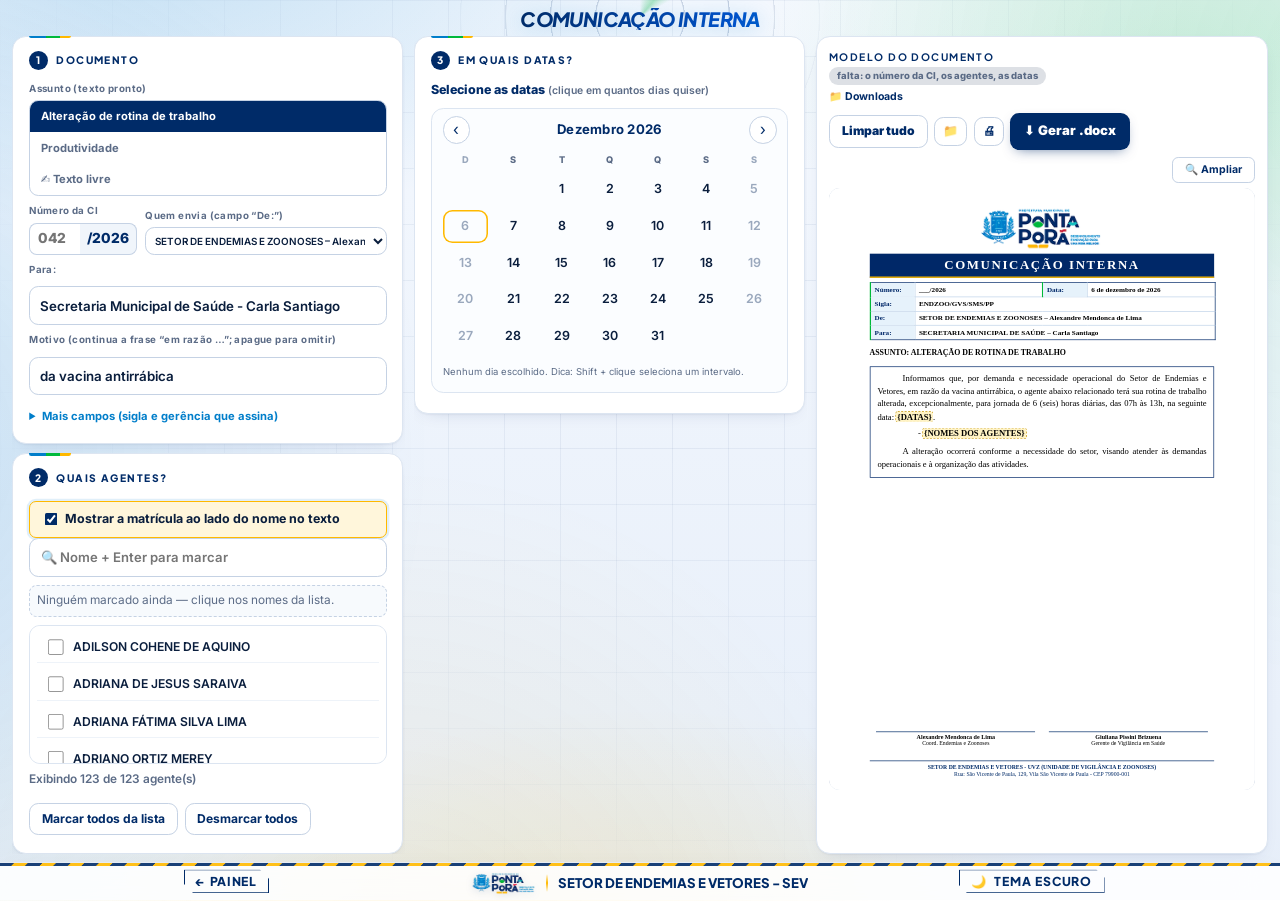
==== commit 7c0ec501: "CI Produtividade: campo de competência (mês) editável, sugere 2 meses antes do atual Co-Authored-By:" ====
--- a/ci.html
+++ b/ci.html
@@ -64,6 +64,13 @@
           </label>
         </div>
 
+        <div class="ci-row2 ci-campos" data-campo="competencia">
+          <label class="folga-field">
+            <span class="fg-rot">Competência (mês de referência do incentivo)</span>
+            <select id="ciCompetencia" class="folga-select"></select>
+          </label>
+        </div>
+
         <div class="ci-row2 ci-campos" data-campo="motivo">
           <label class="folga-field">
             <span class="fg-rot">Motivo (continua a frase “em razão …”; apague para omitir)</span>
--- a/style.css
+++ b/style.css
@@ -2297,7 +2297,7 @@
 
 /* ---- Página principal: o cabeçalho (logo + nome do setor) passou para o rodapé ---- */
 .topbar--rodape {
-  position: static;
+  position: relative;
   border-bottom: 0;
   border-top: 1px solid rgba(223, 231, 242, 0.8);
   animation: none;
@@ -2306,3 +2306,22 @@
 .topbar--rodape::before { top: 0; }
 .topbar--rodape .topbar__inner { justify-content: center; padding: 1.1rem 1.5rem 1.2rem; }
 .topbar--rodape .brand { animation: none; }
+
+/* rodapé fino: uma linha só, bem rente ao pé da página */
+.topbar--rodape .topbar__inner { padding: .3rem 1rem; gap: .6rem; position: relative; }
+.topbar--rodape .brand { gap: .6rem; }
+.topbar--rodape .brand__logo { height: 24px; }
+.topbar--rodape .brand__divider { height: 18px; }
+.topbar--rodape .brand__name { font-size: .78rem; letter-spacing: 0; }
+.topbar--rodape .topbar__back, .topbar--rodape .tema-btn { padding: .2rem .65rem; font-size: .72rem; line-height: 1.2; }
+.topbar--rodape::before { display: none; }
+/* barra com efeito: agora no TOPO do rodapé; o rodapé fica rente ao pé da página */
+.topbar--rodape::after { top: 0; bottom: auto; height: 4px; }
+.topbar--rodape .topbar__inner { padding-top: .45rem; }
+.topbar--rodape { margin-top: 1rem; }
+
+/* página principal: rodapé fixo, rente ao pé da tela (fora do zoom automático) */
+body.home-rodape { padding-bottom: 46px; }
+body.home-rodape > .topbar--rodape { position: fixed; top: auto; left: 0; right: 0; bottom: 0; margin: 0; z-index: 60; }
+/* demais páginas: o rodapé acompanha o pé da janela */
+body:not(.home-rodape):not(.folga-page) > .topbar--rodape { position: sticky; top: auto; bottom: 0; margin-top: 1rem; }
--- a/folga-split.css
+++ b/folga-split.css
@@ -410,7 +410,7 @@
 
 @media (min-width: 1021px) {
   html, body.folga-page { height: 100%; overflow: hidden; }
-  body.folga-page .page--split { max-width: none; width: 100%; height: calc(100vh - 94px); padding: 10px 16px 10px; display: flex; flex-direction: column; }
+  body.folga-page .page--split { max-width: none; width: 100%; height: calc(100vh - 38px); padding: 10px 16px 10px; display: flex; flex-direction: column; }
   body.folga-page .hero--compacto { margin: 0 0 8px; padding: 0; flex: none; }
   body.folga-page .hero--compacto .title { font-size: 1.5rem; margin: 0; line-height: 1.1; }
   body.folga-page .hero--compacto .title::after, body.folga-page .hero--compacto .title::before { display: none; }
@@ -436,7 +436,7 @@
 }
 
 @media (min-width: 1021px) {
-  body.folga-page .page--split { --z: 1; zoom: var(--z); height: calc((100vh - 94px) / var(--z)); }
+  body.folga-page .page--split { --z: 1; zoom: var(--z); height: calc((100vh - 38px) / var(--z)); }
   .fg-doc { grid-template-columns: 1fr; gap: .7rem; }
   .fg-doc__ci { display: flex; align-items: center; gap: .8rem; }
   .fg-doc__ci .fg-rot { margin: 0; white-space: nowrap; }
@@ -604,17 +604,9 @@
 .fgp-rodape { position: absolute; left: 75.6px; right: 75.6px; bottom: 26.7px; border-top: 1px solid #7F7F7F; padding-top: 3px; font-size: 12px; line-height: 1.15; color: #7F7F7F; z-index: 1; }
 body.folga-page .topbar--rodape { margin-top: 0; }
 
-/* ---- Folga / Comunicação Interna: rodapé preenchido (faixa azul-marinho sólida, logo claro, aviso embaixo) ---- */
-body.folga-page .topbar--rodape,
-html[data-tema="claro"] body.folga-page .topbar--rodape { background: linear-gradient(90deg, #002868 0%, #0A4A9E 50%, #002868 100%); border-top: 0; box-shadow: none; backdrop-filter: none; -webkit-backdrop-filter: none; }
-body.folga-page .topbar--rodape .brand__logo--claro-sobre-escuro,
-html[data-tema="claro"] body.folga-page .topbar--rodape .brand__logo--claro-sobre-escuro { display: none; }
-body.folga-page .topbar--rodape .brand__logo--original,
-html[data-tema="claro"] body.folga-page .topbar--rodape .brand__logo--original { display: block; background: #fff; padding: 3px 10px; border-radius: 9px; height: 42px; }
-body.folga-page .topbar--rodape .brand__name,
-html[data-tema="claro"] body.folga-page .topbar--rodape .brand__name { color: #fff; }
-body.folga-page .topbar--rodape .topbar__back, body.folga-page .topbar--rodape .tema-btn,
-html[data-tema="claro"] body.folga-page .topbar--rodape .topbar__back, html[data-tema="claro"] body.folga-page .topbar--rodape .tema-btn { color: #fff; border-color: rgba(255,255,255,.55); }
-body.folga-page .topbar--rodape .topbar__back:hover, body.folga-page .topbar--rodape .tema-btn:hover { background: #F8B800; color: #002868; border-color: #F8B800; }
-body.folga-page .topbar--rodape .topbar__inner { padding: .7rem 1.5rem .25rem; }
-body.folga-page .topbar__nota { margin: 0; padding: 0 1rem .6rem; text-align: center; color: rgba(255,255,255,.78); font-size: .78rem; }
+body.folga-page .topbar__nota { display: none; }
+
+
+/* título da página centralizado */
+body.folga-page .hero--compacto { text-align: center; display: flex; flex-direction: column; align-items: center; justify-content: center; }
+body.folga-page .hero--compacto .title { text-align: center; }
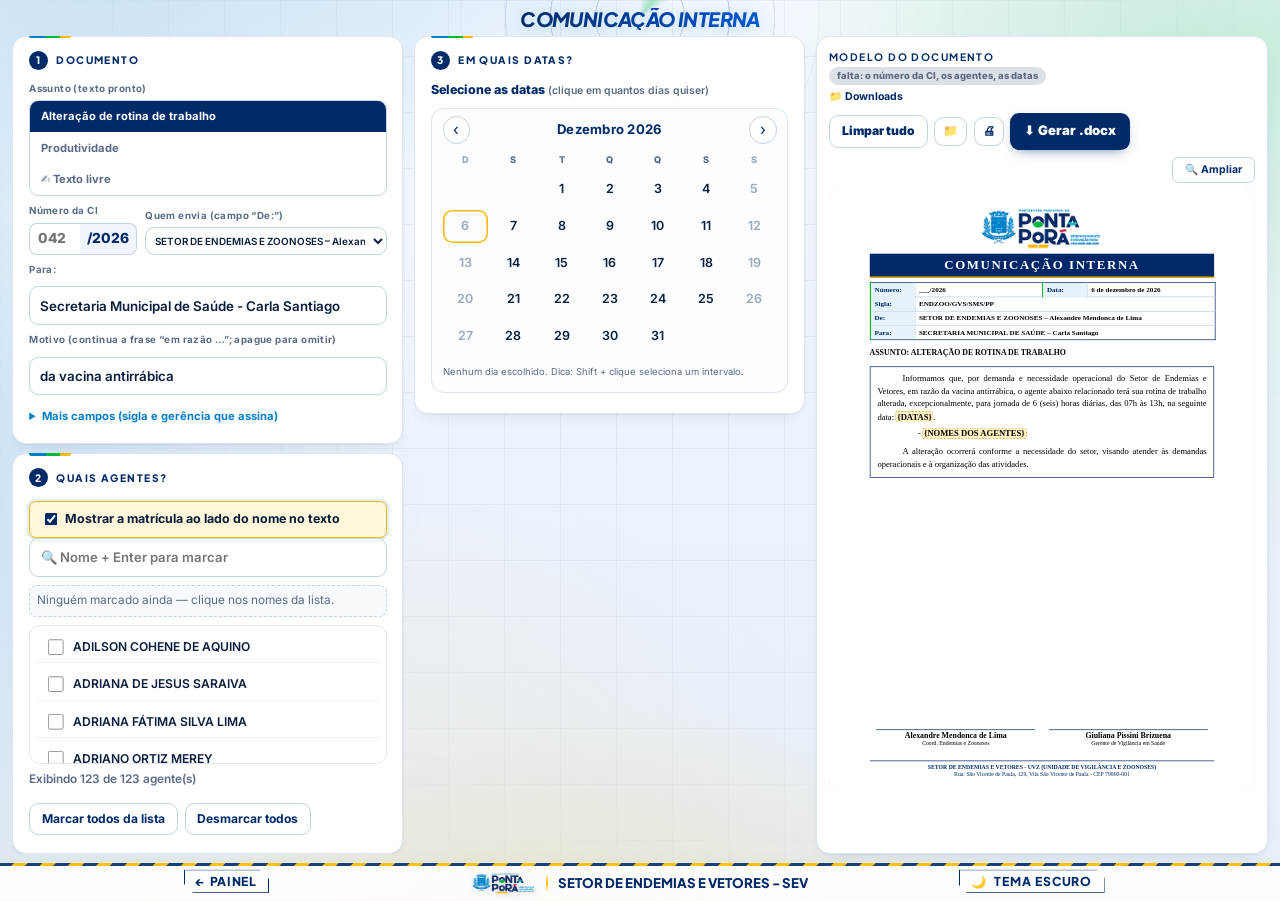
==== commit 8819b70d: "Registro de folgas e CIs na planilha Google (Apps Script, opcional) Co-Authored-By: Claude Sonnet 5." ====
--- a/ci.html
+++ b/ci.html
@@ -199,6 +199,8 @@
 <script src="docx-utils.js"></script>
 <script src="dados-agentes.js"></script>
 <script src="ci-config.js"></script>
+<script src="registro-config.js"></script>
+<script src="registro.js"></script>
 <script src="ci-assuntos.js"></script>
 <script src="ci.js"></script>
 <script src="clima-core.js"></script>
--- a/ci.css
+++ b/ci.css
@@ -6,8 +6,8 @@
 .fgp-assunto { font-size: 14.67px; }
 .fgp-rodape { position: absolute; left: 75.6px; right: 75.6px; bottom: 22px; text-align: center; font-size: 10.7px; color: #002B68; border-top: 1px solid #002B68; padding-top: 4px; line-height: 1.35; }
 .fg-papel--estoura .fgp-rodape { position: static; margin-top: 18px; }
-.fgp-assin-ci .fgp-linha-assin td { vertical-align: bottom; font-size: 11px; }
-.fgp-nome-assin { border-top: 1px solid #002B68; margin: 0 6px; padding-top: 2px; font-weight: 700; font-size: 11.3px; }
+.fgp-assin-ci .fgp-linha-assin td { vertical-align: bottom; font-size: 13.33px; }
+.fgp-nome-assin { border-top: 1px solid #002B68; margin: 0 6px; padding-top: 2px; font-weight: 700; font-size: 14.67px; }
 .fgp-sub-assin { font-size: 10.7px; font-weight: 400; }
 .fgp-recebido { font-size: 11.3px; text-align: center; }
 .ci-campos[hidden] { display: none !important; }
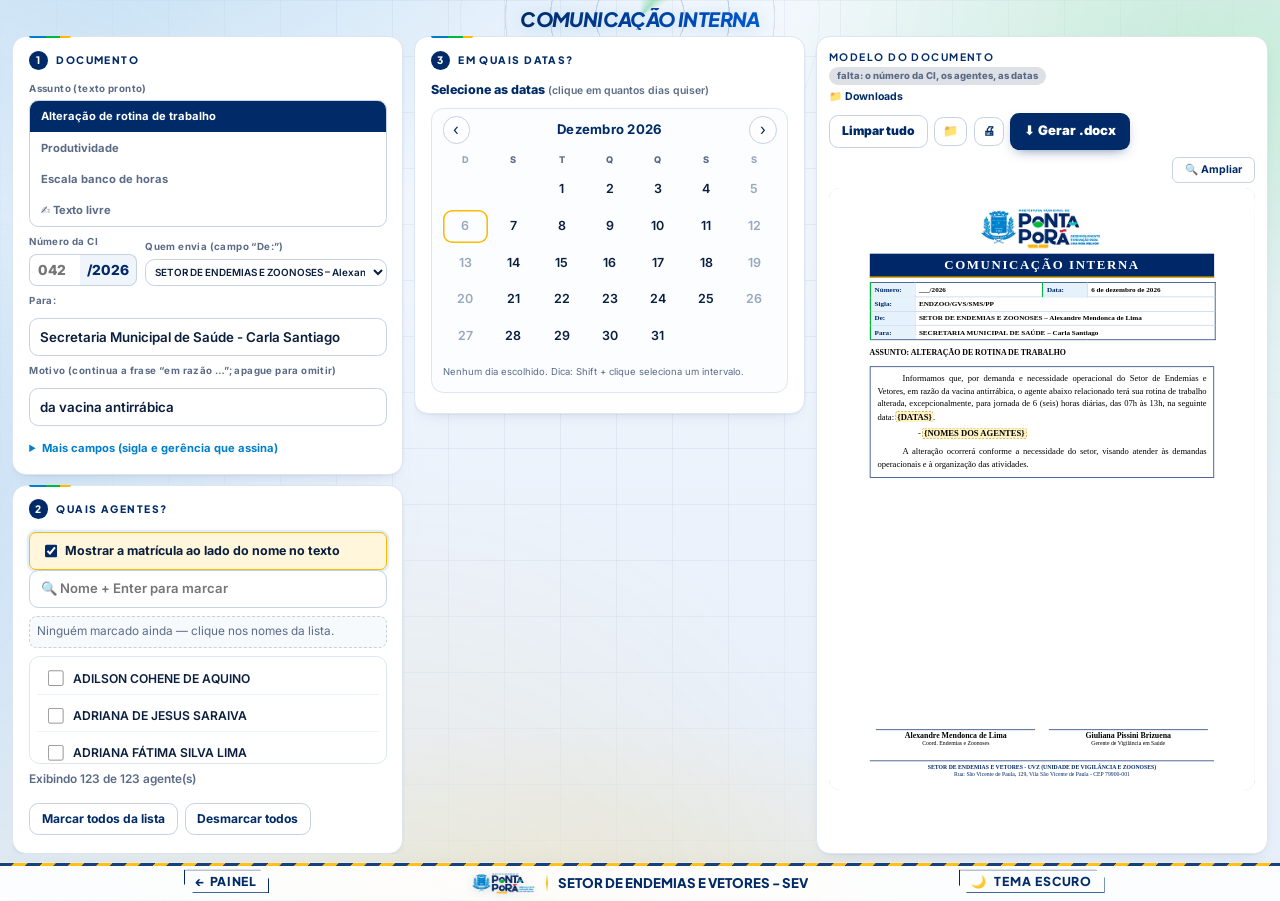
==== commit 27ca9710: "CI: novo assunto Escala banco de horas, com mês de referência editável Co-Authored-By: Claude Sonnet" ====
--- a/ci.html
+++ b/ci.html
@@ -71,6 +71,13 @@
           </label>
         </div>
 
+        <div class="ci-row2 ci-campos" data-campo="mesBanco">
+          <label class="folga-field">
+            <span class="fg-rot">Mês de referência da escala de banco de horas</span>
+            <select id="ciMesBanco" class="folga-select"></select>
+          </label>
+        </div>
+
         <div class="ci-row2 ci-campos" data-campo="motivo">
           <label class="folga-field">
             <span class="fg-rot">Motivo (continua a frase “em razão …”; apague para omitir)</span>
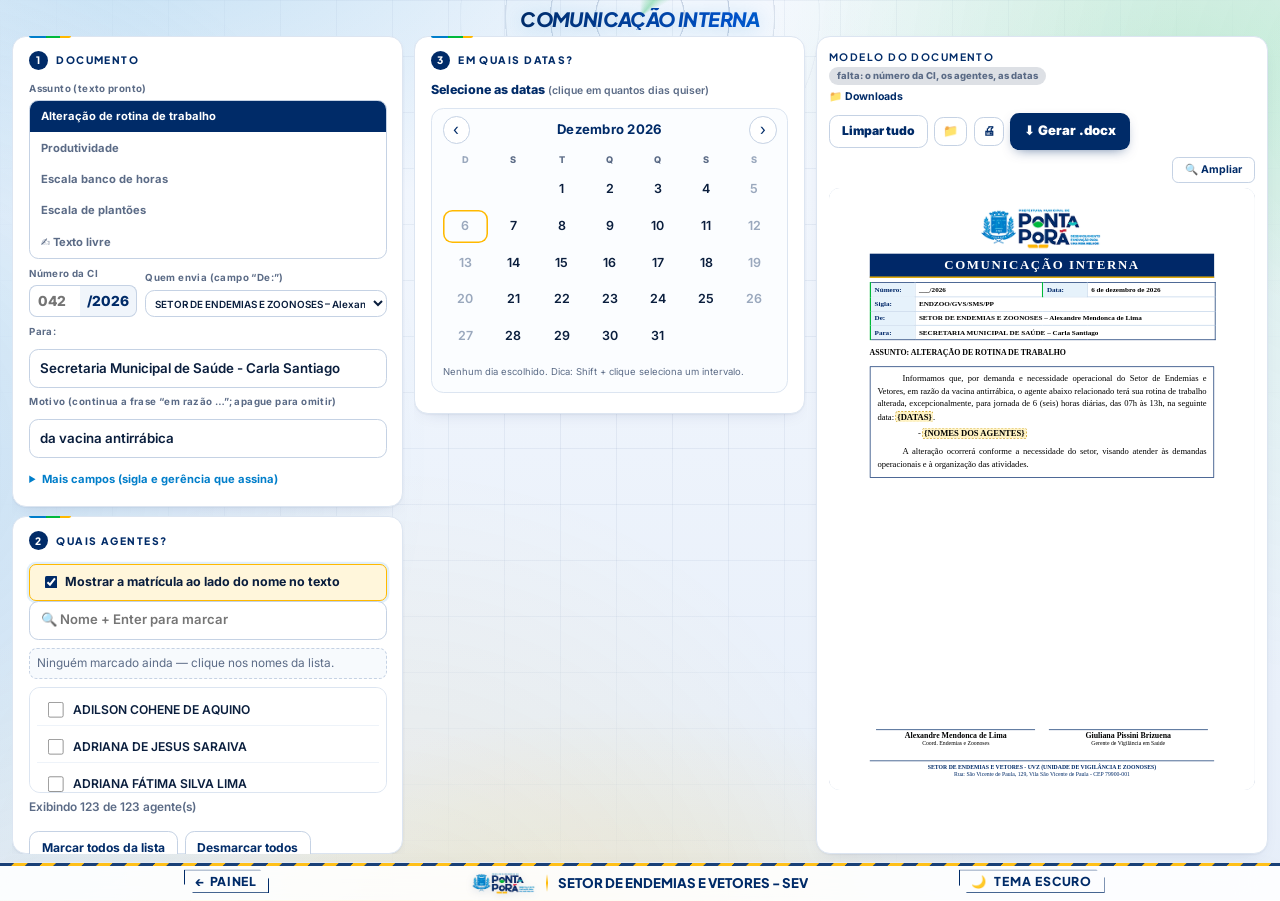
==== commit a0c16a7c: "CI: novo assunto Escala de plantões, com mês de referência editável Co-Authored-By: Claude Sonnet 5." ====
--- a/ci.html
+++ b/ci.html
@@ -73,7 +73,7 @@
 
         <div class="ci-row2 ci-campos" data-campo="mesBanco">
           <label class="folga-field">
-            <span class="fg-rot">Mês de referência da escala de banco de horas</span>
+            <span class="fg-rot">Mês de referência da escala (banco de horas / plantões)</span>
             <select id="ciMesBanco" class="folga-select"></select>
           </label>
         </div>
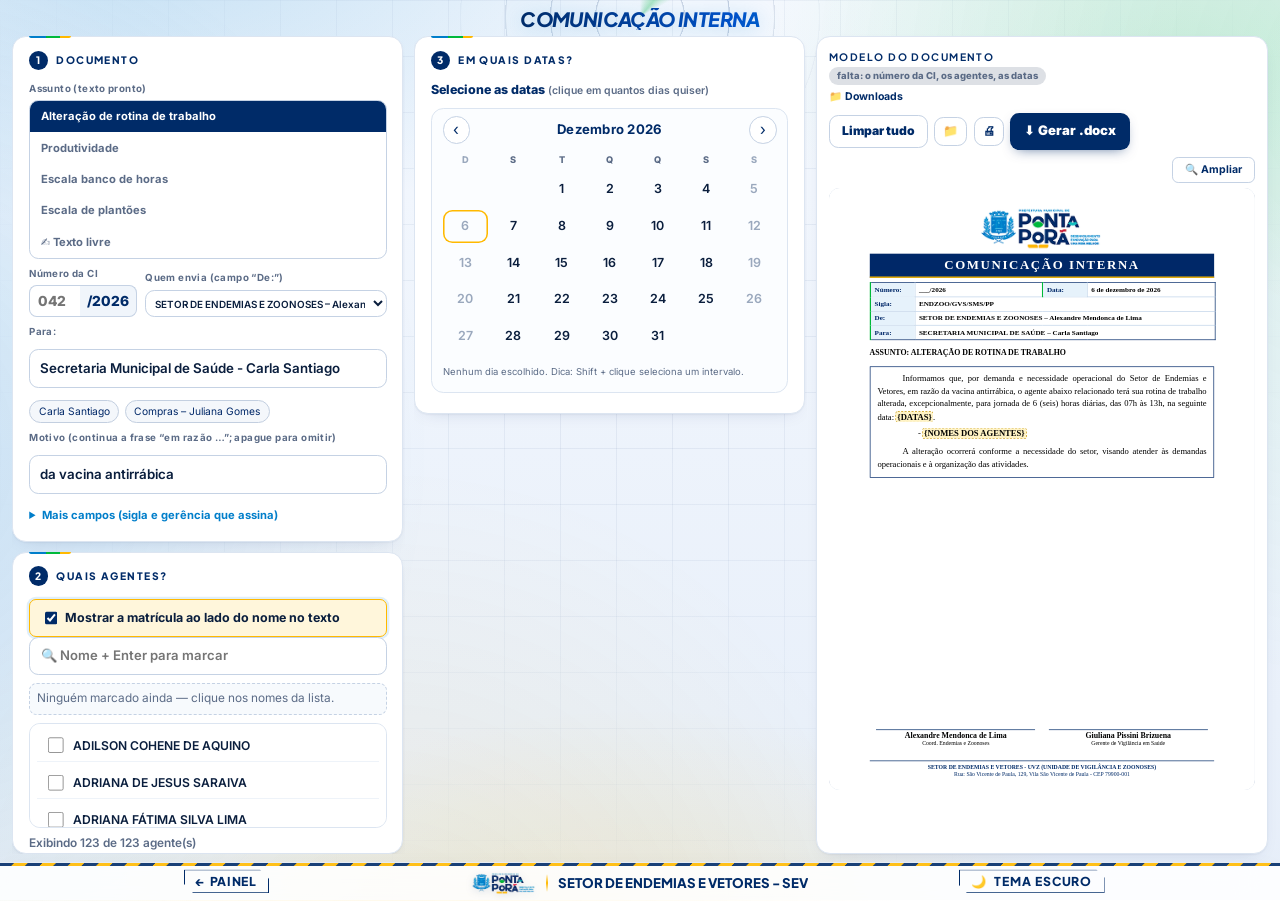
==== commit ebe02897: "CI: destinatário frequente Compras – Juliana Gomes no campo Para Co-Authored-By: Claude Sonnet 5.5 <" ====
--- a/ci.html
+++ b/ci.html
@@ -62,6 +62,10 @@
             <span class="fg-rot">Para:</span>
             <input type="text" id="ciPara" class="folga-input" value="Secretaria Municipal de Saúde - Carla Santiago" autocomplete="off">
           </label>
+          <div class="ci-paras" id="ciParas" aria-label="Destinatários frequentes">
+            <button type="button" class="ci-para-btn" data-para="Secretaria Municipal de Saúde - Carla Santiago">Carla Santiago</button>
+            <button type="button" class="ci-para-btn" data-para="Secretaria de Saúde - Compras - Juliana Gomes">Compras – Juliana Gomes</button>
+          </div>
         </div>
 
         <div class="ci-row2 ci-campos" data-campo="competencia">
--- a/ci.css
+++ b/ci.css
@@ -30,3 +30,8 @@
 
 /* texto da comunicação dentro de uma caixa de borda bem fina (igual ao .docx) */
 .fgp-corpotxt { border: 1px solid #002868; padding: 9.3px 13.3px 4px; }
+
+/* destinatários frequentes (campo "Para") */
+.ci-paras { display: flex; flex-wrap: wrap; gap: .4rem; margin-top: .35rem; }
+.ci-para-btn { font: inherit; font-size: .78rem; padding: .22rem .65rem; border-radius: 999px; border: 1px solid #c3cfe0; background: #f4f7fb; color: #002868; cursor: pointer; }
+.ci-para-btn:hover, .ci-para-btn:focus-visible { background: #e3ecf8; border-color: #002868; outline: none; }
